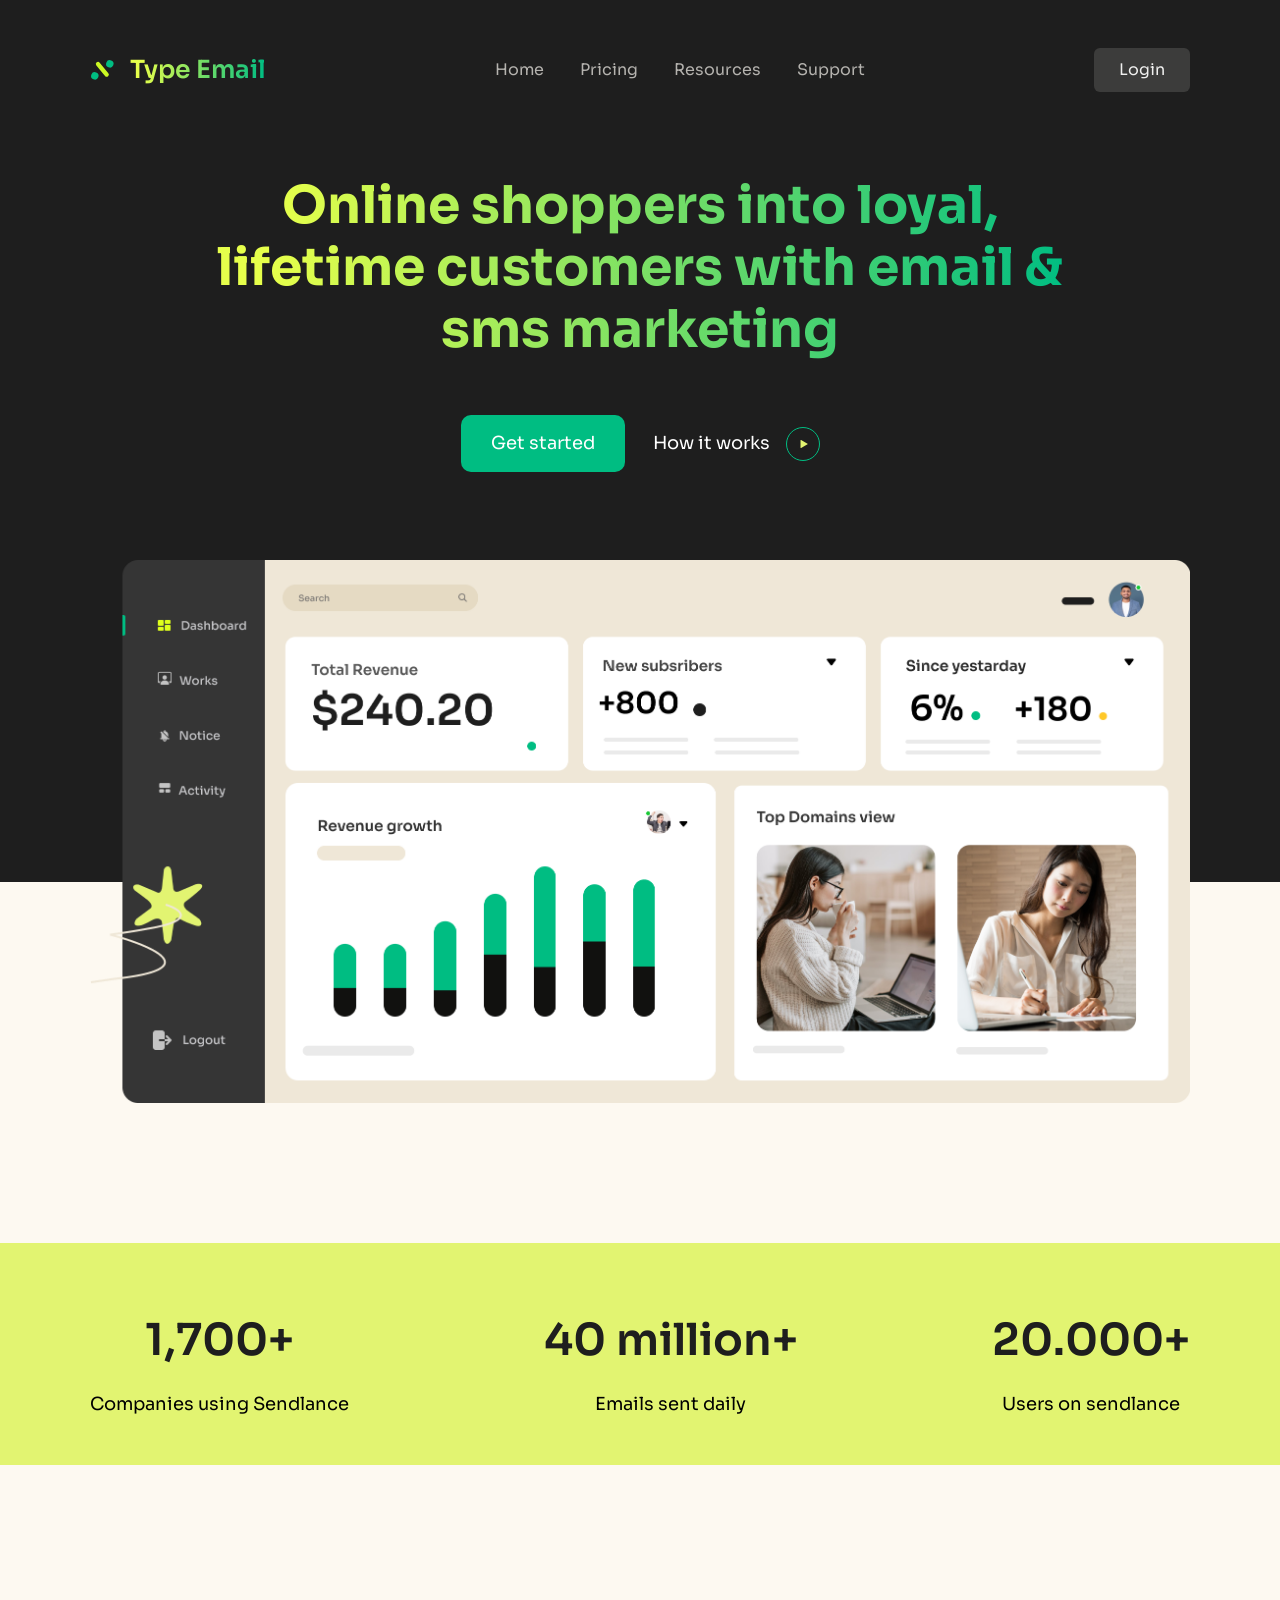
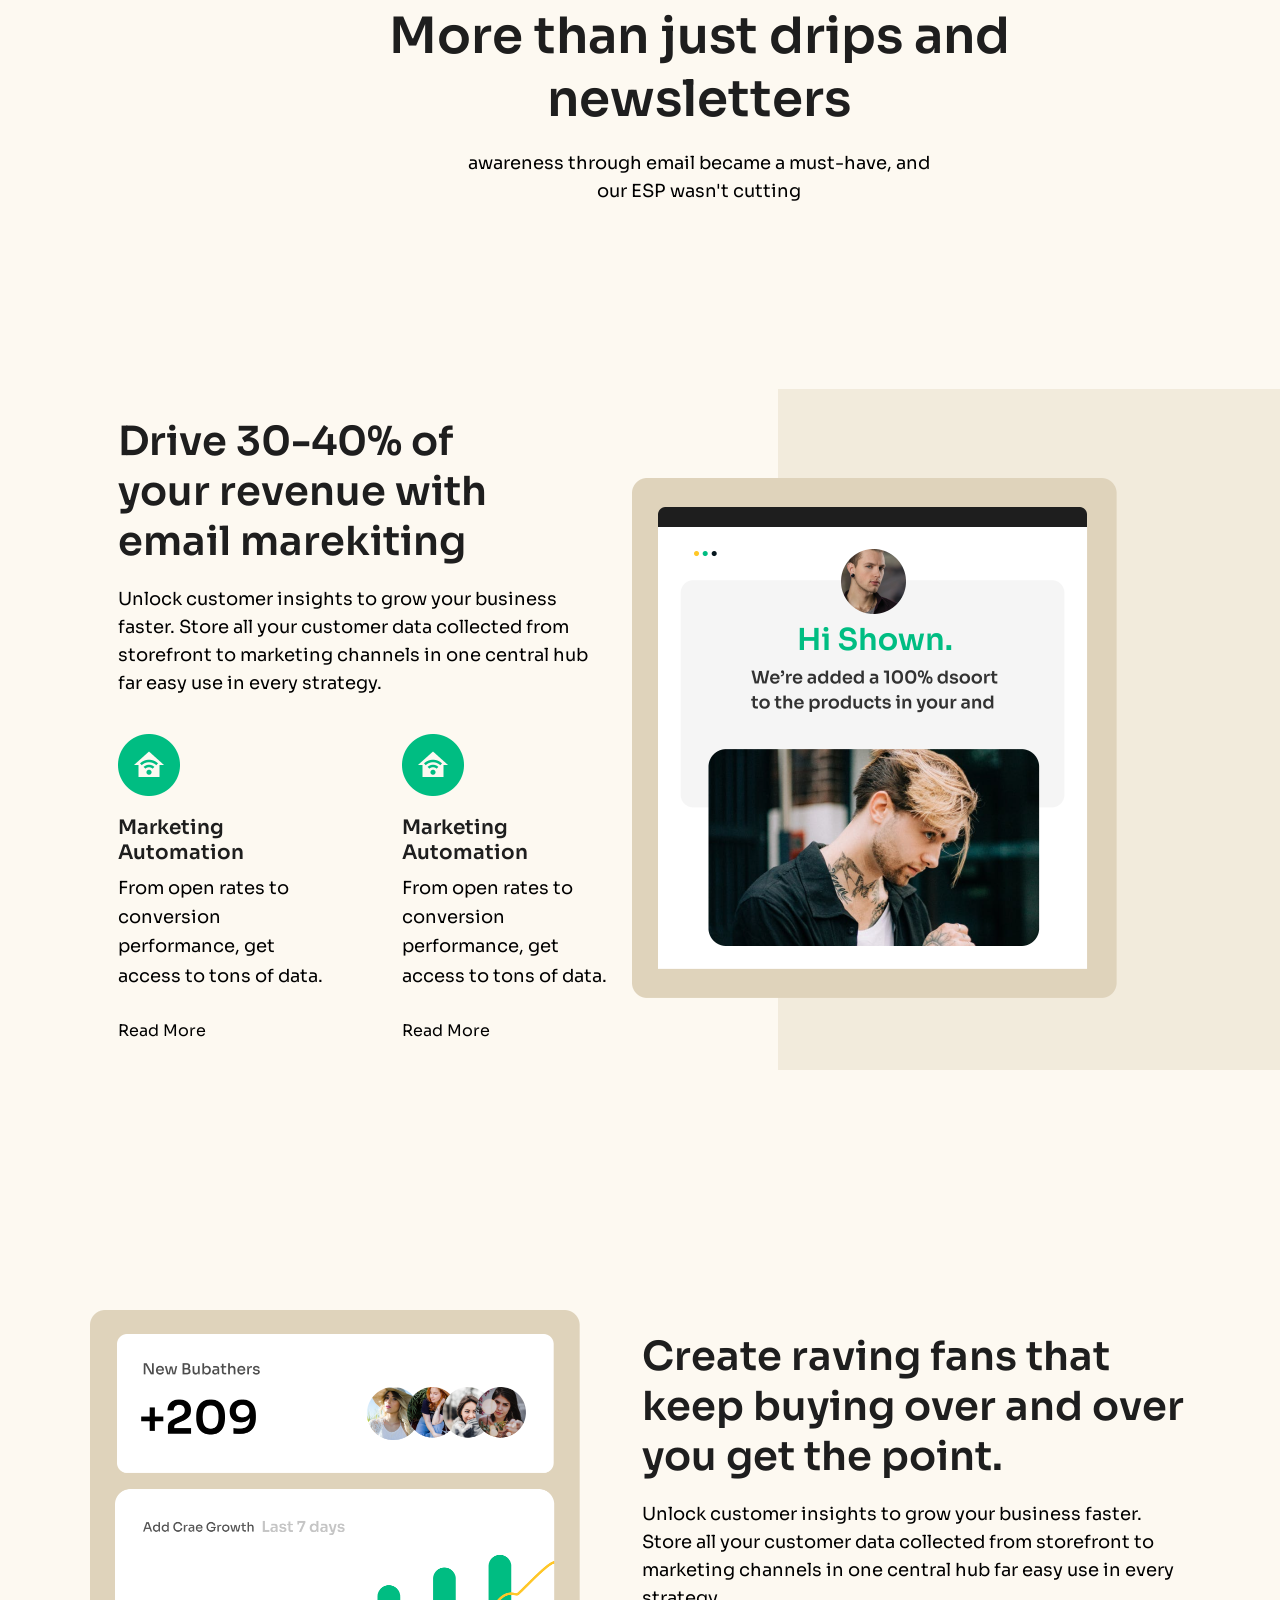
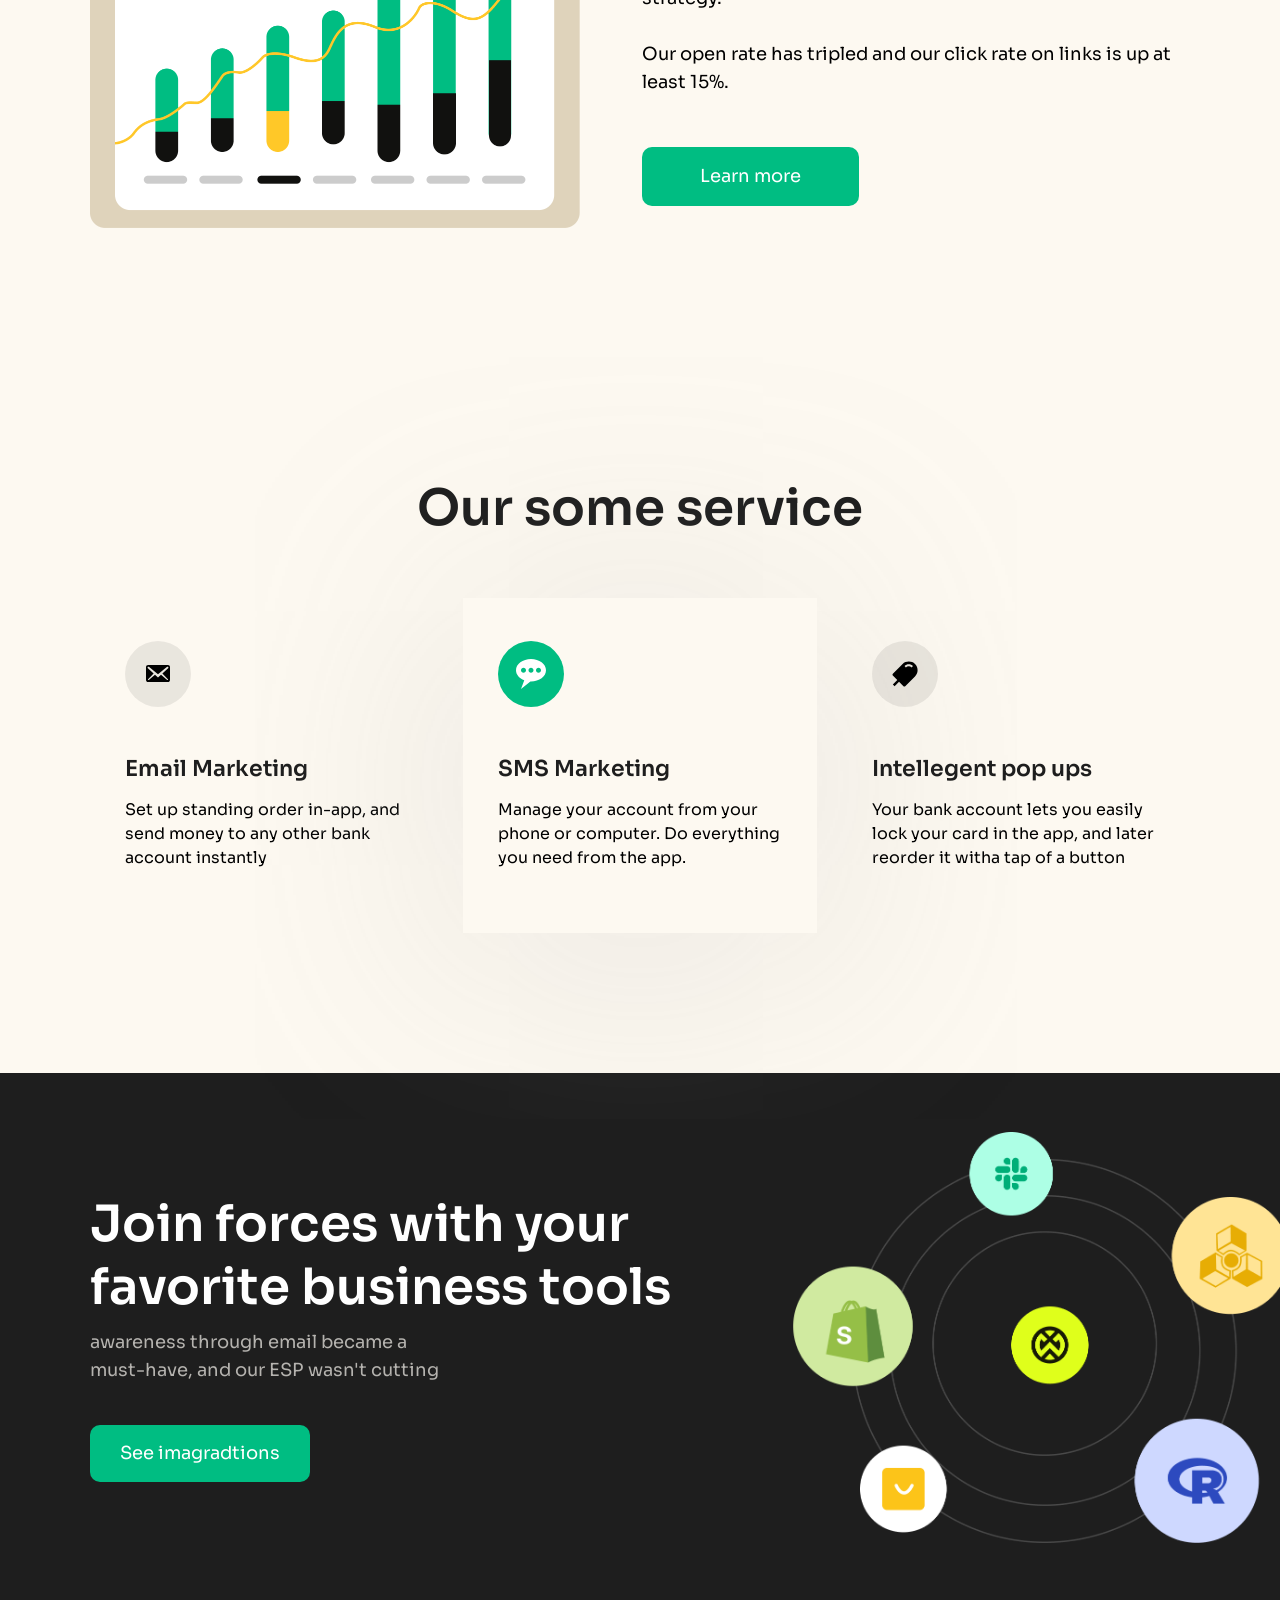
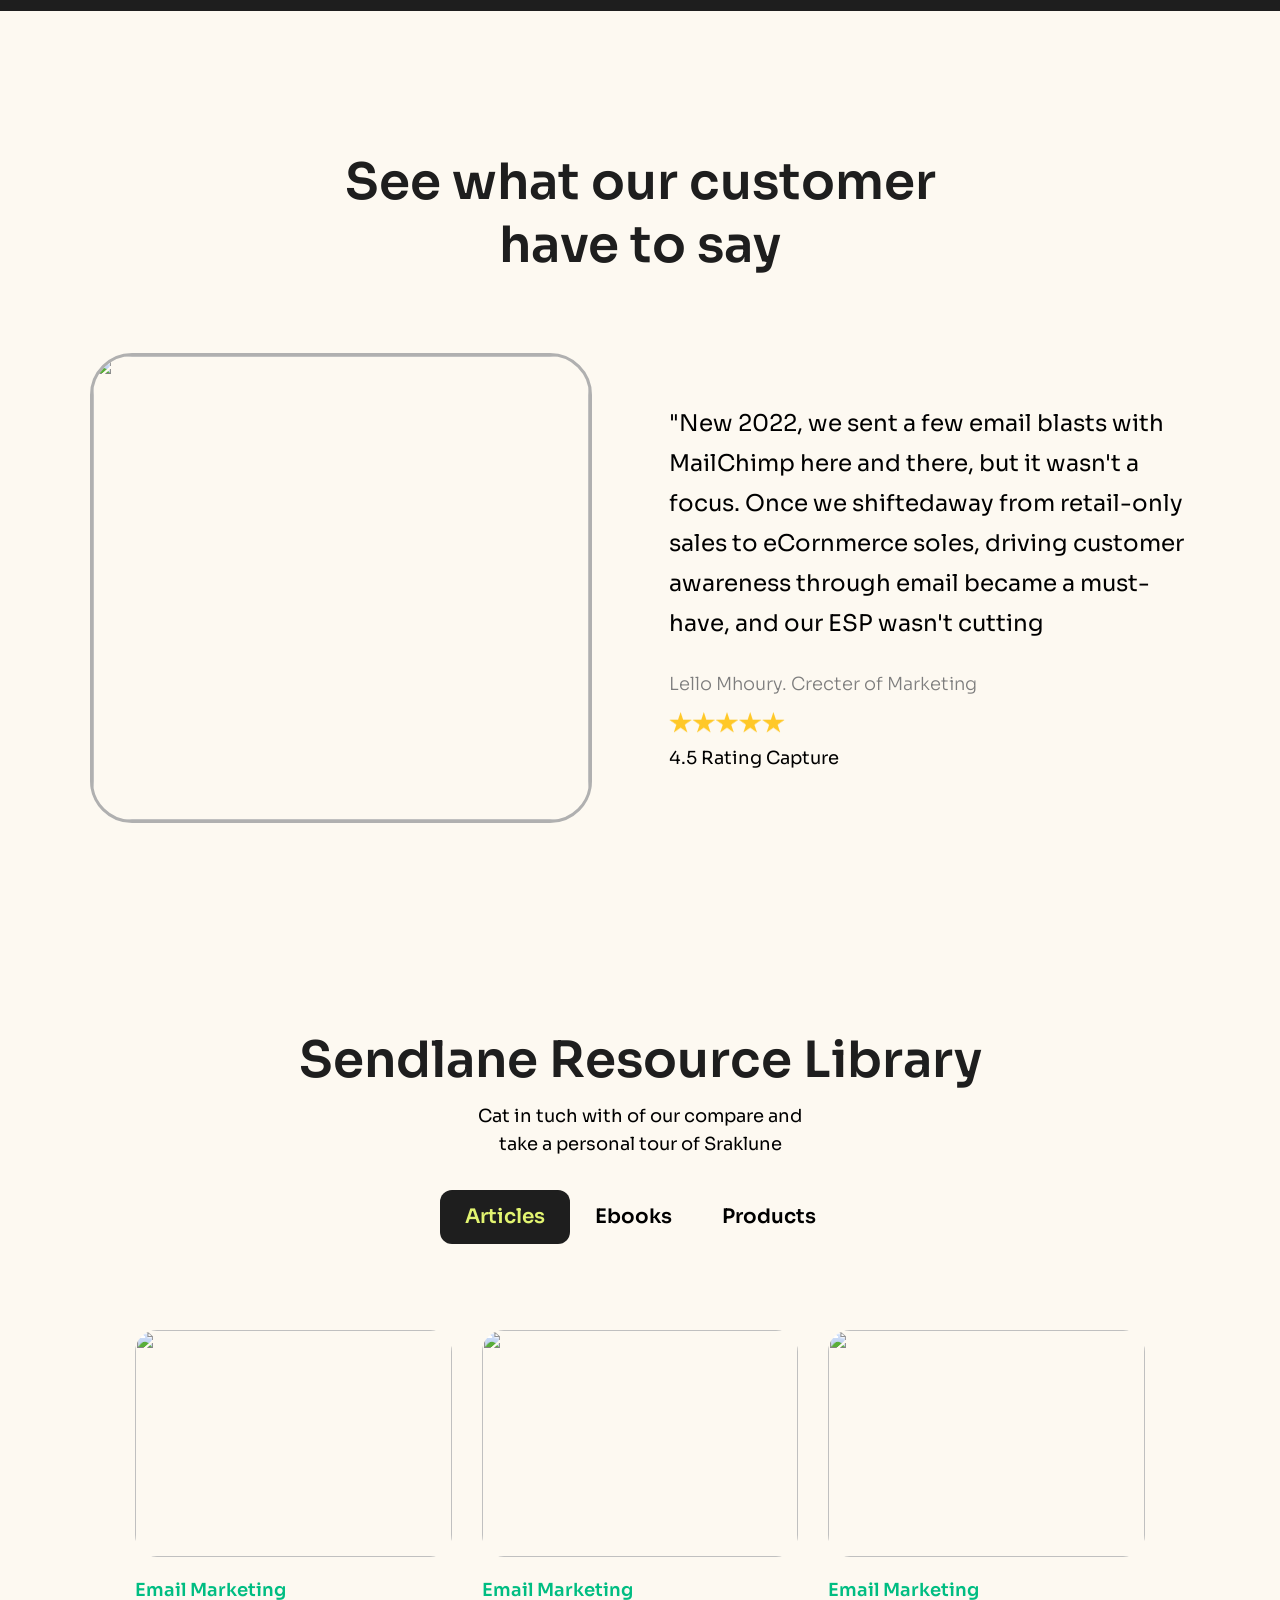
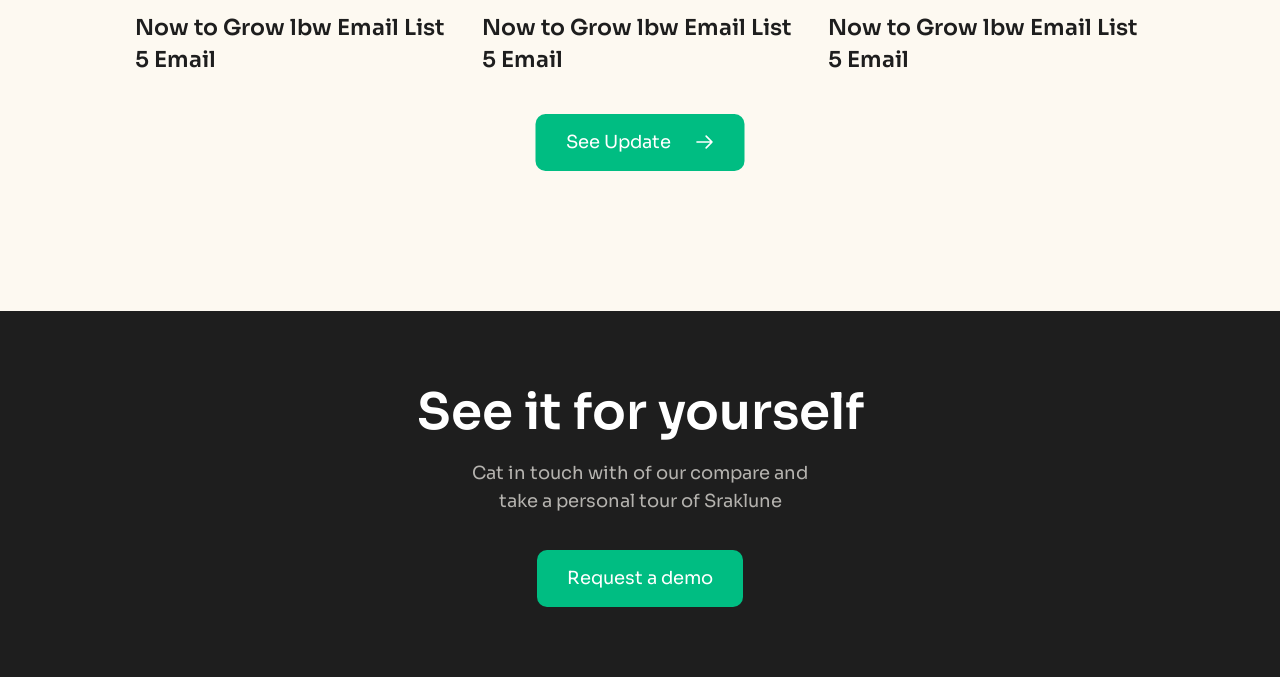
==== index2.html @ c2d42497 "tádbnasd" ====
<!DOCTYPE html>
<html lang="en">
  <head>
    <meta charset="UTF-8" />
    <meta http-equiv="X-UA-Compatible" content="IE=edge" />
    <meta name="viewport" content="width=device-width, initial-scale=1.0" />
    <title>Type Email LandingPage</title>
    <link rel="preconnect" href="https://fonts.googleapis.com" />
    <link rel="preconnect" href="https://fonts.gstatic.com" crossorigin />
    <link
      href="https://fonts.googleapis.com/css2?family=Sora:wght@300;400;600&display=swap"
      rel="stylesheet"
    />
    <link rel="stylesheet" href="./css/main.css" />
  </head>
  <body>
    <div class="wrapper">
      <header class="header">
        <div class="container">
          <div class="header-top">
            <a href="index.html" class="header-logo">
              <img src="/images/logo-icon.svg" alt="" />
              <span class="header-logo-text">Type Email</span>
            </a>
            <ul class="menu">
              <li class="menu-item">
                <a href="#" class="menu-link">Home</a>
              </li>
              <li class="menu-item">
                <a href="#" class="menu-link">Pricing</a>
              </li>
              <li class="menu-item">
                <a href="#" class="menu-link">Resources</a>
              </li>
              <li class="menu-item">
                <a href="#" class="menu-link">Support</a>
              </li>
            </ul>
            <a href="#" class="header-login">Login</a>
            <span class="menu-toggle">
              <svg
                width="13"
                height="12"
                viewBox="0 0 13 12"
                fill="none"
                xmlns="http://www.w3.org/2000/svg"
              >
                <rect width="13" height="2" fill="#82E263" />
                <rect y="5" width="13" height="2" fill="#82E263" />
                <rect y="10" width="13" height="2" fill="#82E263" />
              </svg>
            </span>
          </div>
          <div class="header-content">
            <h1 class="header-heading text-primary">
              Online shoppers into loyal, lifetime customers with email & sms
              marketing
            </h1>
            <div class="header-buttons">
              <a href="#" class="header-started button button--primary"
                >Get started</a
              >
              <a href="#" class="header-works">
                <span>How it works</span>
                <img src="/images/icon-play.svg" alt="" />
              </a>
            </div>
          </div>
          <div class="header-image">
            <img srcset="/images/img1.png 2x" alt="" />
          </div>
        </div>
      </header>
      <main>
        <section class="countdown">
          <div class="container">
            <div class="countdown-list">
              <div class="countdown-item">
                <h3 class="countdown-title">1,700+</h3>
                <p class="countdown-text">Companies using Sendlance</p>
              </div>
              <div class="countdown-item">
                <h3 class="countdown-title">40 million+</h3>
                <p class="countdown-text">Emails sent daily</p>
              </div>
              <div class="countdown-item">
                <h3 class="countdown-title">20.000+</h3>
                <p class="countdown-text">Users on sendlance</p>
              </div>
            </div>
          </div>
        </section>
        <section class="newsletter">
          <div class="container">
            <div class="newsletter-header">
              <h2 class="heading heading--big">
                More than just drips and newsletters
              </h2>
              <p class="text">
                awareness through email became a must-have, and our ESP wasn't
                cutting
              </p>
            </div>
          </div>
          <div class="newsletter-main">
            <div class="newsletter-container">
              <div class="newsletter-content">
                <h3 class="heading heading--normal newsletter-title">
                  Drive 30-40% of your revenue with email marekiting
                </h3>
                <p class="text newsletter-desc">
                  Unlock customer insights to grow your business faster. Store
                  all your customer data collected from storefront to marketing
                  channels in one central hub far easy use in every strategy.
                </p>
                <div class="newsletter-list">
                  <div class="newsletter-item">
                    <img
                      srcset="/images/icon-home.png 2x"
                      alt=""
                      class="newsletter-icon"
                    />
                    <h4 class="heading heading--small newsletter-name">
                      Marketing Automation
                    </h4>
                    <p class="text newsletter-text">
                      From open rates to conversion performance, get access to
                      tons of data.
                    </p>
                    <a href="#" class="newsletter-link">Read More</a>
                  </div>
                  <div class="newsletter-item">
                    <img
                      srcset="/images/icon-home.png 2x"
                      alt=""
                      class="newsletter-icon"
                    />
                    <h4 class="heading heading--small newsletter-name">
                      Marketing Automation
                    </h4>
                    <p class="text newsletter-text">
                      From open rates to conversion performance, get access to
                      tons of data.
                    </p>
                    <a href="#" class="newsletter-link">Read More</a>
                  </div>
                </div>
              </div>
              <div class="newsletter-image">
                <img srcset="/images/img2.png 2x" alt="" />
              </div>
            </div>
          </div>
        </section>
        <section class="feature">
          <div class="container">
            <div class="feature-main">
              <div class="feature-image">
                <img srcset="/images/img3.png 2x" alt="" />
              </div>
              <div class="feature-content">
                <h3 class="heading heading--normal feature-title">
                  Create raving fans that keep buying over and over you get the
                  point.
                </h3>
                <p class="text feature-text">
                  Unlock customer insights to grow your business faster. Store
                  all your customer data collected from storefront to marketing
                  channels in one central hub far easy use in every strategy.
                </p>
                <p class="text">
                  Our open rate has tripled and our click rate on links is up at
                  least 15%.
                </p>
                <a href="#" class="button button--primary feature-link"
                  >Learn more</a
                >
              </div>
            </div>
          </div>
        </section>
        <section class="service">
          <div class="container">
            <h2 class="heading heading--big service-heading">
              Our some service
            </h2>
            <div class="service-list">
              <div class="service-item">
                <div class="service-icon">
                  <svg
                    width="24"
                    height="17"
                    viewBox="0 0 24 17"
                    fill="none"
                    xmlns="http://www.w3.org/2000/svg"
                  >
                    <path
                      d="M24 14.875V2.125C24 0.949167 23.0547 0 21.8836 0H2.1164C0.945326 0 0 0.949167 0 2.125V14.875C0 16.0508 0.945326 17 2.1164 17H21.8836C23.0547 17 24 16.0508 24 14.875ZM22.1517 1.96917C22.6173 2.43667 22.3633 2.91833 22.1093 3.15917L16.381 8.42917L21.8836 14.1808C22.0529 14.3792 22.1658 14.6908 21.9683 14.9033C21.7848 15.13 21.3616 15.1158 21.1781 14.9742L15.0123 9.69L11.9929 12.4525L8.98765 9.69L2.82187 14.9742C2.63845 15.1158 2.21517 15.13 2.03175 14.9033C1.83422 14.6908 1.94709 14.3792 2.1164 14.1808L7.61905 8.42917L1.89065 3.15917C1.63668 2.91833 1.38272 2.43667 1.84832 1.96917C2.31393 1.50167 2.79365 1.72833 3.18871 2.06833L11.9929 9.20833L20.8113 2.06833C21.2063 1.72833 21.6861 1.50167 22.1517 1.96917Z"
                      fill="currentColor"
                    />
                  </svg>
                </div>
                <h3 class="heading heading--small service-title">
                  Email Marketing
                </h3>
                <p class="service-desc">
                  Set up standing order in-app, and send money to any other bank
                  account instantly
                </p>
              </div>
              <div class="service-item is-active">
                <div class="service-icon">
                  <svg
                    width="30"
                    height="30"
                    viewBox="0 0 30 30"
                    fill="none"
                    xmlns="http://www.w3.org/2000/svg"
                  >
                    <path
                      d="M15 0C6.71484 0 0 5.0332 0 11.25C0 15.6445 3.36914 19.4414 8.26758 21.293L4.99805 30L14.4023 22.4766C14.6016 22.4824 14.7949 22.5 15 22.5C23.2852 22.5 30 17.4668 30 11.25C30 5.0332 23.2852 0 15 0ZM7.5 13.752C6.12305 13.752 4.99805 12.6328 4.99805 11.25C4.99805 9.86719 6.11719 8.74805 7.5 8.74805C8.87695 8.74805 10.002 9.86719 10.002 11.25C10.002 12.6328 8.87695 13.752 7.5 13.752ZM15 13.752C13.623 13.752 12.498 12.6328 12.498 11.25C12.498 9.86719 13.6172 8.74805 15 8.74805C16.377 8.74805 17.502 9.86719 17.502 11.25C17.502 12.6328 16.377 13.752 15 13.752ZM22.5 13.752C21.123 13.752 19.998 12.6328 19.998 11.25C19.998 9.86719 21.1172 8.74805 22.5 8.74805C23.877 8.74805 25.002 9.86719 25.002 11.25C25.002 12.6328 23.877 13.752 22.5 13.752Z"
                      fill="currentColor"
                    />
                  </svg>
                </div>
                <h3 class="heading heading--small service-title">
                  SMS Marketing
                </h3>
                <p class="service-desc">
                  Manage your account from your phone or computer. Do everything
                  you need from the app.
                </p>
              </div>
              <div class="service-item">
                <div class="service-icon">
                  <svg
                    width="26"
                    height="26"
                    viewBox="0 0 26 26"
                    fill="none"
                    xmlns="http://www.w3.org/2000/svg"
                  >
                    <path
                      d="M23 3.00002C22.1875 2.18741 21.2228 1.54281 20.1612 1.10303C19.0995 0.663245 17.9616 0.43689 16.8125 0.43689C15.6634 0.43689 14.5255 0.663245 13.4638 1.10303C12.4022 1.54281 11.4375 2.18741 10.625 3.00002L0.849998 12.775C0.617185 13.0092 0.486507 13.326 0.486507 13.6563C0.486507 13.9865 0.617185 14.3033 0.849998 14.5375L5.275 18.9625L0.849998 23.375L2.625 25.15L7.0375 20.725L11.4625 25.15C11.6967 25.3828 12.0135 25.5135 12.3437 25.5135C12.674 25.5135 12.9908 25.3828 13.225 25.15L23 15.425C23.8201 14.6116 24.4711 13.6438 24.9153 12.5776C25.3595 11.5113 25.5882 10.3676 25.5882 9.21252C25.5882 8.05742 25.3595 6.91374 24.9153 5.84748C24.4711 4.78121 23.8201 3.81345 23 3.00002ZM19.625 6.37502C18.8506 5.63537 17.8209 5.22263 16.75 5.22263C15.6791 5.22263 14.6494 5.63537 13.875 6.37502L12.55 5.05002C13.6652 3.93863 15.1755 3.31458 16.75 3.31458C18.3245 3.31458 19.8347 3.93863 20.95 5.05002L19.625 6.37502Z"
                      fill="currentColor"
                    />
                  </svg>
                </div>
                <h3 class="heading heading--small service-title">
                  Intellegent pop ups
                </h3>
                <p class="service-desc">
                  Your bank account lets you easily lock your card in the app,
                  and later reorder it witha tap of a button
                </p>
              </div>
            </div>
          </div>
        </section>
        <section class="tools">
          <div class="container">
            <div class="tools-main">
              <div class="tools-content">
                <h2 class="heading heading--big tools-heading">
                  Join forces with your favorite business tools
                </h2>
                <p class="text tools-text">
                  awareness through email became a must-have, and our ESP wasn't
                  cutting
                </p>
                <a href="#" class="button button--primary tools-button"
                  >See imagradtions</a
                >
              </div>
              <div class="tools-image">
                <img srcset="/images/img4.png 2x" alt="" />
              </div>
            </div>
          </div>
        </section>
        <section class="testimonial">
          <div class="container">
            <h2 class="heading heading--big testimonial-heading">
              See what our customer have to say
            </h2>
            <div class="testimonial-main">
              <div class="testimonial-image">
                <img
                  src="https://images.unsplash.com/photo-1616763355548-1b606f439f86?ixlib=rb-1.2.1&ixid=MnwxMjA3fDB8MHxwaG90by1wYWdlfHx8fGVufDB8fHx8&auto=format&fit=crop&w=1470&q=80"
                  alt=""
                />
              </div>
              <div class="testimonial-content">
                <div class="testimonial-text">
                  "New 2022, we sent a few email blasts with MailChimp here and
                  there, but it wasn't a focus. Once we shiftedaway from
                  retail-only sales to eCornmerce soles, driving customer
                  awareness through email became a must-have, and our ESP wasn't
                  cutting
                </div>
                <h4 class="testimonial-author">
                  Lello Mhoury. Crecter of Marketing
                </h4>
                <img
                  srcset="/images/img-star.png 2x"
                  alt=""
                  class="testimonal-star"
                />
                <p class="testimonial-rating">4.5 Rating Capture</p>
              </div>
            </div>
          </div>
        </section>
        <section class="library">
          <div class="container">
            <div class="library-header">
              <h2 class="heading heading--big">Sendlane Resource Library</h2>
              <p class="text">
                Cat in tuch with of our compare and take a personal tour of
                Sraklune
              </p>
            </div>
            <div class="library-tabs">
              <div class="library-tab is-active">Articles</div>
              <div class="library-tab">Ebooks</div>
              <div class="library-tab">Products</div>
            </div>
            <div class="library-list">
              <div class="library-item">
                <a href="#" class="library-image">
                  <img
                    src="https://images.unsplash.com/photo-1570993492881-25240ce854f4?ixlib=rb-1.2.1&ixid=MnwxMjA3fDB8MHxwaG90by1wYWdlfHx8fGVufDB8fHx8&auto=format&fit=crop&w=1445&q=80"
                    alt=""
                  />
                </a>
                <a href="#" class="library-category">Email Marketing</a>
                <h3>
                  <a href="#" class="library-title heading heading--small">
                    Now to Grow lbw Email List 5 Email
                  </a>
                </h3>
              </div>
              <div class="library-item">
                <a href="#" class="library-image">
                  <img
                    src="https://images.unsplash.com/photo-1570993492881-25240ce854f4?ixlib=rb-1.2.1&ixid=MnwxMjA3fDB8MHxwaG90by1wYWdlfHx8fGVufDB8fHx8&auto=format&fit=crop&w=1445&q=80"
                    alt=""
                  />
                </a>
                <a href="#" class="library-category">Email Marketing</a>
                <h3>
                  <a href="#" class="library-title heading heading--small">
                    Now to Grow lbw Email List 5 Email
                  </a>
                </h3>
              </div>
              <div class="library-item">
                <a href="#" class="library-image">
                  <img
                    src="https://images.unsplash.com/photo-1570993492881-25240ce854f4?ixlib=rb-1.2.1&ixid=MnwxMjA3fDB8MHxwaG90by1wYWdlfHx8fGVufDB8fHx8&auto=format&fit=crop&w=1445&q=80"
                    alt=""
                  />
                </a>
                <a href="#" class="library-category">Email Marketing</a>
                <h3>
                  <a href="#" class="library-title heading heading--small">
                    Now to Grow lbw Email List 5 Email
                  </a>
                </h3>
              </div>
            </div>
            <a href="#" class="button button--primary library-more">
              <span>See Update</span>
              <span class="icon">
                <svg
                  xmlns="http://www.w3.org/2000/svg"
                  fill="none"
                  viewBox="0 0 24 24"
                  stroke="currentColor"
                  stroke-width="2"
                  style="max-height: 24px"
                >
                  <path
                    stroke-linecap="round"
                    stroke-linejoin="round"
                    d="M14 5l7 7m0 0l-7 7m7-7H3"
                  />
                </svg>
              </span>
            </a>
          </div>
        </section>
      </main>
      <footer class="footer">
        <div class="container">
          <div class="footer-header">
            <h2 class="heading heading--big">See it for yourself</h2>
            <p class="text">
              Cat in touch with of our compare and take a personal tour of
              Sraklune
            </p>
            <a href="#" class="button button--primary footer-button">
              Request a demo
            </a>
          </div>
        </div>
      </footer>
    </div>
    <script src="./app.js"></script>
  </body>
</html>
---- css/main.css ----
*,
*::before,
*::after {
  box-sizing: border-box;
}

* {
  margin: 0;
}

html,
body {
  height: 100%;
}

body {
  line-height: 1.5;
}

img,
picture,
video,
canvas,
svg {
  display: block;
  max-width: 100%;
}

input,
button,
textarea,
select {
  font: inherit;
  outline: none;
  border: none;
}

p,
h1,
h2,
h3,
h4,
h5,
h6 {
  overflow-wrap: break-word;
}

:root {
  --primary-font: "Sora", sans-serif;
  --body-bg: #fdf9f1;
  --gray1e: #1e1e1e;
  --grayb5: #b5b3af;
  --gray7d: #7d7d7d;
  --white: #fff;
  --body-size: 1440px;
  --container: 1100px;
  --gap: 15px;
  --primary-color: #00bd82;
  --primary-yellow: #e2f471;
}

body {
  background-color: var(--body-bg);
  font-family: var(--primary-font);
  font-weight: 400;
}

.wrapper {
  max-width: var(--body-size);
  margin: 0 auto;
}

.container {
  max-width: calc(var(--container) + var(--gap) * 2);
  padding: 0 var(--gap);
  margin: 0 auto;
}

.text-primary {
  background: linear-gradient(93.52deg, #e6ff4b 8.71%, #00bd82 98.16%);
  color: transparent;
  background-clip: text;
  -webkit-background-clip: text;
}

.button {
  display: inline-block;
  color: white;
  border-radius: 10px;
  line-height: 1.5;
  cursor: pointer;
  border: 0;
  outline: none;
  padding: 15px 30px;
  font-size: 18px;
}
.button--primary {
  background-color: var(--primary-color);
}
@media screen and (max-width: 1023px) {
  .button {
    font-size: 14px;
    padding: 10px 20px;
  }
}

.heading {
  font-weight: 600;
  color: var(--gray1e);
}
.heading--big {
  font-size: 50px;
  line-height: calc(63 / 50);
}
.heading--normal {
  font-size: 40px;
  line-height: calc(50 / 40);
}
.heading--small {
  font-size: 22px;
  line-height: calc(32 / 22);
}
@media screen and (max-width: 1023px) {
  .heading--big {
    font-size: 30px;
  }
  .heading--normal {
    font-size: 24px;
  }
  .heading--small {
    font-size: 20px;
  }
}

.text {
  font-size: 18px;
  line-height: calc(28 / 18);
}
@media screen and (max-width: 1023px) {
  .text {
    font-size: 14px;
  }
}

a {
  text-decoration: none;
  color: inherit;
}

.header {
  background-image: linear-gradient(to bottom, var(--gray1e) 80%, var(--body-bg) 80%);
  margin-bottom: 140px;
}
.header-top {
  display: flex;
  justify-content: space-between;
  align-items: center;
  padding: 48px 0 83px;
}
.header-logo {
  display: flex;
  align-items: center;
  gap: 0 15px;
  font-size: 25px;
  font-weight: 600;
}
.header-logo-text {
  background: linear-gradient(93.52deg, #e6ff4b 8.71%, #00bd82 98.16%);
  color: transparent;
  background-clip: text;
  -webkit-background-clip: text;
  display: inline-block;
}
.header-login {
  display: inline-block;
  color: white;
  padding: 9px 25px;
  border-radius: 6px;
  line-height: 1.625;
  position: relative;
}
.header-login:before {
  content: "";
  position: absolute;
  inset: 0;
  border-radius: inherit;
  background-color: var(--grayb5);
  opacity: 0.2;
}
.header-content {
  max-width: 873px;
  margin: 0 auto;
  text-align: center;
}
.header-heading {
  font-size: 52px;
  line-height: calc(62 / 52);
  margin-bottom: 54px;
}
.header-buttons {
  display: flex;
  align-items: center;
  justify-content: center;
  gap: 0 28px;
  margin-bottom: 88px;
}
.header-works {
  display: flex;
  align-items: center;
  gap: 0 16px;
  color: white;
  font-size: 18px;
}
@media screen and (max-width: 1023px) {
  .header {
    margin-bottom: 60px;
  }
  .header-top {
    justify-content: flex-start;
  }
  .header-logo {
    font-size: 20px;
  }
  .header-top {
    padding: 25px 0 55px;
  }
  .header-heading {
    font-size: 30px;
    line-height: 1.5;
    margin-bottom: 35px;
  }
  .header-login {
    font-size: 12px;
    margin-left: auto;
    margin-right: 40px;
  }
  .header-buttons {
    gap: 0 20px;
    margin-bottom: 64px;
  }
  .header-works span {
    display: none;
  }
}

.menu {
  display: flex;
  align-items: center;
  gap: 0 36px;
  list-style: none;
  padding: 0;
}
.menu-toggle {
  display: none;
}
.menu-toggle * {
  pointer-events: none;
}
.menu-link {
  color: var(--grayb5);
  position: relative;
  display: inline-block;
  transition: color 0.25s ease-out;
}
.menu-link:before {
  content: "";
  height: 2px;
  width: 0;
  background-image: linear-gradient(to right bottom, var(--primary-color), var(--primary-yellow));
  position: absolute;
  bottom: -2px;
  left: 0;
  transition: width 0.25s ease-in;
}
.menu-link:hover {
  color: var(--white);
}
.menu-link:hover:before {
  width: 100%;
}
@media screen and (max-width: 1023px) {
  .menu {
    position: fixed;
    right: 0;
    top: 0;
    bottom: 0;
    width: 300px;
    background-color: var(--gray1e);
    z-index: 9;
    flex-direction: column;
    align-items: stretch;
    transform: translate(150%, 0);
    transition: transform 0.25s ease-in;
  }
  .menu.is-show {
    transform: none;
  }
  .menu-item {
    margin-bottom: 15px;
  }
  .menu-link {
    display: block;
    padding: 15px;
  }
  .menu-link:before {
    display: none;
  }
  .menu-toggle {
    display: inline-block;
  }
}

.countdown {
  background-color: var(--primary-yellow);
  padding: 70px 0 47px;
}
.countdown-list {
  display: flex;
  justify-content: space-between;
  align-items: flex-start;
  gap: 20px;
  text-align: center;
}
.countdown-title {
  color: var(--gray1e);
  font-weight: 600;
  font-size: 44px;
  margin-bottom: 22px;
  line-height: calc(55 / 44);
}
.countdown-text {
  font-size: 18px;
  line-height: calc(28 / 18);
}
@media screen and (max-width: 1023px) {
  .countdown {
    padding: 60px 0;
  }
  .countdown-list {
    flex-direction: column;
    row-gap: 64px;
    align-items: center;
  }
}

.newsletter {
  padding: 140px 0 66px 9.236%;
}
.newsletter-header {
  text-align: center;
  margin-bottom: 95px;
}
.newsletter-header .heading--big {
  max-width: 629px;
  margin: 0 auto 18px;
}
.newsletter-header .text {
  max-width: 475px;
  margin: 0 auto;
}
.newsletter-main {
  padding: 89px 0 72px;
}
.newsletter-container {
  display: flex;
  justify-content: space-between;
  align-items: center;
  gap: 20px;
  width: 100%;
}
.newsletter-content {
  flex: 1;
  max-width: 555px;
}
.newsletter-title {
  margin-bottom: 18px;
  max-width: 378px;
}
.newsletter-desc {
  margin-bottom: 37px;
  max-width: 508px;
}
.newsletter-list {
  display: flex;
  justify-content: space-between;
  align-items: flex-start;
  gap: 74px;
}
.newsletter-icon {
  margin-bottom: 19px;
}
.newsletter-name {
  font-size: 20px;
  font-weight: 600;
  line-height: calc(25 / 20);
  margin-bottom: 9px;
}
.newsletter-text {
  margin-bottom: 28px;
  line-height: calc(26 / 16);
}
.newsletter-link {
  text-underline-offset: 2px;
}
.newsletter-link:hover {
  text-decoration: underline;
  text-decoration-color: var(--primary-color);
}
.newsletter-image {
  flex-shrink: 0;
}
@media screen and (max-width: 1023px) {
  .newsletter {
    padding: 60px 20px;
  }
  .newsletter-main {
    padding: 0;
  }
  .newsletter-header {
    margin-bottom: 60px;
  }
  .newsletter-container {
    flex-direction: column-reverse;
  }
  .newsletter-image {
    margin-bottom: 45px;
  }
  .newsletter-desc {
    margin-bottom: 65px;
  }
  .newsletter-list {
    flex-direction: column;
  }
}

.feature {
  padding: 102px 0 83px;
}
.feature-main {
  display: flex;
  justify-content: space-between;
  align-items: center;
  gap: 20px;
}
.feature-image {
  flex-shrink: 0;
}
.feature-content {
  width: 100%;
  flex: 1;
  max-width: 548px;
}
.feature-title {
  margin-bottom: 18px;
}
.feature-text {
  margin-bottom: 28px;
}
.feature-link {
  margin-top: 51px;
  padding: 16px 58px;
}
@media screen and (max-width: 1023px) {
  .feature {
    padding: 0;
  }
  .feature-main {
    flex-direction: column;
    gap: 64px 0;
  }
}

.service {
  padding: 166px 0 140px;
}
.service-heading {
  text-align: center;
  margin-bottom: 58px;
}
.service-list {
  display: grid;
  grid-template-columns: repeat(3, minmax(0, 1fr));
  gap: 20px;
}
.service-item {
  padding: 43px 35px 63px;
  background-color: transparent;
  transition: all 0.2s linear;
}
.service-item.is-active, .service-item:hover {
  background-color: var(--body-bg);
  box-shadow: 0px 16px 250px 10px rgba(155, 155, 155, 0.25);
}
.service-item.is-active .service-icon, .service-item:hover .service-icon {
  background-color: var(--primary-color);
  color: white;
}
.service-icon {
  width: 66px;
  height: 66px;
  border-radius: 100rem;
  display: flex;
  justify-content: center;
  align-items: center;
  margin-bottom: 46px;
  background-color: rgba(0, 0, 0, 0.08);
  transition: all 0.2s linear;
}
.service-title {
  margin-bottom: 13px;
}
@media screen and (max-width: 1023px) {
  .service {
    padding: 60px 0;
  }
  .service-heading {
    margin-bottom: 35px;
  }
  .service-list {
    grid-template-columns: 100%;
    gap: 22px 0;
  }
  .service-item {
    padding: 43px 63px 63px 35px;
  }
}

.tools {
  padding: 59px 0 68px;
  background-color: var(--gray1e);
}
.tools-main {
  display: flex;
  justify-content: space-between;
  align-items: center;
  gap: 20px;
}
.tools-image {
  transform: translateX(20%);
}
.tools-content {
  width: 100%;
  max-width: 584px;
  color: var(--grayb5);
}
.tools-heading {
  color: white;
  margin-bottom: 9px;
}
.tools-text {
  max-width: 362px;
  margin-bottom: 41px;
}
@media screen and (max-width: 1023px) {
  .tools {
    padding: 60px 0;
  }
  .tools-main {
    flex-direction: column;
    gap: 40px 0;
  }
  .tools-image {
    margin: 0 auto;
    transform: none;
  }
}

.testimonial {
  padding: 140px 0 52px;
}
.testimonial-heading {
  text-align: center;
  margin: 0 auto 76px;
  max-width: 596px;
}
.testimonial-main {
  display: flex;
  justify-content: space-between;
  align-items: center;
  gap: 0 77px;
}
.testimonial-image {
  height: 470px;
  width: 100%;
  max-width: 502px;
}
.testimonial-image img {
  width: 100%;
  height: 100%;
  object-fit: cover;
  border: 3px solid #b0b0b0;
  border-radius: 42px;
}
.testimonial-content {
  flex: 1;
}
.testimonial-text {
  font-size: 23px;
  line-height: calc(40 / 23);
  margin-bottom: 27px;
}
.testimonial-author {
  color: var(--gray7d);
  font-size: 18px;
  margin-bottom: 14px;
  font-weight: 300;
}
.testimonial-rating {
  font-size: 18px;
  margin-top: 10px;
}
@media screen and (max-width: 1023px) {
  .testimonial {
    padding: 60px 0;
  }
  .testimonial-heading {
    margin-bottom: 40px;
  }
  .testimonial-main {
    flex-direction: column;
    gap: 40px 0;
  }
  .testimonial-image {
    height: auto;
  }
  .testimonial-text {
    font-size: 16px;
  }
}

.library {
  padding: 154px 0 140px;
}
.library-header {
  text-align: center;
  margin-bottom: 32px;
}
.library-header .text {
  max-width: 327px;
  margin: 10px auto 0;
}
.library-tabs {
  display: flex;
  justify-content: center;
  align-items: center;
  margin-bottom: 86px;
}
.library-tab {
  cursor: pointer;
  font-size: 20px;
  font-weight: 600;
  padding: 12px 25px;
  border-radius: 12px;
  transition: all 0.2s linear;
}
.library-tab.is-active {
  color: var(--primary-yellow);
  background-color: var(--gray1e);
}
.library-list {
  display: grid;
  grid-template-columns: repeat(3, minmax(0, 1fr));
  grid-gap: 30px;
  max-width: 1010px;
  margin: 0 auto 38px;
}
.library-image {
  display: block;
  height: 227px;
  margin-bottom: 20px;
}
.library-image img {
  width: 100%;
  height: 100%;
  object-fit: cover;
  border-radius: 22px;
}
.library-category {
  font-size: 18px;
  font-weight: 600;
  display: inline-block;
  color: var(--primary-color);
  margin-bottom: 8px;
}
.library-more {
  display: inline-flex;
  align-items: center;
  justify-content: center;
  gap: 0 24px;
  margin: 0 auto;
  white-space: nowrap;
  position: relative;
  left: 50%;
  transform: translateX(-50%);
}
.library-more .icon {
  width: 20px;
}
@media screen and (max-width: 1023px) {
  .library {
    padding: 60px 0;
  }
  .library-tabs {
    margin-bottom: 40px;
  }
  .library-tab {
    font-size: 14px;
  }
  .library-list {
    grid-template-columns: 100%;
  }
}

.footer {
  padding: 70px 0;
  background-color: var(--gray1e);
}
.footer-header {
  text-align: center;
}
.footer-header .heading--big {
  margin-bottom: 15px;
  color: white;
}
.footer-header .text {
  max-width: 339px;
  margin: 0 auto 35px;
  color: var(--grayb5);
}

/*# sourceMappingURL=main.css.map */
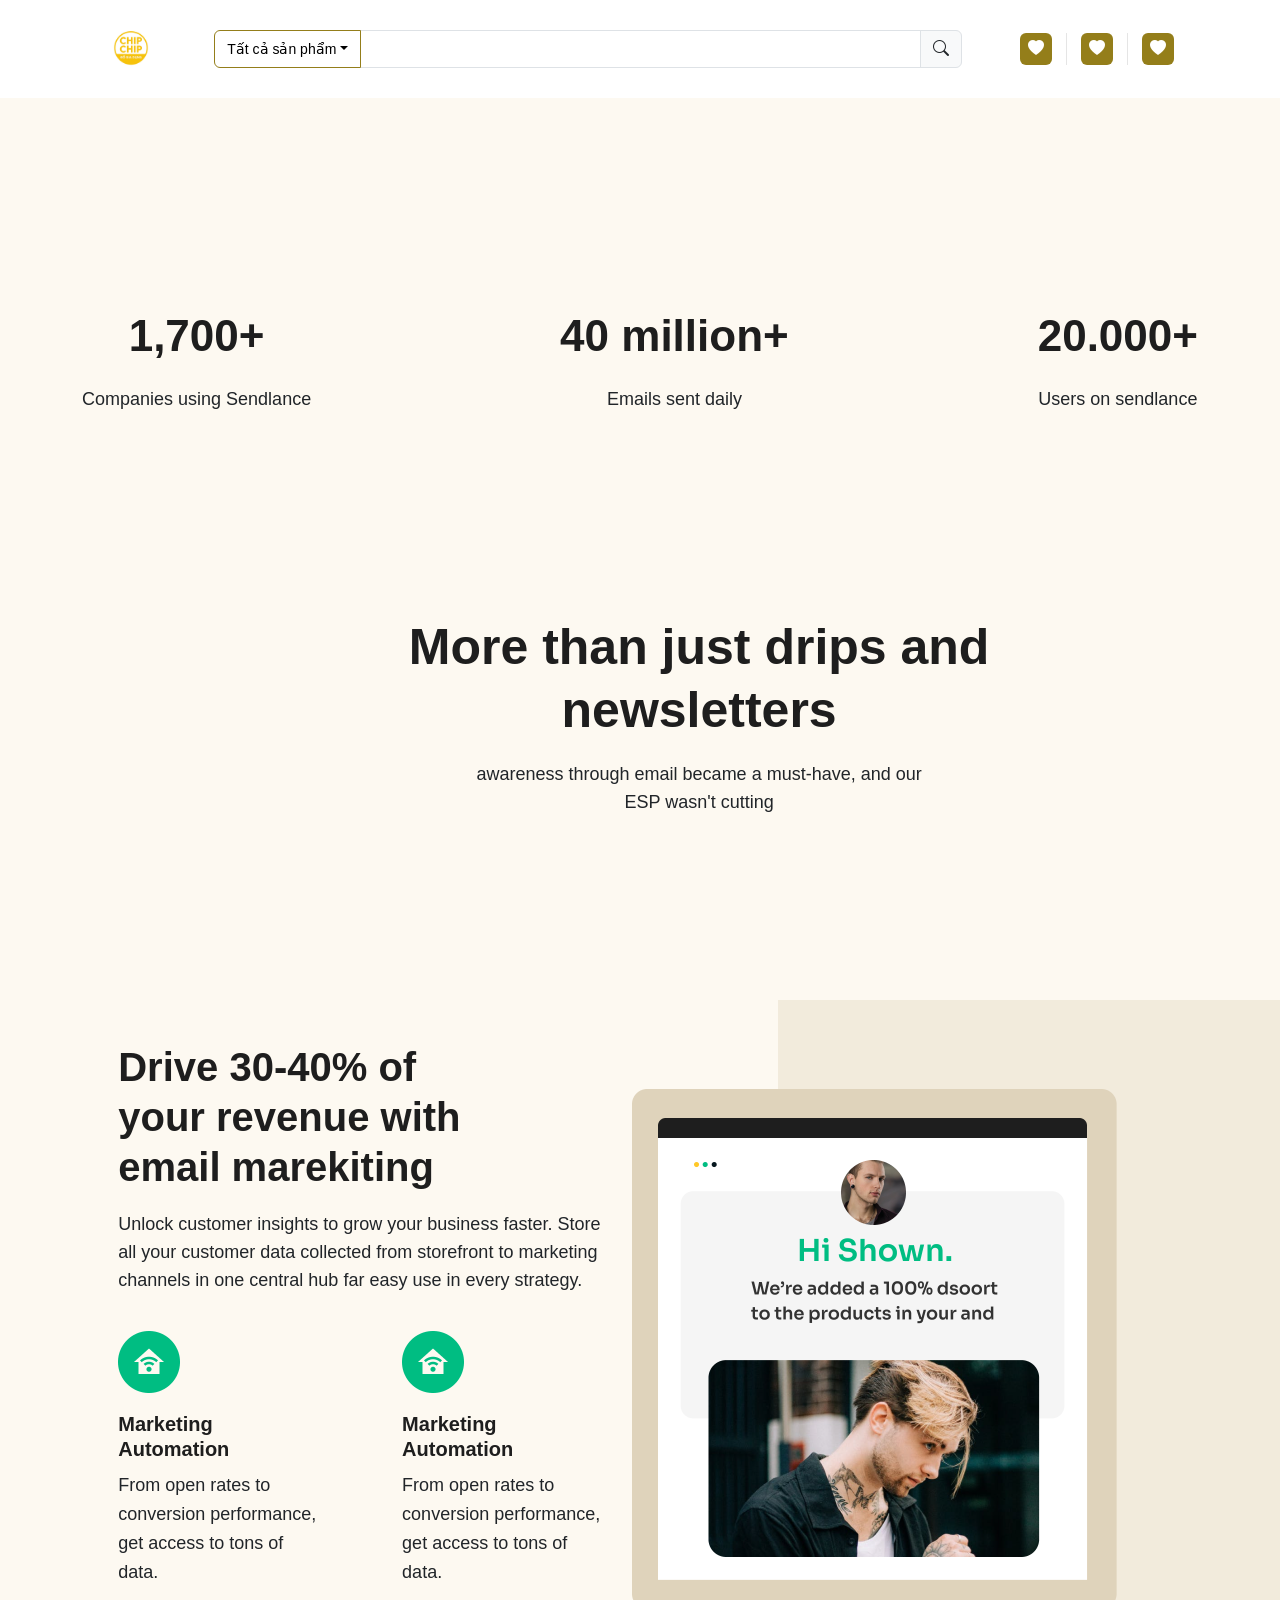
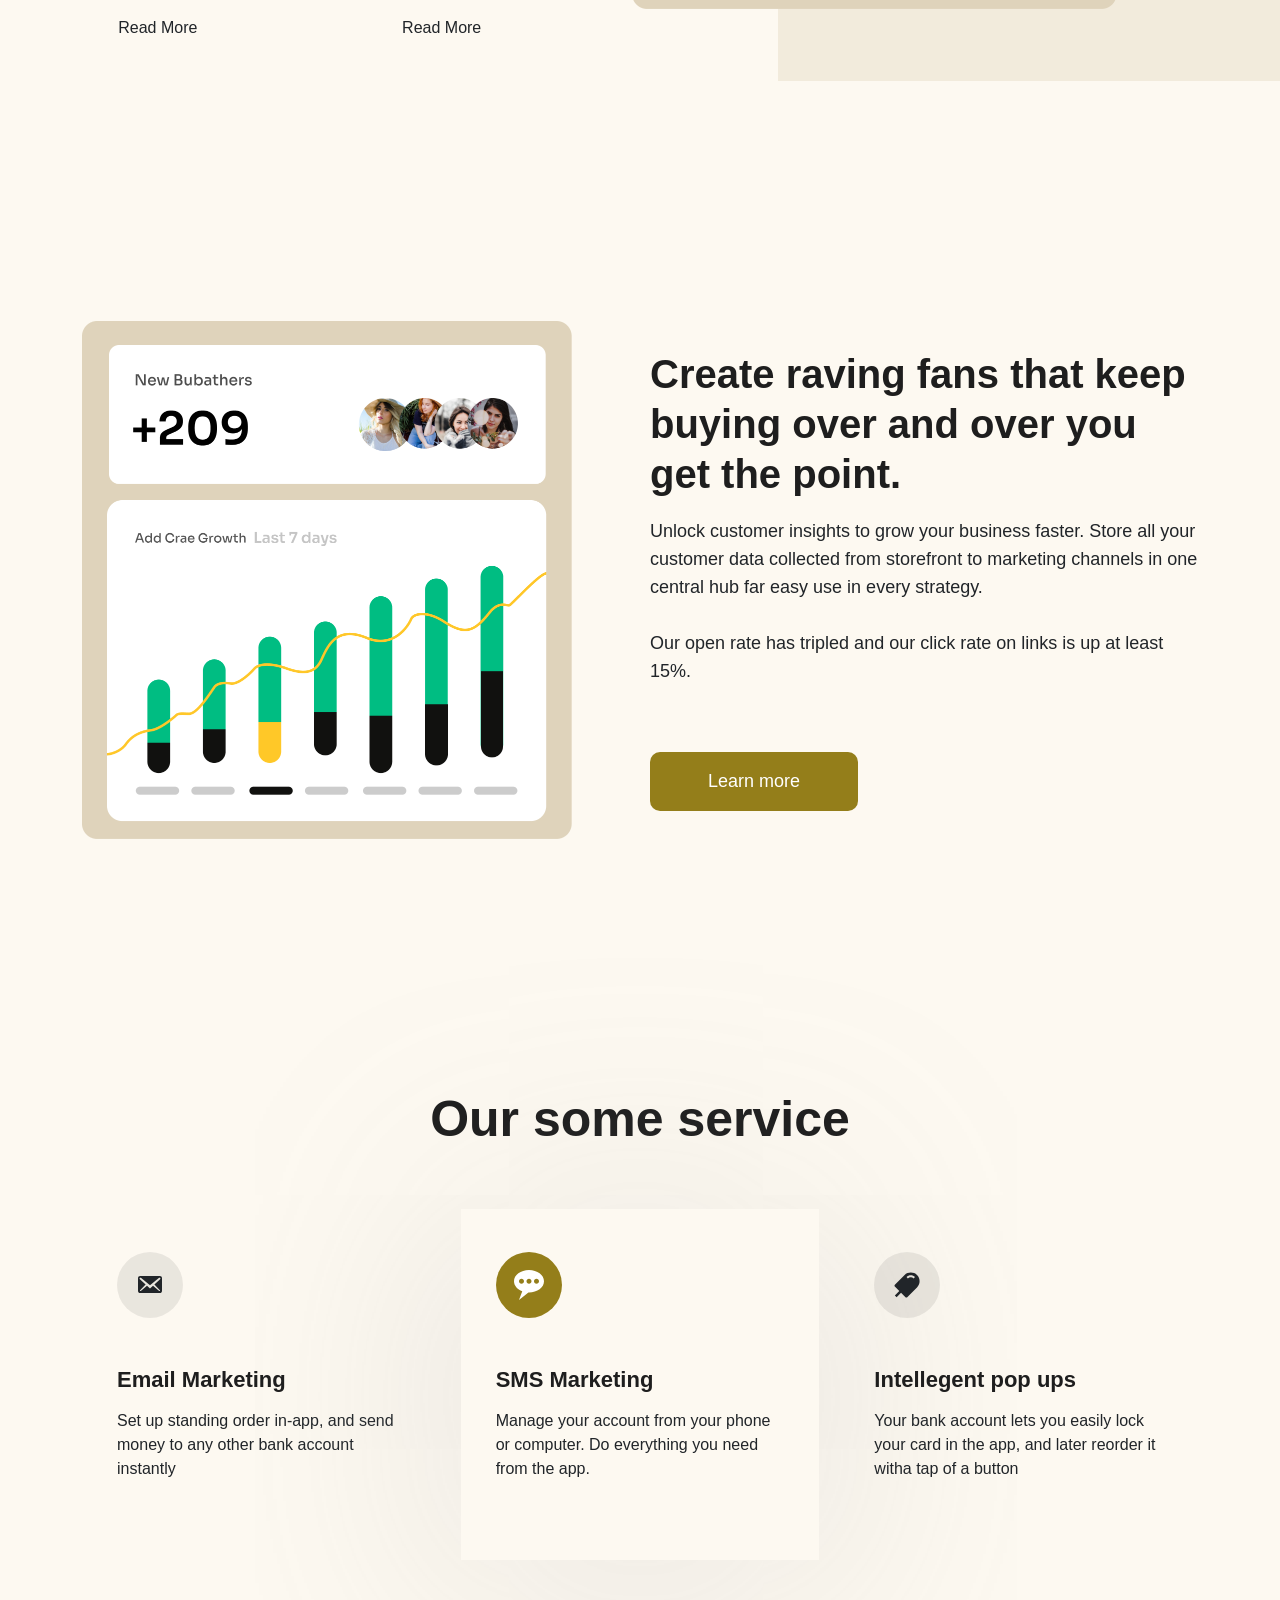
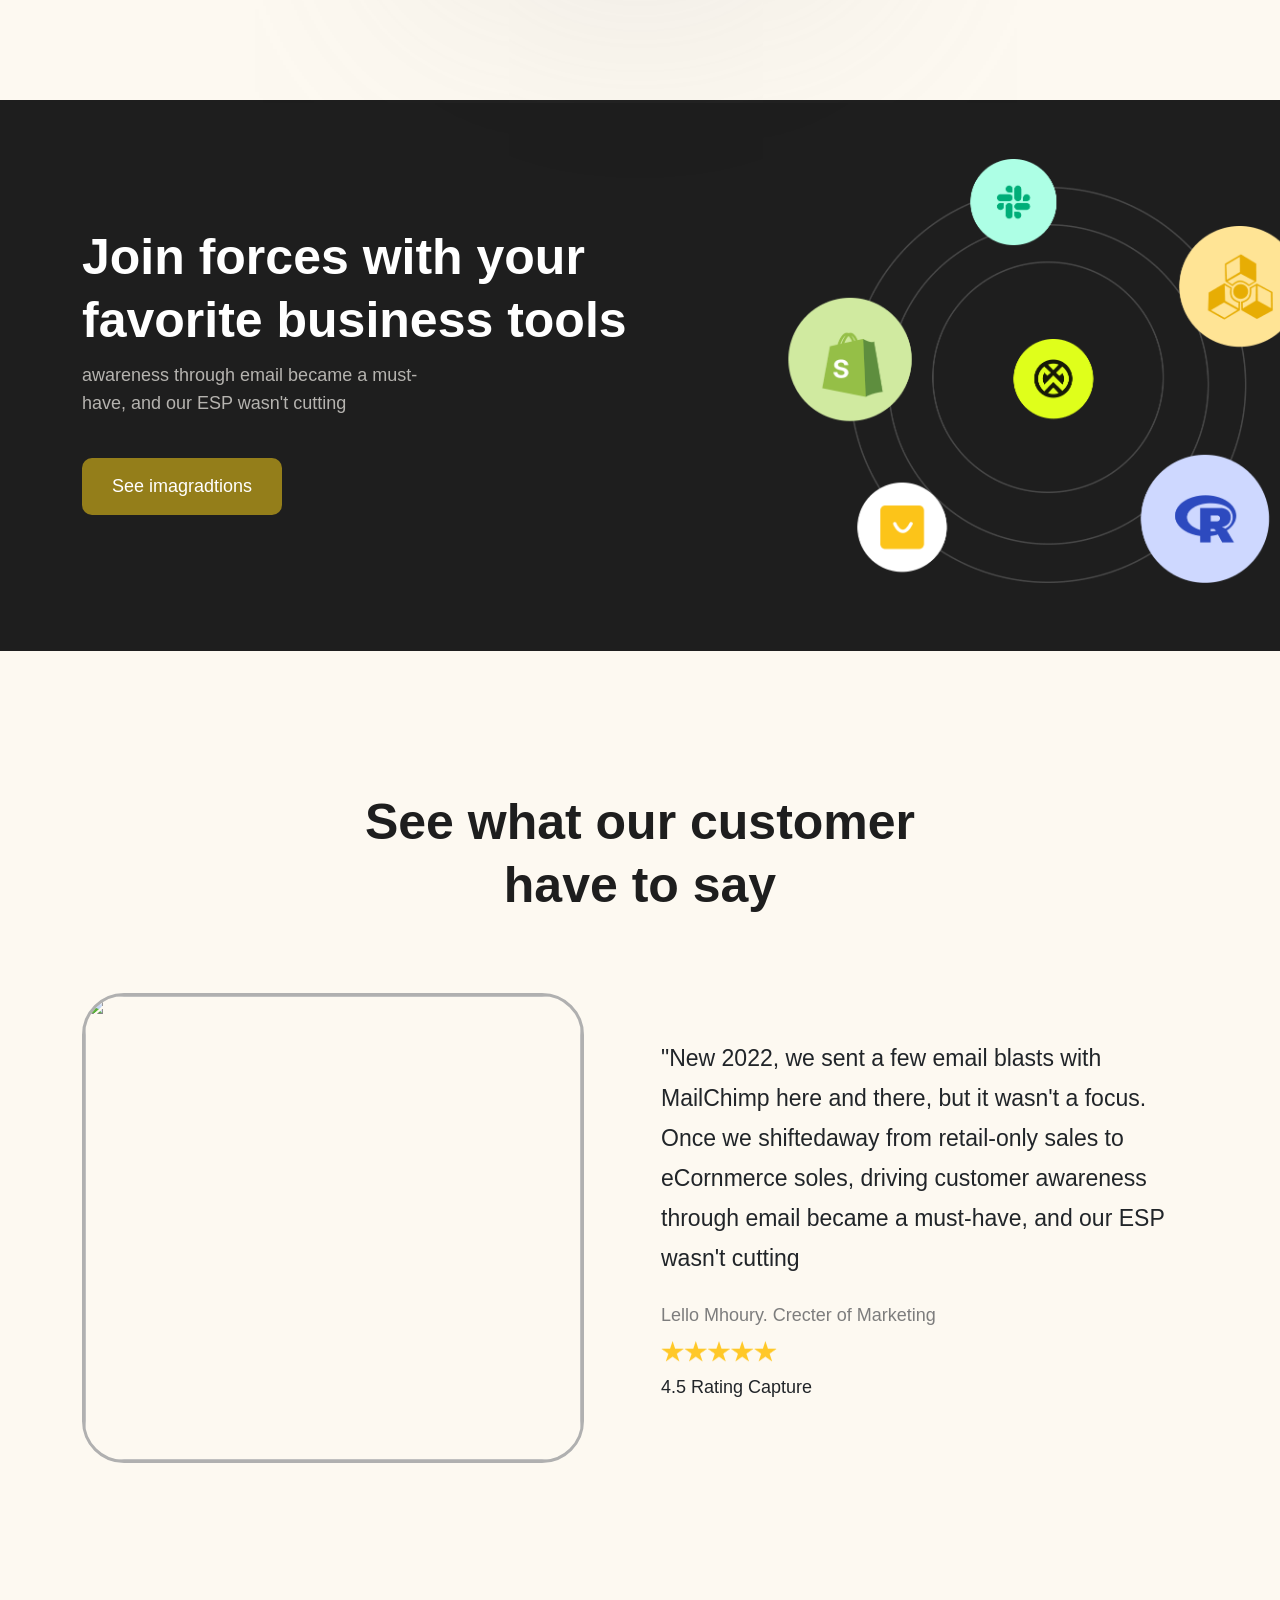
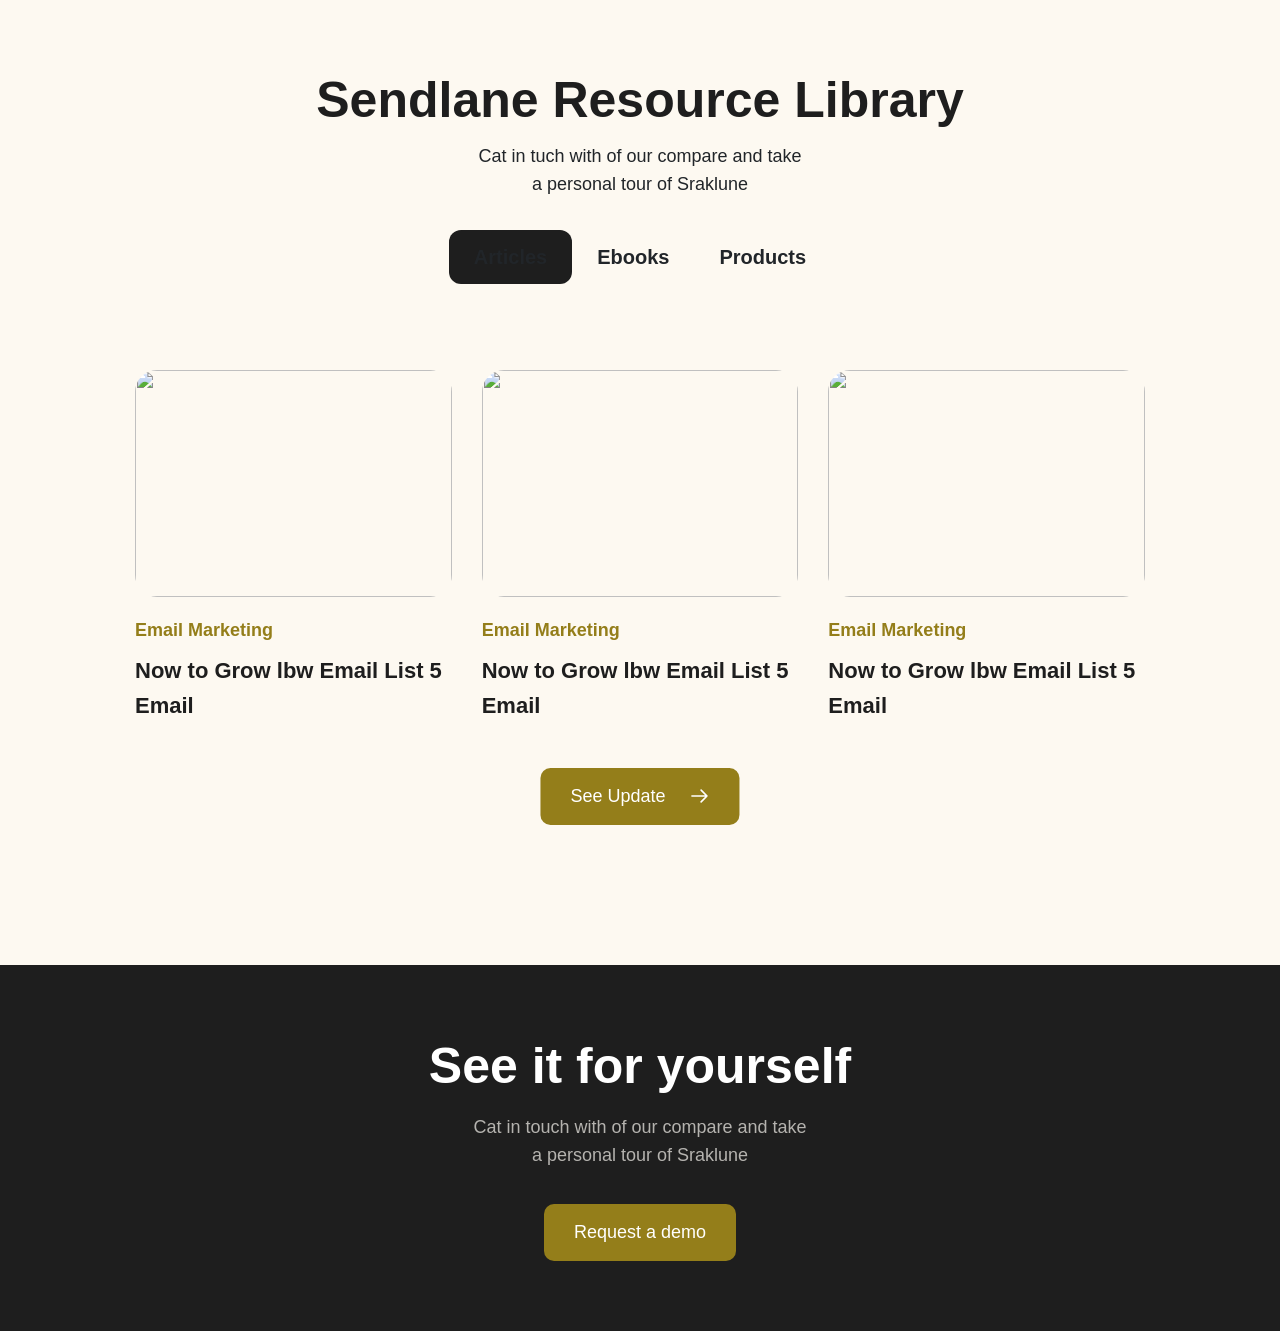
==== commit 17c48a2b: "tádbasd" ====
--- a/index2.html
+++ b/index2.html
@@ -1,24 +1,59 @@
 <!DOCTYPE html>
 <html lang="en">
-  <head>
-    <meta charset="UTF-8" />
-    <meta http-equiv="X-UA-Compatible" content="IE=edge" />
-    <meta name="viewport" content="width=device-width, initial-scale=1.0" />
-    <title>Type Email LandingPage</title>
-    <link rel="preconnect" href="https://fonts.googleapis.com" />
-    <link rel="preconnect" href="https://fonts.gstatic.com" crossorigin />
-    <link
-      href="https://fonts.googleapis.com/css2?family=Sora:wght@300;400;600&display=swap"
-      rel="stylesheet"
-    />
-    <link rel="stylesheet" href="./css/main.css" />
-  </head>
-  <body>
-    <div class="wrapper">
-      <header class="header">
-        <div class="container">
-          <div class="header-top">
-            <a href="index.html" class="header-logo">
+
+<head>
+  <meta charset="UTF-8" />
+  <meta http-equiv="X-UA-Compatible" content="IE=edge" />
+  <meta name="viewport" content="width=device-width, initial-scale=1.0" />
+  <title>Đồ gia dụng chip</title>
+  <link rel="preconnect" href="https://fonts.googleapis.com">
+  <link rel="preconnect" href="https://fonts.gstatic.com" crossorigin>
+  <link href="https://fonts.googleapis.com/css2?family=Roboto:ital,wght@0,100..900;1,100..900&display=swap"
+    rel="stylesheet">
+  <link href="https://cdn.jsdelivr.net/npm/bootstrap@5.3.8/dist/css/bootstrap.min.css" rel="stylesheet"
+    integrity="sha384-sRIl4kxILFvY47J16cr9ZwB07vP4J8+LH7qKQnuqkuIAvNWLzeN8tE5YBujZqJLB" crossorigin="anonymous">
+  <link rel="stylesheet" href="https://cdn.jsdelivr.net/npm/bootstrap-icons@1.11.3/font/bootstrap-icons.css">
+  <link rel="stylesheet" href="./sass/main.css" />
+</head>
+
+<body>
+  <div>
+    <header class="header">
+      <div class="container">
+        <div class="header-top">
+          <div>
+            <img class="header-top--img" src="./images/header/chipchipLogo.jpg">
+          </div>
+          <div class="input-group" style="width: 70%;">
+            <button class="btn btn-outline-secondary dropdown-toggle" type="button" data-bs-toggle="dropdown"
+              aria-expanded="false">Tất cả sản phẩm</button>
+            <ul class="dropdown-menu">
+              <li><a class="dropdown-item" href="#">Action</a></li>
+              <li><a class="dropdown-item" href="#">Another action</a></li>
+              <li><a class="dropdown-item" href="#">Something else here</a></li>
+              <li>
+                <hr class="dropdown-divider">
+              </li>
+              <li><a class="dropdown-item" href="#">Separated link</a></li>
+            </ul>
+            <input type="text" class="form-control" aria-label="Text input with dropdown button">
+            <span class="input-group-text"><i class="bi bi-search"></i></span>
+          </div>
+          <div class="header-top--group d-flex justify-between">
+            <div class="box">
+              <i class="box-icon bi bi-heart-fill"></i>
+            </div>
+            <div class="line"></div>
+            <div class="box">
+              <i class="box-icon bi bi-heart-fill"></i>
+            </div>
+            <div class="line"></div>
+            <div class="box">
+              <i class="box-icon bi bi-heart-fill"></i>
+            </div>
+          </div>
+        </div>
+        <!--        <a href="index.html" class="header-logo">
               <img src="/images/logo-icon.svg" alt="" />
               <span class="header-logo-text">Type Email</span>
             </a>
@@ -49,9 +84,8 @@
                 <rect y="5" width="13" height="2" fill="#82E263" />
                 <rect y="10" width="13" height="2" fill="#82E263" />
               </svg>
-            </span>
-          </div>
-          <div class="header-content">
+            </span> -->
+        <!-- <div class="header-content">
             <h1 class="header-heading text-primary">
               Online shoppers into loyal, lifetime customers with email & sms
               marketing
@@ -65,12 +99,13 @@
                 <img src="/images/icon-play.svg" alt="" />
               </a>
             </div>
-          </div>
-          <div class="header-image">
+          </div> -->
+        <!-- <div class="header-image">
             <img srcset="/images/img1.png 2x" alt="" />
-          </div>
-        </div>
-      </header>
+          </div> -->
+      </div>
+    </header>
+    <div class="wrapper">
       <main>
         <section class="countdown">
           <div class="container">
@@ -115,11 +150,7 @@
                 </p>
                 <div class="newsletter-list">
                   <div class="newsletter-item">
-                    <img
-                      srcset="/images/icon-home.png 2x"
-                      alt=""
-                      class="newsletter-icon"
-                    />
+                    <img srcset="/images/icon-home.png 2x" alt="" class="newsletter-icon" />
                     <h4 class="heading heading--small newsletter-name">
                       Marketing Automation
                     </h4>
@@ -130,11 +161,7 @@
                     <a href="#" class="newsletter-link">Read More</a>
                   </div>
                   <div class="newsletter-item">
-                    <img
-                      srcset="/images/icon-home.png 2x"
-                      alt=""
-                      class="newsletter-icon"
-                    />
+                    <img srcset="/images/icon-home.png 2x" alt="" class="newsletter-icon" />
                     <h4 class="heading heading--small newsletter-name">
                       Marketing Automation
                     </h4>
@@ -172,9 +199,7 @@
                   Our open rate has tripled and our click rate on links is up at
                   least 15%.
                 </p>
-                <a href="#" class="button button--primary feature-link"
-                  >Learn more</a
-                >
+                <a href="#" class="button button--primary feature-link">Learn more</a>
               </div>
             </div>
           </div>
@@ -187,17 +212,10 @@
             <div class="service-list">
               <div class="service-item">
                 <div class="service-icon">
-                  <svg
-                    width="24"
-                    height="17"
-                    viewBox="0 0 24 17"
-                    fill="none"
-                    xmlns="http://www.w3.org/2000/svg"
-                  >
+                  <svg width="24" height="17" viewBox="0 0 24 17" fill="none" xmlns="http://www.w3.org/2000/svg">
                     <path
                       d="M24 14.875V2.125C24 0.949167 23.0547 0 21.8836 0H2.1164C0.945326 0 0 0.949167 0 2.125V14.875C0 16.0508 0.945326 17 2.1164 17H21.8836C23.0547 17 24 16.0508 24 14.875ZM22.1517 1.96917C22.6173 2.43667 22.3633 2.91833 22.1093 3.15917L16.381 8.42917L21.8836 14.1808C22.0529 14.3792 22.1658 14.6908 21.9683 14.9033C21.7848 15.13 21.3616 15.1158 21.1781 14.9742L15.0123 9.69L11.9929 12.4525L8.98765 9.69L2.82187 14.9742C2.63845 15.1158 2.21517 15.13 2.03175 14.9033C1.83422 14.6908 1.94709 14.3792 2.1164 14.1808L7.61905 8.42917L1.89065 3.15917C1.63668 2.91833 1.38272 2.43667 1.84832 1.96917C2.31393 1.50167 2.79365 1.72833 3.18871 2.06833L11.9929 9.20833L20.8113 2.06833C21.2063 1.72833 21.6861 1.50167 22.1517 1.96917Z"
-                      fill="currentColor"
-                    />
+                      fill="currentColor" />
                   </svg>
                 </div>
                 <h3 class="heading heading--small service-title">
@@ -210,17 +228,10 @@
               </div>
               <div class="service-item is-active">
                 <div class="service-icon">
-                  <svg
-                    width="30"
-                    height="30"
-                    viewBox="0 0 30 30"
-                    fill="none"
-                    xmlns="http://www.w3.org/2000/svg"
-                  >
+                  <svg width="30" height="30" viewBox="0 0 30 30" fill="none" xmlns="http://www.w3.org/2000/svg">
                     <path
                       d="M15 0C6.71484 0 0 5.0332 0 11.25C0 15.6445 3.36914 19.4414 8.26758 21.293L4.99805 30L14.4023 22.4766C14.6016 22.4824 14.7949 22.5 15 22.5C23.2852 22.5 30 17.4668 30 11.25C30 5.0332 23.2852 0 15 0ZM7.5 13.752C6.12305 13.752 4.99805 12.6328 4.99805 11.25C4.99805 9.86719 6.11719 8.74805 7.5 8.74805C8.87695 8.74805 10.002 9.86719 10.002 11.25C10.002 12.6328 8.87695 13.752 7.5 13.752ZM15 13.752C13.623 13.752 12.498 12.6328 12.498 11.25C12.498 9.86719 13.6172 8.74805 15 8.74805C16.377 8.74805 17.502 9.86719 17.502 11.25C17.502 12.6328 16.377 13.752 15 13.752ZM22.5 13.752C21.123 13.752 19.998 12.6328 19.998 11.25C19.998 9.86719 21.1172 8.74805 22.5 8.74805C23.877 8.74805 25.002 9.86719 25.002 11.25C25.002 12.6328 23.877 13.752 22.5 13.752Z"
-                      fill="currentColor"
-                    />
+                      fill="currentColor" />
                   </svg>
                 </div>
                 <h3 class="heading heading--small service-title">
@@ -233,17 +244,10 @@
               </div>
               <div class="service-item">
                 <div class="service-icon">
-                  <svg
-                    width="26"
-                    height="26"
-                    viewBox="0 0 26 26"
-                    fill="none"
-                    xmlns="http://www.w3.org/2000/svg"
-                  >
+                  <svg width="26" height="26" viewBox="0 0 26 26" fill="none" xmlns="http://www.w3.org/2000/svg">
                     <path
                       d="M23 3.00002C22.1875 2.18741 21.2228 1.54281 20.1612 1.10303C19.0995 0.663245 17.9616 0.43689 16.8125 0.43689C15.6634 0.43689 14.5255 0.663245 13.4638 1.10303C12.4022 1.54281 11.4375 2.18741 10.625 3.00002L0.849998 12.775C0.617185 13.0092 0.486507 13.326 0.486507 13.6563C0.486507 13.9865 0.617185 14.3033 0.849998 14.5375L5.275 18.9625L0.849998 23.375L2.625 25.15L7.0375 20.725L11.4625 25.15C11.6967 25.3828 12.0135 25.5135 12.3437 25.5135C12.674 25.5135 12.9908 25.3828 13.225 25.15L23 15.425C23.8201 14.6116 24.4711 13.6438 24.9153 12.5776C25.3595 11.5113 25.5882 10.3676 25.5882 9.21252C25.5882 8.05742 25.3595 6.91374 24.9153 5.84748C24.4711 4.78121 23.8201 3.81345 23 3.00002ZM19.625 6.37502C18.8506 5.63537 17.8209 5.22263 16.75 5.22263C15.6791 5.22263 14.6494 5.63537 13.875 6.37502L12.55 5.05002C13.6652 3.93863 15.1755 3.31458 16.75 3.31458C18.3245 3.31458 19.8347 3.93863 20.95 5.05002L19.625 6.37502Z"
-                      fill="currentColor"
-                    />
+                      fill="currentColor" />
                   </svg>
                 </div>
                 <h3 class="heading heading--small service-title">
@@ -268,9 +272,7 @@
                   awareness through email became a must-have, and our ESP wasn't
                   cutting
                 </p>
-                <a href="#" class="button button--primary tools-button"
-                  >See imagradtions</a
-                >
+                <a href="#" class="button button--primary tools-button">See imagradtions</a>
               </div>
               <div class="tools-image">
                 <img srcset="/images/img4.png 2x" alt="" />
@@ -287,8 +289,7 @@
               <div class="testimonial-image">
                 <img
                   src="https://images.unsplash.com/photo-1616763355548-1b606f439f86?ixlib=rb-1.2.1&ixid=MnwxMjA3fDB8MHxwaG90by1wYWdlfHx8fGVufDB8fHx8&auto=format&fit=crop&w=1470&q=80"
-                  alt=""
-                />
+                  alt="" />
               </div>
               <div class="testimonial-content">
                 <div class="testimonial-text">
@@ -301,11 +302,7 @@
                 <h4 class="testimonial-author">
                   Lello Mhoury. Crecter of Marketing
                 </h4>
-                <img
-                  srcset="/images/img-star.png 2x"
-                  alt=""
-                  class="testimonal-star"
-                />
+                <img srcset="/images/img-star.png 2x" alt="" class="testimonal-star" />
                 <p class="testimonial-rating">4.5 Rating Capture</p>
               </div>
             </div>
@@ -330,8 +327,7 @@
                 <a href="#" class="library-image">
                   <img
                     src="https://images.unsplash.com/photo-1570993492881-25240ce854f4?ixlib=rb-1.2.1&ixid=MnwxMjA3fDB8MHxwaG90by1wYWdlfHx8fGVufDB8fHx8&auto=format&fit=crop&w=1445&q=80"
-                    alt=""
-                  />
+                    alt="" />
                 </a>
                 <a href="#" class="library-category">Email Marketing</a>
                 <h3>
@@ -344,8 +340,7 @@
                 <a href="#" class="library-image">
                   <img
                     src="https://images.unsplash.com/photo-1570993492881-25240ce854f4?ixlib=rb-1.2.1&ixid=MnwxMjA3fDB8MHxwaG90by1wYWdlfHx8fGVufDB8fHx8&auto=format&fit=crop&w=1445&q=80"
-                    alt=""
-                  />
+                    alt="" />
                 </a>
                 <a href="#" class="library-category">Email Marketing</a>
                 <h3>
@@ -358,8 +353,7 @@
                 <a href="#" class="library-image">
                   <img
                     src="https://images.unsplash.com/photo-1570993492881-25240ce854f4?ixlib=rb-1.2.1&ixid=MnwxMjA3fDB8MHxwaG90by1wYWdlfHx8fGVufDB8fHx8&auto=format&fit=crop&w=1445&q=80"
-                    alt=""
-                  />
+                    alt="" />
                 </a>
                 <a href="#" class="library-category">Email Marketing</a>
                 <h3>
@@ -372,19 +366,9 @@
             <a href="#" class="button button--primary library-more">
               <span>See Update</span>
               <span class="icon">
-                <svg
-                  xmlns="http://www.w3.org/2000/svg"
-                  fill="none"
-                  viewBox="0 0 24 24"
-                  stroke="currentColor"
-                  stroke-width="2"
-                  style="max-height: 24px"
-                >
-                  <path
-                    stroke-linecap="round"
-                    stroke-linejoin="round"
-                    d="M14 5l7 7m0 0l-7 7m7-7H3"
-                  />
+                <svg xmlns="http://www.w3.org/2000/svg" fill="none" viewBox="0 0 24 24" stroke="currentColor"
+                  stroke-width="2" style="max-height: 24px">
+                  <path stroke-linecap="round" stroke-linejoin="round" d="M14 5l7 7m0 0l-7 7m7-7H3" />
                 </svg>
               </span>
             </a>
@@ -406,6 +390,12 @@
         </div>
       </footer>
     </div>
-    <script src="./app.js"></script>
-  </body>
-</html>
+  </div>
+  <!-- Script -->
+  <script src="./app.js"></script>
+  <script src="https://cdn.jsdelivr.net/npm/bootstrap@5.3.8/dist/js/bootstrap.bundle.min.js"
+    integrity="sha384-FKyoEForCGlyvwx9Hj09JcYn3nv7wiPVlz7YYwJrWVcXK/BmnVDxM+D2scQbITxI"
+    crossorigin="anonymous"></script>
+</body>
+
+</html>
--- a/sass/main.css
+++ b/sass/main.css
@@ -0,0 +1,4817 @@
+*,
+*::before,
+*::after {
+  box-sizing: border-box;
+}
+
+* {
+  margin: 0;
+}
+
+html,
+body {
+  height: 100%;
+}
+
+body {
+  line-height: 1.5;
+}
+
+img,
+picture,
+video,
+canvas,
+svg {
+  display: block;
+  max-width: 100%;
+}
+
+input,
+button,
+textarea,
+select {
+  font: inherit;
+  outline: none;
+  border: none;
+}
+
+p,
+h1,
+h2,
+h3,
+h4,
+h5,
+h6 {
+  overflow-wrap: break-word;
+}
+
+:root {
+  --primary-font: "Sora", sans-serif;
+  --primary-color:#947e1a;
+  --secondary:#c7aa23;
+  --text-primary:#000000;
+  --body-bg: #fdf9f1;
+  --gray1e: #1e1e1e;
+  --grayb5: #b5b3af;
+  --gray7d: #7d7d7d;
+  --white: #fff;
+  --body-size: 1440px;
+  --container: 1100px;
+  --gap: 15px;
+}
+
+body {
+  background-color: var(--body-bg);
+  font-family: var(--primary-font);
+  font-weight: 400;
+}
+
+.wrapper {
+  max-width: var(--body-size);
+  margin: 0 auto;
+}
+
+.container {
+  margin: 0 auto;
+}
+
+.text-primary {
+  background: linear-gradient(93.52deg, #e6ff4b 8.71%, #00bd82 98.16%);
+  color: transparent;
+  background-clip: text;
+  -webkit-background-clip: text;
+}
+
+.button {
+  display: inline-block;
+  color: white;
+  border-radius: 10px;
+  line-height: 1.5;
+  cursor: pointer;
+  border: 0;
+  outline: none;
+  padding: 15px 30px;
+  font-size: 18px;
+}
+.button--primary {
+  background-color: var(--primary-color);
+}
+@media screen and (max-width: 1023px) {
+  .button {
+    font-size: 14px;
+    padding: 10px 20px;
+  }
+}
+
+.heading {
+  font-weight: 600;
+  color: var(--gray1e);
+}
+.heading--big {
+  font-size: 50px;
+  line-height: 1.26;
+}
+.heading--normal {
+  font-size: 40px;
+  line-height: 1.25;
+}
+.heading--small {
+  font-size: 22px;
+  line-height: 1.4545454545;
+}
+@media screen and (max-width: 1023px) {
+  .heading--big {
+    font-size: 30px;
+  }
+  .heading--normal {
+    font-size: 24px;
+  }
+  .heading--small {
+    font-size: 20px;
+  }
+}
+
+.text {
+  font-size: 18px;
+  line-height: 1.5555555556;
+}
+@media screen and (max-width: 1023px) {
+  .text {
+    font-size: 14px;
+  }
+}
+
+a {
+  text-decoration: none;
+  color: inherit;
+}
+
+.header {
+  position: relative;
+  z-index: 100;
+  transition: transform 0.3s ease, box-shadow 0.3s ease, background-color 0.3s ease;
+  background: white;
+  margin-bottom: 140px;
+}
+.header.header--sticky {
+  position: fixed;
+  top: 0;
+  left: 0;
+  right: 0;
+  margin-bottom: 0;
+  background: white;
+  box-shadow: 0 4px 15px rgba(0, 0, 0, 0.06);
+  animation: headerSlideDown 0.8s ease-out;
+}
+.header-top {
+  transition: padding 0.3s ease;
+}
+.header.header--sticky .header-top {
+  padding-top: 12px;
+  padding-bottom: 12px;
+}
+.header .header.header--sticky {
+  padding-top: 140px;
+  transition: padding-top 0.3s ease;
+  background: transparent;
+}
+@keyframes headerSlideDown {
+  from {
+    transform: translateY(-100%);
+    opacity: 0;
+  }
+  to {
+    transform: translateY(0);
+    opacity: 1;
+  }
+}
+.header .dropdown-item:active {
+  background-color: var(--primary-color) !important;
+}
+.header .dropdown-item:hover {
+  color: var(--white);
+  background-color: var(--primary-color);
+}
+.header .dropdown-item.focus {
+  background-color: var(--primary-color);
+}
+.header-top {
+  padding: 24px;
+  display: flex;
+  justify-content: space-between;
+  align-items: center;
+  gap: 16px;
+}
+.header-top--img {
+  width: 50px;
+  height: 50px;
+}
+.header-top--group .box {
+  display: flex;
+  align-items: center;
+  cursor: pointer;
+  padding: 4px 8px;
+  background-color: var(--primary-color);
+  border-radius: 6px;
+}
+.header-top--group .box-icon {
+  color: white;
+}
+.header .line {
+  align-self: stretch;
+  margin: 0 14px;
+  width: 1px;
+  background: rgba(0, 0, 0, 0.1);
+}
+.header-logo {
+  display: flex;
+  align-items: center;
+  gap: 0 15px;
+  font-size: 25px;
+  font-weight: 600;
+}
+.header-logo-text {
+  background: linear-gradient(93.52deg, #e6ff4b 8.71%, #00bd82 98.16%);
+  color: transparent;
+  background-clip: text;
+  -webkit-background-clip: text;
+  display: inline-block;
+}
+.header-logo-image {
+  width: 80px;
+}
+.header-login {
+  display: inline-block;
+  color: white;
+  padding: 9px 25px;
+  border-radius: 6px;
+  line-height: 1.625;
+  position: relative;
+}
+.header-login:before {
+  content: "";
+  position: absolute;
+  inset: 0;
+  border-radius: inherit;
+  background-color: var(--grayb5);
+  opacity: 0.2;
+}
+.header-content {
+  max-width: 873px;
+  margin: 0 auto;
+  text-align: center;
+}
+.header-heading {
+  font-size: 52px;
+  line-height: 1.1923076923;
+  margin-bottom: 54px;
+}
+.header-buttons {
+  display: flex;
+  align-items: center;
+  justify-content: center;
+  gap: 0 28px;
+  margin-bottom: 88px;
+}
+.header-works {
+  display: flex;
+  align-items: center;
+  gap: 0 16px;
+  color: white;
+  font-size: 18px;
+}
+@media screen and (max-width: 1023px) {
+  .header {
+    margin-bottom: 60px;
+  }
+  .header-top {
+    justify-content: space-between;
+  }
+  .header-logo {
+    font-size: 20px;
+  }
+  .header-top {
+    padding: 25px 0 55px;
+  }
+  .header-heading {
+    font-size: 30px;
+    line-height: 1.5;
+    margin-bottom: 35px;
+  }
+  .header-login {
+    font-size: 12px;
+    margin-left: auto;
+    margin-right: 40px;
+  }
+  .header-buttons {
+    gap: 0 20px;
+    margin-bottom: 64px;
+  }
+  .header-works span {
+    display: none;
+  }
+}
+
+.menu {
+  display: flex;
+  align-items: center;
+  gap: 0 36px;
+  list-style: none;
+  padding: 0;
+}
+.menu-toggle {
+  display: none;
+}
+.menu-toggle * {
+  pointer-events: none;
+}
+.menu-link {
+  color: var(--grayb5);
+  position: relative;
+  display: inline-block;
+  transition: color 0.25s ease-out;
+}
+.menu-link:before {
+  content: "";
+  height: 2px;
+  width: 0;
+  background-image: linear-gradient(to right bottom, var(--primary-color), var(--primary-yellow));
+  position: absolute;
+  bottom: -2px;
+  left: 0;
+  transition: width 0.25s ease-in;
+}
+.menu-link:hover {
+  color: var(--white);
+}
+.menu-link:hover:before {
+  width: 100%;
+}
+@media screen and (max-width: 1023px) {
+  .menu {
+    position: fixed;
+    right: 0;
+    top: 0;
+    bottom: 0;
+    width: 300px;
+    background-color: var(--gray1e);
+    z-index: 9;
+    flex-direction: column;
+    align-items: stretch;
+    transform: translate(150%, 0);
+    transition: transform 0.25s ease-in;
+  }
+  .menu.is-show {
+    transform: none;
+  }
+  .menu-item {
+    margin-bottom: 15px;
+  }
+  .menu-link {
+    display: block;
+    padding: 15px;
+  }
+  .menu-link:before {
+    display: none;
+  }
+  .menu-toggle {
+    display: inline-block;
+  }
+}
+
+.countdown {
+  background-color: var(--primary-yellow);
+  padding: 70px 0 47px;
+}
+.countdown-list {
+  display: flex;
+  justify-content: space-between;
+  align-items: flex-start;
+  gap: 20px;
+  text-align: center;
+}
+.countdown-title {
+  color: var(--gray1e);
+  font-weight: 600;
+  font-size: 44px;
+  margin-bottom: 22px;
+  line-height: 1.25;
+}
+.countdown-text {
+  font-size: 18px;
+  line-height: 1.5555555556;
+}
+@media screen and (max-width: 1023px) {
+  .countdown {
+    padding: 60px 0;
+  }
+  .countdown-list {
+    flex-direction: column;
+    row-gap: 64px;
+    align-items: center;
+  }
+}
+
+.newsletter {
+  padding: 140px 0 66px 9.236%;
+}
+.newsletter-header {
+  text-align: center;
+  margin-bottom: 95px;
+}
+.newsletter-header .heading--big {
+  max-width: 629px;
+  margin: 0 auto 18px;
+}
+.newsletter-header .text {
+  max-width: 475px;
+  margin: 0 auto;
+}
+.newsletter-main {
+  padding: 89px 0 72px;
+}
+.newsletter-container {
+  display: flex;
+  justify-content: space-between;
+  align-items: center;
+  gap: 20px;
+  width: 100%;
+}
+.newsletter-content {
+  flex: 1;
+  max-width: 555px;
+}
+.newsletter-title {
+  margin-bottom: 18px;
+  max-width: 378px;
+}
+.newsletter-desc {
+  margin-bottom: 37px;
+  max-width: 508px;
+}
+.newsletter-list {
+  display: flex;
+  justify-content: space-between;
+  align-items: flex-start;
+  gap: 74px;
+}
+.newsletter-icon {
+  margin-bottom: 19px;
+}
+.newsletter-name {
+  font-size: 20px;
+  font-weight: 600;
+  line-height: 1.25;
+  margin-bottom: 9px;
+}
+.newsletter-text {
+  margin-bottom: 28px;
+  line-height: 1.625;
+}
+.newsletter-link {
+  text-underline-offset: 2px;
+}
+.newsletter-link:hover {
+  text-decoration: underline;
+  text-decoration-color: var(--primary-color);
+}
+.newsletter-image {
+  flex-shrink: 0;
+}
+@media screen and (max-width: 1023px) {
+  .newsletter {
+    padding: 60px 20px;
+  }
+  .newsletter-main {
+    padding: 0;
+  }
+  .newsletter-header {
+    margin-bottom: 60px;
+  }
+  .newsletter-container {
+    flex-direction: column-reverse;
+  }
+  .newsletter-image {
+    margin-bottom: 45px;
+  }
+  .newsletter-desc {
+    margin-bottom: 65px;
+  }
+  .newsletter-list {
+    flex-direction: column;
+  }
+}
+
+.feature {
+  padding: 102px 0 83px;
+}
+.feature-main {
+  display: flex;
+  justify-content: space-between;
+  align-items: center;
+  gap: 20px;
+}
+.feature-image {
+  flex-shrink: 0;
+}
+.feature-content {
+  width: 100%;
+  flex: 1;
+  max-width: 548px;
+}
+.feature-title {
+  margin-bottom: 18px;
+}
+.feature-text {
+  margin-bottom: 28px;
+}
+.feature-link {
+  margin-top: 51px;
+  padding: 16px 58px;
+}
+@media screen and (max-width: 1023px) {
+  .feature {
+    padding: 0;
+  }
+  .feature-main {
+    flex-direction: column;
+    gap: 64px 0;
+  }
+}
+
+.service {
+  padding: 166px 0 140px;
+}
+.service-heading {
+  text-align: center;
+  margin-bottom: 58px;
+}
+.service-list {
+  display: grid;
+  grid-template-columns: repeat(3, minmax(0, 1fr));
+  gap: 20px;
+}
+.service-item {
+  padding: 43px 35px 63px;
+  background-color: transparent;
+  transition: all 0.2s linear;
+}
+.service-item.is-active, .service-item:hover {
+  background-color: var(--body-bg);
+  box-shadow: 0px 16px 250px 10px rgba(155, 155, 155, 0.25);
+}
+.service-item.is-active .service-icon, .service-item:hover .service-icon {
+  background-color: var(--primary-color);
+  color: white;
+}
+.service-icon {
+  width: 66px;
+  height: 66px;
+  border-radius: 100rem;
+  display: flex;
+  justify-content: center;
+  align-items: center;
+  margin-bottom: 46px;
+  background-color: rgba(0, 0, 0, 0.08);
+  transition: all 0.2s linear;
+}
+.service-title {
+  margin-bottom: 13px;
+}
+@media screen and (max-width: 1023px) {
+  .service {
+    padding: 60px 0;
+  }
+  .service-heading {
+    margin-bottom: 35px;
+  }
+  .service-list {
+    grid-template-columns: 100%;
+    gap: 22px 0;
+  }
+  .service-item {
+    padding: 43px 63px 63px 35px;
+  }
+}
+
+.tools {
+  padding: 59px 0 68px;
+  background-color: var(--gray1e);
+}
+.tools-main {
+  display: flex;
+  justify-content: space-between;
+  align-items: center;
+  gap: 20px;
+}
+.tools-image {
+  transform: translateX(20%);
+}
+.tools-content {
+  width: 100%;
+  max-width: 584px;
+  color: var(--grayb5);
+}
+.tools-heading {
+  color: white;
+  margin-bottom: 9px;
+}
+.tools-text {
+  max-width: 362px;
+  margin-bottom: 41px;
+}
+@media screen and (max-width: 1023px) {
+  .tools {
+    padding: 60px 0;
+  }
+  .tools-main {
+    flex-direction: column;
+    gap: 40px 0;
+  }
+  .tools-image {
+    margin: 0 auto;
+    transform: none;
+  }
+}
+
+.testimonial {
+  padding: 140px 0 52px;
+}
+.testimonial-heading {
+  text-align: center;
+  margin: 0 auto 76px;
+  max-width: 596px;
+}
+.testimonial-main {
+  display: flex;
+  justify-content: space-between;
+  align-items: center;
+  gap: 0 77px;
+}
+.testimonial-image {
+  height: 470px;
+  width: 100%;
+  max-width: 502px;
+}
+.testimonial-image img {
+  width: 100%;
+  height: 100%;
+  -o-object-fit: cover;
+     object-fit: cover;
+  border: 3px solid #b0b0b0;
+  border-radius: 42px;
+}
+.testimonial-content {
+  flex: 1;
+}
+.testimonial-text {
+  font-size: 23px;
+  line-height: 1.7391304348;
+  margin-bottom: 27px;
+}
+.testimonial-author {
+  color: var(--gray7d);
+  font-size: 18px;
+  margin-bottom: 14px;
+  font-weight: 300;
+}
+.testimonial-rating {
+  font-size: 18px;
+  margin-top: 10px;
+}
+@media screen and (max-width: 1023px) {
+  .testimonial {
+    padding: 60px 0;
+  }
+  .testimonial-heading {
+    margin-bottom: 40px;
+  }
+  .testimonial-main {
+    flex-direction: column;
+    gap: 40px 0;
+  }
+  .testimonial-image {
+    height: auto;
+  }
+  .testimonial-text {
+    font-size: 16px;
+  }
+}
+
+.library {
+  padding: 154px 0 140px;
+}
+.library-header {
+  text-align: center;
+  margin-bottom: 32px;
+}
+.library-header .text {
+  max-width: 327px;
+  margin: 10px auto 0;
+}
+.library-tabs {
+  display: flex;
+  justify-content: center;
+  align-items: center;
+  margin-bottom: 86px;
+}
+.library-tab {
+  cursor: pointer;
+  font-size: 20px;
+  font-weight: 600;
+  padding: 12px 25px;
+  border-radius: 12px;
+  transition: all 0.2s linear;
+}
+.library-tab.is-active {
+  color: var(--primary-yellow);
+  background-color: var(--gray1e);
+}
+.library-list {
+  display: grid;
+  grid-template-columns: repeat(3, minmax(0, 1fr));
+  grid-gap: 30px;
+  max-width: 1010px;
+  margin: 0 auto 38px;
+}
+.library-image {
+  display: block;
+  height: 227px;
+  margin-bottom: 20px;
+}
+.library-image img {
+  width: 100%;
+  height: 100%;
+  -o-object-fit: cover;
+     object-fit: cover;
+  border-radius: 22px;
+}
+.library-category {
+  font-size: 18px;
+  font-weight: 600;
+  display: inline-block;
+  color: var(--primary-color);
+  margin-bottom: 8px;
+}
+.library-more {
+  display: inline-flex;
+  align-items: center;
+  justify-content: center;
+  gap: 0 24px;
+  margin: 0 auto;
+  white-space: nowrap;
+  position: relative;
+  left: 50%;
+  transform: translateX(-50%);
+}
+.library-more .icon {
+  width: 20px;
+}
+@media screen and (max-width: 1023px) {
+  .library {
+    padding: 60px 0;
+  }
+  .library-tabs {
+    margin-bottom: 40px;
+  }
+  .library-tab {
+    font-size: 14px;
+  }
+  .library-list {
+    grid-template-columns: 100%;
+  }
+}
+
+.footer {
+  padding: 70px 0;
+  background-color: var(--gray1e);
+}
+.footer-header {
+  text-align: center;
+}
+.footer-header .heading--big {
+  margin-bottom: 15px;
+  color: white;
+}
+.footer-header .text {
+  max-width: 339px;
+  margin: 0 auto 35px;
+  color: var(--grayb5);
+}
+
+.d-none {
+  display: none;
+}
+
+.d-block {
+  display: block;
+}
+
+.d-flex {
+  display: flex;
+}
+
+.d-inline {
+  display: inline;
+}
+
+.d-inline-block {
+  display: inline-block;
+}
+
+.d-inline-flex {
+  display: inline-flex;
+}
+
+.d-grid {
+  display: grid;
+}
+
+.d-table {
+  display: table;
+}
+
+.rounded-md {
+  border-radius: 8px;
+}
+
+.rounded-0 {
+  border-radius: 0;
+}
+
+.rounded-xs {
+  border-radius: 4px;
+}
+
+.rounded-sm {
+  border-radius: 6px;
+}
+
+.rounded-lg {
+  border-radius: 10px;
+}
+
+.rounded-xl {
+  border-radius: 12px;
+}
+
+.rounded-2xl {
+  border-radius: 14px;
+}
+
+.rounded-3xl {
+  border-radius: 16px;
+}
+
+.rounded-full {
+  border-radius: 50%;
+}
+
+.align-items-center {
+  align-items: center;
+}
+
+.align-items-start {
+  align-items: flex-start;
+}
+
+.align-items-end {
+  align-items: flex-end;
+}
+
+.justify-center {
+  justify-content: center;
+}
+
+.justify-start {
+  justify-content: flex-start;
+}
+
+.justify-end {
+  justify-content: flex-end;
+}
+
+.justify-around {
+  justify-content: space-around;
+}
+
+.justify-between {
+  justify-content: space-between;
+}
+
+.cursor-pointer {
+  cursor: pointer;
+}
+
+.flex-wrap {
+  flex-wrap: wrap;
+}
+
+.flex-nowrap {
+  flex-wrap: nowrap;
+}
+
+.flex-col {
+  flex-direction: column;
+}
+
+.w-full {
+  width: 100% !important;
+}
+
+.h-full {
+  height: 100% !important;
+}
+
+.flex-50 {
+  flex: 0 0 50%;
+}
+
+.flex-33 {
+  flex: 0 0 33.333%;
+}
+
+.flex-30 {
+  flex: 0 0 30%;
+}
+
+.flex-10 {
+  flex: 0 0 10%;
+}
+
+.flex-100 {
+  flex: 0 0 100%;
+}
+
+.d-1 {
+  display: 1px;
+}
+
+.d-2 {
+  display: 2px;
+}
+
+.d-3 {
+  display: 3px;
+}
+
+.d-4 {
+  display: 4px;
+}
+
+.d-5 {
+  display: 5px;
+}
+
+.d-6 {
+  display: 6px;
+}
+
+.d-7 {
+  display: 7px;
+}
+
+.d-8 {
+  display: 8px;
+}
+
+.d-9 {
+  display: 9px;
+}
+
+.d-10 {
+  display: 10px;
+}
+
+.d-11 {
+  display: 11px;
+}
+
+.d-12 {
+  display: 12px;
+}
+
+.d-13 {
+  display: 13px;
+}
+
+.d-14 {
+  display: 14px;
+}
+
+.d-15 {
+  display: 15px;
+}
+
+.d-16 {
+  display: 16px;
+}
+
+.d-17 {
+  display: 17px;
+}
+
+.d-18 {
+  display: 18px;
+}
+
+.d-19 {
+  display: 19px;
+}
+
+.d-20 {
+  display: 20px;
+}
+
+.d-21 {
+  display: 21px;
+}
+
+.d-22 {
+  display: 22px;
+}
+
+.d-23 {
+  display: 23px;
+}
+
+.d-24 {
+  display: 24px;
+}
+
+.d-25 {
+  display: 25px;
+}
+
+.d-26 {
+  display: 26px;
+}
+
+.d-27 {
+  display: 27px;
+}
+
+.d-28 {
+  display: 28px;
+}
+
+.d-29 {
+  display: 29px;
+}
+
+.d-30 {
+  display: 30px;
+}
+
+.d-31 {
+  display: 31px;
+}
+
+.d-32 {
+  display: 32px;
+}
+
+.d-33 {
+  display: 33px;
+}
+
+.d-34 {
+  display: 34px;
+}
+
+.d-35 {
+  display: 35px;
+}
+
+.d-36 {
+  display: 36px;
+}
+
+.d-37 {
+  display: 37px;
+}
+
+.d-38 {
+  display: 38px;
+}
+
+.d-39 {
+  display: 39px;
+}
+
+.d-40 {
+  display: 40px;
+}
+
+.d-41 {
+  display: 41px;
+}
+
+.d-42 {
+  display: 42px;
+}
+
+.d-43 {
+  display: 43px;
+}
+
+.d-44 {
+  display: 44px;
+}
+
+.d-45 {
+  display: 45px;
+}
+
+.d-46 {
+  display: 46px;
+}
+
+.d-47 {
+  display: 47px;
+}
+
+.d-48 {
+  display: 48px;
+}
+
+.d-49 {
+  display: 49px;
+}
+
+.d-50 {
+  display: 50px;
+}
+
+.d-51 {
+  display: 51px;
+}
+
+.d-52 {
+  display: 52px;
+}
+
+.d-53 {
+  display: 53px;
+}
+
+.d-54 {
+  display: 54px;
+}
+
+.d-55 {
+  display: 55px;
+}
+
+.d-56 {
+  display: 56px;
+}
+
+.d-57 {
+  display: 57px;
+}
+
+.d-58 {
+  display: 58px;
+}
+
+.d-59 {
+  display: 59px;
+}
+
+.d-60 {
+  display: 60px;
+}
+
+.d-61 {
+  display: 61px;
+}
+
+.d-62 {
+  display: 62px;
+}
+
+.d-63 {
+  display: 63px;
+}
+
+.d-64 {
+  display: 64px;
+}
+
+.d-65 {
+  display: 65px;
+}
+
+.d-66 {
+  display: 66px;
+}
+
+.d-67 {
+  display: 67px;
+}
+
+.d-68 {
+  display: 68px;
+}
+
+.d-69 {
+  display: 69px;
+}
+
+.d-70 {
+  display: 70px;
+}
+
+.d-71 {
+  display: 71px;
+}
+
+.d-72 {
+  display: 72px;
+}
+
+.d-73 {
+  display: 73px;
+}
+
+.d-74 {
+  display: 74px;
+}
+
+.d-75 {
+  display: 75px;
+}
+
+.d-76 {
+  display: 76px;
+}
+
+.d-77 {
+  display: 77px;
+}
+
+.d-78 {
+  display: 78px;
+}
+
+.d-79 {
+  display: 79px;
+}
+
+.d-80 {
+  display: 80px;
+}
+
+.p-1 {
+  padding: 1px;
+}
+
+.p-2 {
+  padding: 2px;
+}
+
+.p-3 {
+  padding: 3px;
+}
+
+.p-4 {
+  padding: 4px;
+}
+
+.p-5 {
+  padding: 5px;
+}
+
+.p-6 {
+  padding: 6px;
+}
+
+.p-7 {
+  padding: 7px;
+}
+
+.p-8 {
+  padding: 8px;
+}
+
+.p-9 {
+  padding: 9px;
+}
+
+.p-10 {
+  padding: 10px;
+}
+
+.p-11 {
+  padding: 11px;
+}
+
+.p-12 {
+  padding: 12px;
+}
+
+.p-13 {
+  padding: 13px;
+}
+
+.p-14 {
+  padding: 14px;
+}
+
+.p-15 {
+  padding: 15px;
+}
+
+.p-16 {
+  padding: 16px;
+}
+
+.p-17 {
+  padding: 17px;
+}
+
+.p-18 {
+  padding: 18px;
+}
+
+.p-19 {
+  padding: 19px;
+}
+
+.p-20 {
+  padding: 20px;
+}
+
+.p-21 {
+  padding: 21px;
+}
+
+.p-22 {
+  padding: 22px;
+}
+
+.p-23 {
+  padding: 23px;
+}
+
+.p-24 {
+  padding: 24px;
+}
+
+.p-25 {
+  padding: 25px;
+}
+
+.p-26 {
+  padding: 26px;
+}
+
+.p-27 {
+  padding: 27px;
+}
+
+.p-28 {
+  padding: 28px;
+}
+
+.p-29 {
+  padding: 29px;
+}
+
+.p-30 {
+  padding: 30px;
+}
+
+.p-31 {
+  padding: 31px;
+}
+
+.p-32 {
+  padding: 32px;
+}
+
+.p-33 {
+  padding: 33px;
+}
+
+.p-34 {
+  padding: 34px;
+}
+
+.p-35 {
+  padding: 35px;
+}
+
+.p-36 {
+  padding: 36px;
+}
+
+.p-37 {
+  padding: 37px;
+}
+
+.p-38 {
+  padding: 38px;
+}
+
+.p-39 {
+  padding: 39px;
+}
+
+.p-40 {
+  padding: 40px;
+}
+
+.p-41 {
+  padding: 41px;
+}
+
+.p-42 {
+  padding: 42px;
+}
+
+.p-43 {
+  padding: 43px;
+}
+
+.p-44 {
+  padding: 44px;
+}
+
+.p-45 {
+  padding: 45px;
+}
+
+.p-46 {
+  padding: 46px;
+}
+
+.p-47 {
+  padding: 47px;
+}
+
+.p-48 {
+  padding: 48px;
+}
+
+.p-49 {
+  padding: 49px;
+}
+
+.p-50 {
+  padding: 50px;
+}
+
+.p-51 {
+  padding: 51px;
+}
+
+.p-52 {
+  padding: 52px;
+}
+
+.p-53 {
+  padding: 53px;
+}
+
+.p-54 {
+  padding: 54px;
+}
+
+.p-55 {
+  padding: 55px;
+}
+
+.p-56 {
+  padding: 56px;
+}
+
+.p-57 {
+  padding: 57px;
+}
+
+.p-58 {
+  padding: 58px;
+}
+
+.p-59 {
+  padding: 59px;
+}
+
+.p-60 {
+  padding: 60px;
+}
+
+.p-61 {
+  padding: 61px;
+}
+
+.p-62 {
+  padding: 62px;
+}
+
+.p-63 {
+  padding: 63px;
+}
+
+.p-64 {
+  padding: 64px;
+}
+
+.p-65 {
+  padding: 65px;
+}
+
+.p-66 {
+  padding: 66px;
+}
+
+.p-67 {
+  padding: 67px;
+}
+
+.p-68 {
+  padding: 68px;
+}
+
+.p-69 {
+  padding: 69px;
+}
+
+.p-70 {
+  padding: 70px;
+}
+
+.p-71 {
+  padding: 71px;
+}
+
+.p-72 {
+  padding: 72px;
+}
+
+.p-73 {
+  padding: 73px;
+}
+
+.p-74 {
+  padding: 74px;
+}
+
+.p-75 {
+  padding: 75px;
+}
+
+.p-76 {
+  padding: 76px;
+}
+
+.p-77 {
+  padding: 77px;
+}
+
+.p-78 {
+  padding: 78px;
+}
+
+.p-79 {
+  padding: 79px;
+}
+
+.p-80 {
+  padding: 80px;
+}
+
+.pl-1 {
+  padding-left: 1px;
+}
+
+.pl-2 {
+  padding-left: 2px;
+}
+
+.pl-3 {
+  padding-left: 3px;
+}
+
+.pl-4 {
+  padding-left: 4px;
+}
+
+.pl-5 {
+  padding-left: 5px;
+}
+
+.pl-6 {
+  padding-left: 6px;
+}
+
+.pl-7 {
+  padding-left: 7px;
+}
+
+.pl-8 {
+  padding-left: 8px;
+}
+
+.pl-9 {
+  padding-left: 9px;
+}
+
+.pl-10 {
+  padding-left: 10px;
+}
+
+.pl-11 {
+  padding-left: 11px;
+}
+
+.pl-12 {
+  padding-left: 12px;
+}
+
+.pl-13 {
+  padding-left: 13px;
+}
+
+.pl-14 {
+  padding-left: 14px;
+}
+
+.pl-15 {
+  padding-left: 15px;
+}
+
+.pl-16 {
+  padding-left: 16px;
+}
+
+.pl-17 {
+  padding-left: 17px;
+}
+
+.pl-18 {
+  padding-left: 18px;
+}
+
+.pl-19 {
+  padding-left: 19px;
+}
+
+.pl-20 {
+  padding-left: 20px;
+}
+
+.pl-21 {
+  padding-left: 21px;
+}
+
+.pl-22 {
+  padding-left: 22px;
+}
+
+.pl-23 {
+  padding-left: 23px;
+}
+
+.pl-24 {
+  padding-left: 24px;
+}
+
+.pl-25 {
+  padding-left: 25px;
+}
+
+.pl-26 {
+  padding-left: 26px;
+}
+
+.pl-27 {
+  padding-left: 27px;
+}
+
+.pl-28 {
+  padding-left: 28px;
+}
+
+.pl-29 {
+  padding-left: 29px;
+}
+
+.pl-30 {
+  padding-left: 30px;
+}
+
+.pl-31 {
+  padding-left: 31px;
+}
+
+.pl-32 {
+  padding-left: 32px;
+}
+
+.pl-33 {
+  padding-left: 33px;
+}
+
+.pl-34 {
+  padding-left: 34px;
+}
+
+.pl-35 {
+  padding-left: 35px;
+}
+
+.pl-36 {
+  padding-left: 36px;
+}
+
+.pl-37 {
+  padding-left: 37px;
+}
+
+.pl-38 {
+  padding-left: 38px;
+}
+
+.pl-39 {
+  padding-left: 39px;
+}
+
+.pl-40 {
+  padding-left: 40px;
+}
+
+.pl-41 {
+  padding-left: 41px;
+}
+
+.pl-42 {
+  padding-left: 42px;
+}
+
+.pl-43 {
+  padding-left: 43px;
+}
+
+.pl-44 {
+  padding-left: 44px;
+}
+
+.pl-45 {
+  padding-left: 45px;
+}
+
+.pl-46 {
+  padding-left: 46px;
+}
+
+.pl-47 {
+  padding-left: 47px;
+}
+
+.pl-48 {
+  padding-left: 48px;
+}
+
+.pl-49 {
+  padding-left: 49px;
+}
+
+.pl-50 {
+  padding-left: 50px;
+}
+
+.pl-51 {
+  padding-left: 51px;
+}
+
+.pl-52 {
+  padding-left: 52px;
+}
+
+.pl-53 {
+  padding-left: 53px;
+}
+
+.pl-54 {
+  padding-left: 54px;
+}
+
+.pl-55 {
+  padding-left: 55px;
+}
+
+.pl-56 {
+  padding-left: 56px;
+}
+
+.pl-57 {
+  padding-left: 57px;
+}
+
+.pl-58 {
+  padding-left: 58px;
+}
+
+.pl-59 {
+  padding-left: 59px;
+}
+
+.pl-60 {
+  padding-left: 60px;
+}
+
+.pl-61 {
+  padding-left: 61px;
+}
+
+.pl-62 {
+  padding-left: 62px;
+}
+
+.pl-63 {
+  padding-left: 63px;
+}
+
+.pl-64 {
+  padding-left: 64px;
+}
+
+.pl-65 {
+  padding-left: 65px;
+}
+
+.pl-66 {
+  padding-left: 66px;
+}
+
+.pl-67 {
+  padding-left: 67px;
+}
+
+.pl-68 {
+  padding-left: 68px;
+}
+
+.pl-69 {
+  padding-left: 69px;
+}
+
+.pl-70 {
+  padding-left: 70px;
+}
+
+.pl-71 {
+  padding-left: 71px;
+}
+
+.pl-72 {
+  padding-left: 72px;
+}
+
+.pl-73 {
+  padding-left: 73px;
+}
+
+.pl-74 {
+  padding-left: 74px;
+}
+
+.pl-75 {
+  padding-left: 75px;
+}
+
+.pl-76 {
+  padding-left: 76px;
+}
+
+.pl-77 {
+  padding-left: 77px;
+}
+
+.pl-78 {
+  padding-left: 78px;
+}
+
+.pl-79 {
+  padding-left: 79px;
+}
+
+.pl-80 {
+  padding-left: 80px;
+}
+
+.pr-1 {
+  padding-right: 1px;
+}
+
+.pr-2 {
+  padding-right: 2px;
+}
+
+.pr-3 {
+  padding-right: 3px;
+}
+
+.pr-4 {
+  padding-right: 4px;
+}
+
+.pr-5 {
+  padding-right: 5px;
+}
+
+.pr-6 {
+  padding-right: 6px;
+}
+
+.pr-7 {
+  padding-right: 7px;
+}
+
+.pr-8 {
+  padding-right: 8px;
+}
+
+.pr-9 {
+  padding-right: 9px;
+}
+
+.pr-10 {
+  padding-right: 10px;
+}
+
+.pr-11 {
+  padding-right: 11px;
+}
+
+.pr-12 {
+  padding-right: 12px;
+}
+
+.pr-13 {
+  padding-right: 13px;
+}
+
+.pr-14 {
+  padding-right: 14px;
+}
+
+.pr-15 {
+  padding-right: 15px;
+}
+
+.pr-16 {
+  padding-right: 16px;
+}
+
+.pr-17 {
+  padding-right: 17px;
+}
+
+.pr-18 {
+  padding-right: 18px;
+}
+
+.pr-19 {
+  padding-right: 19px;
+}
+
+.pr-20 {
+  padding-right: 20px;
+}
+
+.pr-21 {
+  padding-right: 21px;
+}
+
+.pr-22 {
+  padding-right: 22px;
+}
+
+.pr-23 {
+  padding-right: 23px;
+}
+
+.pr-24 {
+  padding-right: 24px;
+}
+
+.pr-25 {
+  padding-right: 25px;
+}
+
+.pr-26 {
+  padding-right: 26px;
+}
+
+.pr-27 {
+  padding-right: 27px;
+}
+
+.pr-28 {
+  padding-right: 28px;
+}
+
+.pr-29 {
+  padding-right: 29px;
+}
+
+.pr-30 {
+  padding-right: 30px;
+}
+
+.pr-31 {
+  padding-right: 31px;
+}
+
+.pr-32 {
+  padding-right: 32px;
+}
+
+.pr-33 {
+  padding-right: 33px;
+}
+
+.pr-34 {
+  padding-right: 34px;
+}
+
+.pr-35 {
+  padding-right: 35px;
+}
+
+.pr-36 {
+  padding-right: 36px;
+}
+
+.pr-37 {
+  padding-right: 37px;
+}
+
+.pr-38 {
+  padding-right: 38px;
+}
+
+.pr-39 {
+  padding-right: 39px;
+}
+
+.pr-40 {
+  padding-right: 40px;
+}
+
+.pr-41 {
+  padding-right: 41px;
+}
+
+.pr-42 {
+  padding-right: 42px;
+}
+
+.pr-43 {
+  padding-right: 43px;
+}
+
+.pr-44 {
+  padding-right: 44px;
+}
+
+.pr-45 {
+  padding-right: 45px;
+}
+
+.pr-46 {
+  padding-right: 46px;
+}
+
+.pr-47 {
+  padding-right: 47px;
+}
+
+.pr-48 {
+  padding-right: 48px;
+}
+
+.pr-49 {
+  padding-right: 49px;
+}
+
+.pr-50 {
+  padding-right: 50px;
+}
+
+.pr-51 {
+  padding-right: 51px;
+}
+
+.pr-52 {
+  padding-right: 52px;
+}
+
+.pr-53 {
+  padding-right: 53px;
+}
+
+.pr-54 {
+  padding-right: 54px;
+}
+
+.pr-55 {
+  padding-right: 55px;
+}
+
+.pr-56 {
+  padding-right: 56px;
+}
+
+.pr-57 {
+  padding-right: 57px;
+}
+
+.pr-58 {
+  padding-right: 58px;
+}
+
+.pr-59 {
+  padding-right: 59px;
+}
+
+.pr-60 {
+  padding-right: 60px;
+}
+
+.pr-61 {
+  padding-right: 61px;
+}
+
+.pr-62 {
+  padding-right: 62px;
+}
+
+.pr-63 {
+  padding-right: 63px;
+}
+
+.pr-64 {
+  padding-right: 64px;
+}
+
+.pr-65 {
+  padding-right: 65px;
+}
+
+.pr-66 {
+  padding-right: 66px;
+}
+
+.pr-67 {
+  padding-right: 67px;
+}
+
+.pr-68 {
+  padding-right: 68px;
+}
+
+.pr-69 {
+  padding-right: 69px;
+}
+
+.pr-70 {
+  padding-right: 70px;
+}
+
+.pr-71 {
+  padding-right: 71px;
+}
+
+.pr-72 {
+  padding-right: 72px;
+}
+
+.pr-73 {
+  padding-right: 73px;
+}
+
+.pr-74 {
+  padding-right: 74px;
+}
+
+.pr-75 {
+  padding-right: 75px;
+}
+
+.pr-76 {
+  padding-right: 76px;
+}
+
+.pr-77 {
+  padding-right: 77px;
+}
+
+.pr-78 {
+  padding-right: 78px;
+}
+
+.pr-79 {
+  padding-right: 79px;
+}
+
+.pr-80 {
+  padding-right: 80px;
+}
+
+.pt-1 {
+  padding-top: 1px;
+}
+
+.pt-2 {
+  padding-top: 2px;
+}
+
+.pt-3 {
+  padding-top: 3px;
+}
+
+.pt-4 {
+  padding-top: 4px;
+}
+
+.pt-5 {
+  padding-top: 5px;
+}
+
+.pt-6 {
+  padding-top: 6px;
+}
+
+.pt-7 {
+  padding-top: 7px;
+}
+
+.pt-8 {
+  padding-top: 8px;
+}
+
+.pt-9 {
+  padding-top: 9px;
+}
+
+.pt-10 {
+  padding-top: 10px;
+}
+
+.pt-11 {
+  padding-top: 11px;
+}
+
+.pt-12 {
+  padding-top: 12px;
+}
+
+.pt-13 {
+  padding-top: 13px;
+}
+
+.pt-14 {
+  padding-top: 14px;
+}
+
+.pt-15 {
+  padding-top: 15px;
+}
+
+.pt-16 {
+  padding-top: 16px;
+}
+
+.pt-17 {
+  padding-top: 17px;
+}
+
+.pt-18 {
+  padding-top: 18px;
+}
+
+.pt-19 {
+  padding-top: 19px;
+}
+
+.pt-20 {
+  padding-top: 20px;
+}
+
+.pt-21 {
+  padding-top: 21px;
+}
+
+.pt-22 {
+  padding-top: 22px;
+}
+
+.pt-23 {
+  padding-top: 23px;
+}
+
+.pt-24 {
+  padding-top: 24px;
+}
+
+.pt-25 {
+  padding-top: 25px;
+}
+
+.pt-26 {
+  padding-top: 26px;
+}
+
+.pt-27 {
+  padding-top: 27px;
+}
+
+.pt-28 {
+  padding-top: 28px;
+}
+
+.pt-29 {
+  padding-top: 29px;
+}
+
+.pt-30 {
+  padding-top: 30px;
+}
+
+.pt-31 {
+  padding-top: 31px;
+}
+
+.pt-32 {
+  padding-top: 32px;
+}
+
+.pt-33 {
+  padding-top: 33px;
+}
+
+.pt-34 {
+  padding-top: 34px;
+}
+
+.pt-35 {
+  padding-top: 35px;
+}
+
+.pt-36 {
+  padding-top: 36px;
+}
+
+.pt-37 {
+  padding-top: 37px;
+}
+
+.pt-38 {
+  padding-top: 38px;
+}
+
+.pt-39 {
+  padding-top: 39px;
+}
+
+.pt-40 {
+  padding-top: 40px;
+}
+
+.pt-41 {
+  padding-top: 41px;
+}
+
+.pt-42 {
+  padding-top: 42px;
+}
+
+.pt-43 {
+  padding-top: 43px;
+}
+
+.pt-44 {
+  padding-top: 44px;
+}
+
+.pt-45 {
+  padding-top: 45px;
+}
+
+.pt-46 {
+  padding-top: 46px;
+}
+
+.pt-47 {
+  padding-top: 47px;
+}
+
+.pt-48 {
+  padding-top: 48px;
+}
+
+.pt-49 {
+  padding-top: 49px;
+}
+
+.pt-50 {
+  padding-top: 50px;
+}
+
+.pt-51 {
+  padding-top: 51px;
+}
+
+.pt-52 {
+  padding-top: 52px;
+}
+
+.pt-53 {
+  padding-top: 53px;
+}
+
+.pt-54 {
+  padding-top: 54px;
+}
+
+.pt-55 {
+  padding-top: 55px;
+}
+
+.pt-56 {
+  padding-top: 56px;
+}
+
+.pt-57 {
+  padding-top: 57px;
+}
+
+.pt-58 {
+  padding-top: 58px;
+}
+
+.pt-59 {
+  padding-top: 59px;
+}
+
+.pt-60 {
+  padding-top: 60px;
+}
+
+.pt-61 {
+  padding-top: 61px;
+}
+
+.pt-62 {
+  padding-top: 62px;
+}
+
+.pt-63 {
+  padding-top: 63px;
+}
+
+.pt-64 {
+  padding-top: 64px;
+}
+
+.pt-65 {
+  padding-top: 65px;
+}
+
+.pt-66 {
+  padding-top: 66px;
+}
+
+.pt-67 {
+  padding-top: 67px;
+}
+
+.pt-68 {
+  padding-top: 68px;
+}
+
+.pt-69 {
+  padding-top: 69px;
+}
+
+.pt-70 {
+  padding-top: 70px;
+}
+
+.pt-71 {
+  padding-top: 71px;
+}
+
+.pt-72 {
+  padding-top: 72px;
+}
+
+.pt-73 {
+  padding-top: 73px;
+}
+
+.pt-74 {
+  padding-top: 74px;
+}
+
+.pt-75 {
+  padding-top: 75px;
+}
+
+.pt-76 {
+  padding-top: 76px;
+}
+
+.pt-77 {
+  padding-top: 77px;
+}
+
+.pt-78 {
+  padding-top: 78px;
+}
+
+.pt-79 {
+  padding-top: 79px;
+}
+
+.pt-80 {
+  padding-top: 80px;
+}
+
+.pb-1 {
+  padding-bottom: 1px;
+}
+
+.pb-2 {
+  padding-bottom: 2px;
+}
+
+.pb-3 {
+  padding-bottom: 3px;
+}
+
+.pb-4 {
+  padding-bottom: 4px;
+}
+
+.pb-5 {
+  padding-bottom: 5px;
+}
+
+.pb-6 {
+  padding-bottom: 6px;
+}
+
+.pb-7 {
+  padding-bottom: 7px;
+}
+
+.pb-8 {
+  padding-bottom: 8px;
+}
+
+.pb-9 {
+  padding-bottom: 9px;
+}
+
+.pb-10 {
+  padding-bottom: 10px;
+}
+
+.pb-11 {
+  padding-bottom: 11px;
+}
+
+.pb-12 {
+  padding-bottom: 12px;
+}
+
+.pb-13 {
+  padding-bottom: 13px;
+}
+
+.pb-14 {
+  padding-bottom: 14px;
+}
+
+.pb-15 {
+  padding-bottom: 15px;
+}
+
+.pb-16 {
+  padding-bottom: 16px;
+}
+
+.pb-17 {
+  padding-bottom: 17px;
+}
+
+.pb-18 {
+  padding-bottom: 18px;
+}
+
+.pb-19 {
+  padding-bottom: 19px;
+}
+
+.pb-20 {
+  padding-bottom: 20px;
+}
+
+.pb-21 {
+  padding-bottom: 21px;
+}
+
+.pb-22 {
+  padding-bottom: 22px;
+}
+
+.pb-23 {
+  padding-bottom: 23px;
+}
+
+.pb-24 {
+  padding-bottom: 24px;
+}
+
+.pb-25 {
+  padding-bottom: 25px;
+}
+
+.pb-26 {
+  padding-bottom: 26px;
+}
+
+.pb-27 {
+  padding-bottom: 27px;
+}
+
+.pb-28 {
+  padding-bottom: 28px;
+}
+
+.pb-29 {
+  padding-bottom: 29px;
+}
+
+.pb-30 {
+  padding-bottom: 30px;
+}
+
+.pb-31 {
+  padding-bottom: 31px;
+}
+
+.pb-32 {
+  padding-bottom: 32px;
+}
+
+.pb-33 {
+  padding-bottom: 33px;
+}
+
+.pb-34 {
+  padding-bottom: 34px;
+}
+
+.pb-35 {
+  padding-bottom: 35px;
+}
+
+.pb-36 {
+  padding-bottom: 36px;
+}
+
+.pb-37 {
+  padding-bottom: 37px;
+}
+
+.pb-38 {
+  padding-bottom: 38px;
+}
+
+.pb-39 {
+  padding-bottom: 39px;
+}
+
+.pb-40 {
+  padding-bottom: 40px;
+}
+
+.pb-41 {
+  padding-bottom: 41px;
+}
+
+.pb-42 {
+  padding-bottom: 42px;
+}
+
+.pb-43 {
+  padding-bottom: 43px;
+}
+
+.pb-44 {
+  padding-bottom: 44px;
+}
+
+.pb-45 {
+  padding-bottom: 45px;
+}
+
+.pb-46 {
+  padding-bottom: 46px;
+}
+
+.pb-47 {
+  padding-bottom: 47px;
+}
+
+.pb-48 {
+  padding-bottom: 48px;
+}
+
+.pb-49 {
+  padding-bottom: 49px;
+}
+
+.pb-50 {
+  padding-bottom: 50px;
+}
+
+.pb-51 {
+  padding-bottom: 51px;
+}
+
+.pb-52 {
+  padding-bottom: 52px;
+}
+
+.pb-53 {
+  padding-bottom: 53px;
+}
+
+.pb-54 {
+  padding-bottom: 54px;
+}
+
+.pb-55 {
+  padding-bottom: 55px;
+}
+
+.pb-56 {
+  padding-bottom: 56px;
+}
+
+.pb-57 {
+  padding-bottom: 57px;
+}
+
+.pb-58 {
+  padding-bottom: 58px;
+}
+
+.pb-59 {
+  padding-bottom: 59px;
+}
+
+.pb-60 {
+  padding-bottom: 60px;
+}
+
+.pb-61 {
+  padding-bottom: 61px;
+}
+
+.pb-62 {
+  padding-bottom: 62px;
+}
+
+.pb-63 {
+  padding-bottom: 63px;
+}
+
+.pb-64 {
+  padding-bottom: 64px;
+}
+
+.pb-65 {
+  padding-bottom: 65px;
+}
+
+.pb-66 {
+  padding-bottom: 66px;
+}
+
+.pb-67 {
+  padding-bottom: 67px;
+}
+
+.pb-68 {
+  padding-bottom: 68px;
+}
+
+.pb-69 {
+  padding-bottom: 69px;
+}
+
+.pb-70 {
+  padding-bottom: 70px;
+}
+
+.pb-71 {
+  padding-bottom: 71px;
+}
+
+.pb-72 {
+  padding-bottom: 72px;
+}
+
+.pb-73 {
+  padding-bottom: 73px;
+}
+
+.pb-74 {
+  padding-bottom: 74px;
+}
+
+.pb-75 {
+  padding-bottom: 75px;
+}
+
+.pb-76 {
+  padding-bottom: 76px;
+}
+
+.pb-77 {
+  padding-bottom: 77px;
+}
+
+.pb-78 {
+  padding-bottom: 78px;
+}
+
+.pb-79 {
+  padding-bottom: 79px;
+}
+
+.pb-80 {
+  padding-bottom: 80px;
+}
+
+.m-1 {
+  margin: 1px;
+}
+
+.m-2 {
+  margin: 2px;
+}
+
+.m-3 {
+  margin: 3px;
+}
+
+.m-4 {
+  margin: 4px;
+}
+
+.m-5 {
+  margin: 5px;
+}
+
+.m-6 {
+  margin: 6px;
+}
+
+.m-7 {
+  margin: 7px;
+}
+
+.m-8 {
+  margin: 8px;
+}
+
+.m-9 {
+  margin: 9px;
+}
+
+.m-10 {
+  margin: 10px;
+}
+
+.m-11 {
+  margin: 11px;
+}
+
+.m-12 {
+  margin: 12px;
+}
+
+.m-13 {
+  margin: 13px;
+}
+
+.m-14 {
+  margin: 14px;
+}
+
+.m-15 {
+  margin: 15px;
+}
+
+.m-16 {
+  margin: 16px;
+}
+
+.m-17 {
+  margin: 17px;
+}
+
+.m-18 {
+  margin: 18px;
+}
+
+.m-19 {
+  margin: 19px;
+}
+
+.m-20 {
+  margin: 20px;
+}
+
+.m-21 {
+  margin: 21px;
+}
+
+.m-22 {
+  margin: 22px;
+}
+
+.m-23 {
+  margin: 23px;
+}
+
+.m-24 {
+  margin: 24px;
+}
+
+.m-25 {
+  margin: 25px;
+}
+
+.m-26 {
+  margin: 26px;
+}
+
+.m-27 {
+  margin: 27px;
+}
+
+.m-28 {
+  margin: 28px;
+}
+
+.m-29 {
+  margin: 29px;
+}
+
+.m-30 {
+  margin: 30px;
+}
+
+.m-31 {
+  margin: 31px;
+}
+
+.m-32 {
+  margin: 32px;
+}
+
+.m-33 {
+  margin: 33px;
+}
+
+.m-34 {
+  margin: 34px;
+}
+
+.m-35 {
+  margin: 35px;
+}
+
+.m-36 {
+  margin: 36px;
+}
+
+.m-37 {
+  margin: 37px;
+}
+
+.m-38 {
+  margin: 38px;
+}
+
+.m-39 {
+  margin: 39px;
+}
+
+.m-40 {
+  margin: 40px;
+}
+
+.m-41 {
+  margin: 41px;
+}
+
+.m-42 {
+  margin: 42px;
+}
+
+.m-43 {
+  margin: 43px;
+}
+
+.m-44 {
+  margin: 44px;
+}
+
+.m-45 {
+  margin: 45px;
+}
+
+.m-46 {
+  margin: 46px;
+}
+
+.m-47 {
+  margin: 47px;
+}
+
+.m-48 {
+  margin: 48px;
+}
+
+.m-49 {
+  margin: 49px;
+}
+
+.m-50 {
+  margin: 50px;
+}
+
+.m-51 {
+  margin: 51px;
+}
+
+.m-52 {
+  margin: 52px;
+}
+
+.m-53 {
+  margin: 53px;
+}
+
+.m-54 {
+  margin: 54px;
+}
+
+.m-55 {
+  margin: 55px;
+}
+
+.m-56 {
+  margin: 56px;
+}
+
+.m-57 {
+  margin: 57px;
+}
+
+.m-58 {
+  margin: 58px;
+}
+
+.m-59 {
+  margin: 59px;
+}
+
+.m-60 {
+  margin: 60px;
+}
+
+.m-61 {
+  margin: 61px;
+}
+
+.m-62 {
+  margin: 62px;
+}
+
+.m-63 {
+  margin: 63px;
+}
+
+.m-64 {
+  margin: 64px;
+}
+
+.m-65 {
+  margin: 65px;
+}
+
+.m-66 {
+  margin: 66px;
+}
+
+.m-67 {
+  margin: 67px;
+}
+
+.m-68 {
+  margin: 68px;
+}
+
+.m-69 {
+  margin: 69px;
+}
+
+.m-70 {
+  margin: 70px;
+}
+
+.m-71 {
+  margin: 71px;
+}
+
+.m-72 {
+  margin: 72px;
+}
+
+.m-73 {
+  margin: 73px;
+}
+
+.m-74 {
+  margin: 74px;
+}
+
+.m-75 {
+  margin: 75px;
+}
+
+.m-76 {
+  margin: 76px;
+}
+
+.m-77 {
+  margin: 77px;
+}
+
+.m-78 {
+  margin: 78px;
+}
+
+.m-79 {
+  margin: 79px;
+}
+
+.m-80 {
+  margin: 80px;
+}
+
+.ml-1 {
+  margin-left: 1px;
+}
+
+.ml-2 {
+  margin-left: 2px;
+}
+
+.ml-3 {
+  margin-left: 3px;
+}
+
+.ml-4 {
+  margin-left: 4px;
+}
+
+.ml-5 {
+  margin-left: 5px;
+}
+
+.ml-6 {
+  margin-left: 6px;
+}
+
+.ml-7 {
+  margin-left: 7px;
+}
+
+.ml-8 {
+  margin-left: 8px;
+}
+
+.ml-9 {
+  margin-left: 9px;
+}
+
+.ml-10 {
+  margin-left: 10px;
+}
+
+.ml-11 {
+  margin-left: 11px;
+}
+
+.ml-12 {
+  margin-left: 12px;
+}
+
+.ml-13 {
+  margin-left: 13px;
+}
+
+.ml-14 {
+  margin-left: 14px;
+}
+
+.ml-15 {
+  margin-left: 15px;
+}
+
+.ml-16 {
+  margin-left: 16px;
+}
+
+.ml-17 {
+  margin-left: 17px;
+}
+
+.ml-18 {
+  margin-left: 18px;
+}
+
+.ml-19 {
+  margin-left: 19px;
+}
+
+.ml-20 {
+  margin-left: 20px;
+}
+
+.ml-21 {
+  margin-left: 21px;
+}
+
+.ml-22 {
+  margin-left: 22px;
+}
+
+.ml-23 {
+  margin-left: 23px;
+}
+
+.ml-24 {
+  margin-left: 24px;
+}
+
+.ml-25 {
+  margin-left: 25px;
+}
+
+.ml-26 {
+  margin-left: 26px;
+}
+
+.ml-27 {
+  margin-left: 27px;
+}
+
+.ml-28 {
+  margin-left: 28px;
+}
+
+.ml-29 {
+  margin-left: 29px;
+}
+
+.ml-30 {
+  margin-left: 30px;
+}
+
+.ml-31 {
+  margin-left: 31px;
+}
+
+.ml-32 {
+  margin-left: 32px;
+}
+
+.ml-33 {
+  margin-left: 33px;
+}
+
+.ml-34 {
+  margin-left: 34px;
+}
+
+.ml-35 {
+  margin-left: 35px;
+}
+
+.ml-36 {
+  margin-left: 36px;
+}
+
+.ml-37 {
+  margin-left: 37px;
+}
+
+.ml-38 {
+  margin-left: 38px;
+}
+
+.ml-39 {
+  margin-left: 39px;
+}
+
+.ml-40 {
+  margin-left: 40px;
+}
+
+.ml-41 {
+  margin-left: 41px;
+}
+
+.ml-42 {
+  margin-left: 42px;
+}
+
+.ml-43 {
+  margin-left: 43px;
+}
+
+.ml-44 {
+  margin-left: 44px;
+}
+
+.ml-45 {
+  margin-left: 45px;
+}
+
+.ml-46 {
+  margin-left: 46px;
+}
+
+.ml-47 {
+  margin-left: 47px;
+}
+
+.ml-48 {
+  margin-left: 48px;
+}
+
+.ml-49 {
+  margin-left: 49px;
+}
+
+.ml-50 {
+  margin-left: 50px;
+}
+
+.ml-51 {
+  margin-left: 51px;
+}
+
+.ml-52 {
+  margin-left: 52px;
+}
+
+.ml-53 {
+  margin-left: 53px;
+}
+
+.ml-54 {
+  margin-left: 54px;
+}
+
+.ml-55 {
+  margin-left: 55px;
+}
+
+.ml-56 {
+  margin-left: 56px;
+}
+
+.ml-57 {
+  margin-left: 57px;
+}
+
+.ml-58 {
+  margin-left: 58px;
+}
+
+.ml-59 {
+  margin-left: 59px;
+}
+
+.ml-60 {
+  margin-left: 60px;
+}
+
+.ml-61 {
+  margin-left: 61px;
+}
+
+.ml-62 {
+  margin-left: 62px;
+}
+
+.ml-63 {
+  margin-left: 63px;
+}
+
+.ml-64 {
+  margin-left: 64px;
+}
+
+.ml-65 {
+  margin-left: 65px;
+}
+
+.ml-66 {
+  margin-left: 66px;
+}
+
+.ml-67 {
+  margin-left: 67px;
+}
+
+.ml-68 {
+  margin-left: 68px;
+}
+
+.ml-69 {
+  margin-left: 69px;
+}
+
+.ml-70 {
+  margin-left: 70px;
+}
+
+.ml-71 {
+  margin-left: 71px;
+}
+
+.ml-72 {
+  margin-left: 72px;
+}
+
+.ml-73 {
+  margin-left: 73px;
+}
+
+.ml-74 {
+  margin-left: 74px;
+}
+
+.ml-75 {
+  margin-left: 75px;
+}
+
+.ml-76 {
+  margin-left: 76px;
+}
+
+.ml-77 {
+  margin-left: 77px;
+}
+
+.ml-78 {
+  margin-left: 78px;
+}
+
+.ml-79 {
+  margin-left: 79px;
+}
+
+.ml-80 {
+  margin-left: 80px;
+}
+
+.mr-1 {
+  margin-right: 1px;
+}
+
+.mr-2 {
+  margin-right: 2px;
+}
+
+.mr-3 {
+  margin-right: 3px;
+}
+
+.mr-4 {
+  margin-right: 4px;
+}
+
+.mr-5 {
+  margin-right: 5px;
+}
+
+.mr-6 {
+  margin-right: 6px;
+}
+
+.mr-7 {
+  margin-right: 7px;
+}
+
+.mr-8 {
+  margin-right: 8px;
+}
+
+.mr-9 {
+  margin-right: 9px;
+}
+
+.mr-10 {
+  margin-right: 10px;
+}
+
+.mr-11 {
+  margin-right: 11px;
+}
+
+.mr-12 {
+  margin-right: 12px;
+}
+
+.mr-13 {
+  margin-right: 13px;
+}
+
+.mr-14 {
+  margin-right: 14px;
+}
+
+.mr-15 {
+  margin-right: 15px;
+}
+
+.mr-16 {
+  margin-right: 16px;
+}
+
+.mr-17 {
+  margin-right: 17px;
+}
+
+.mr-18 {
+  margin-right: 18px;
+}
+
+.mr-19 {
+  margin-right: 19px;
+}
+
+.mr-20 {
+  margin-right: 20px;
+}
+
+.mr-21 {
+  margin-right: 21px;
+}
+
+.mr-22 {
+  margin-right: 22px;
+}
+
+.mr-23 {
+  margin-right: 23px;
+}
+
+.mr-24 {
+  margin-right: 24px;
+}
+
+.mr-25 {
+  margin-right: 25px;
+}
+
+.mr-26 {
+  margin-right: 26px;
+}
+
+.mr-27 {
+  margin-right: 27px;
+}
+
+.mr-28 {
+  margin-right: 28px;
+}
+
+.mr-29 {
+  margin-right: 29px;
+}
+
+.mr-30 {
+  margin-right: 30px;
+}
+
+.mr-31 {
+  margin-right: 31px;
+}
+
+.mr-32 {
+  margin-right: 32px;
+}
+
+.mr-33 {
+  margin-right: 33px;
+}
+
+.mr-34 {
+  margin-right: 34px;
+}
+
+.mr-35 {
+  margin-right: 35px;
+}
+
+.mr-36 {
+  margin-right: 36px;
+}
+
+.mr-37 {
+  margin-right: 37px;
+}
+
+.mr-38 {
+  margin-right: 38px;
+}
+
+.mr-39 {
+  margin-right: 39px;
+}
+
+.mr-40 {
+  margin-right: 40px;
+}
+
+.mr-41 {
+  margin-right: 41px;
+}
+
+.mr-42 {
+  margin-right: 42px;
+}
+
+.mr-43 {
+  margin-right: 43px;
+}
+
+.mr-44 {
+  margin-right: 44px;
+}
+
+.mr-45 {
+  margin-right: 45px;
+}
+
+.mr-46 {
+  margin-right: 46px;
+}
+
+.mr-47 {
+  margin-right: 47px;
+}
+
+.mr-48 {
+  margin-right: 48px;
+}
+
+.mr-49 {
+  margin-right: 49px;
+}
+
+.mr-50 {
+  margin-right: 50px;
+}
+
+.mr-51 {
+  margin-right: 51px;
+}
+
+.mr-52 {
+  margin-right: 52px;
+}
+
+.mr-53 {
+  margin-right: 53px;
+}
+
+.mr-54 {
+  margin-right: 54px;
+}
+
+.mr-55 {
+  margin-right: 55px;
+}
+
+.mr-56 {
+  margin-right: 56px;
+}
+
+.mr-57 {
+  margin-right: 57px;
+}
+
+.mr-58 {
+  margin-right: 58px;
+}
+
+.mr-59 {
+  margin-right: 59px;
+}
+
+.mr-60 {
+  margin-right: 60px;
+}
+
+.mr-61 {
+  margin-right: 61px;
+}
+
+.mr-62 {
+  margin-right: 62px;
+}
+
+.mr-63 {
+  margin-right: 63px;
+}
+
+.mr-64 {
+  margin-right: 64px;
+}
+
+.mr-65 {
+  margin-right: 65px;
+}
+
+.mr-66 {
+  margin-right: 66px;
+}
+
+.mr-67 {
+  margin-right: 67px;
+}
+
+.mr-68 {
+  margin-right: 68px;
+}
+
+.mr-69 {
+  margin-right: 69px;
+}
+
+.mr-70 {
+  margin-right: 70px;
+}
+
+.mr-71 {
+  margin-right: 71px;
+}
+
+.mr-72 {
+  margin-right: 72px;
+}
+
+.mr-73 {
+  margin-right: 73px;
+}
+
+.mr-74 {
+  margin-right: 74px;
+}
+
+.mr-75 {
+  margin-right: 75px;
+}
+
+.mr-76 {
+  margin-right: 76px;
+}
+
+.mr-77 {
+  margin-right: 77px;
+}
+
+.mr-78 {
+  margin-right: 78px;
+}
+
+.mr-79 {
+  margin-right: 79px;
+}
+
+.mr-80 {
+  margin-right: 80px;
+}
+
+.mt-1 {
+  margin-top: 1px;
+}
+
+.mt-2 {
+  margin-top: 2px;
+}
+
+.mt-3 {
+  margin-top: 3px;
+}
+
+.mt-4 {
+  margin-top: 4px;
+}
+
+.mt-5 {
+  margin-top: 5px;
+}
+
+.mt-6 {
+  margin-top: 6px;
+}
+
+.mt-7 {
+  margin-top: 7px;
+}
+
+.mt-8 {
+  margin-top: 8px;
+}
+
+.mt-9 {
+  margin-top: 9px;
+}
+
+.mt-10 {
+  margin-top: 10px;
+}
+
+.mt-11 {
+  margin-top: 11px;
+}
+
+.mt-12 {
+  margin-top: 12px;
+}
+
+.mt-13 {
+  margin-top: 13px;
+}
+
+.mt-14 {
+  margin-top: 14px;
+}
+
+.mt-15 {
+  margin-top: 15px;
+}
+
+.mt-16 {
+  margin-top: 16px;
+}
+
+.mt-17 {
+  margin-top: 17px;
+}
+
+.mt-18 {
+  margin-top: 18px;
+}
+
+.mt-19 {
+  margin-top: 19px;
+}
+
+.mt-20 {
+  margin-top: 20px;
+}
+
+.mt-21 {
+  margin-top: 21px;
+}
+
+.mt-22 {
+  margin-top: 22px;
+}
+
+.mt-23 {
+  margin-top: 23px;
+}
+
+.mt-24 {
+  margin-top: 24px;
+}
+
+.mt-25 {
+  margin-top: 25px;
+}
+
+.mt-26 {
+  margin-top: 26px;
+}
+
+.mt-27 {
+  margin-top: 27px;
+}
+
+.mt-28 {
+  margin-top: 28px;
+}
+
+.mt-29 {
+  margin-top: 29px;
+}
+
+.mt-30 {
+  margin-top: 30px;
+}
+
+.mt-31 {
+  margin-top: 31px;
+}
+
+.mt-32 {
+  margin-top: 32px;
+}
+
+.mt-33 {
+  margin-top: 33px;
+}
+
+.mt-34 {
+  margin-top: 34px;
+}
+
+.mt-35 {
+  margin-top: 35px;
+}
+
+.mt-36 {
+  margin-top: 36px;
+}
+
+.mt-37 {
+  margin-top: 37px;
+}
+
+.mt-38 {
+  margin-top: 38px;
+}
+
+.mt-39 {
+  margin-top: 39px;
+}
+
+.mt-40 {
+  margin-top: 40px;
+}
+
+.mt-41 {
+  margin-top: 41px;
+}
+
+.mt-42 {
+  margin-top: 42px;
+}
+
+.mt-43 {
+  margin-top: 43px;
+}
+
+.mt-44 {
+  margin-top: 44px;
+}
+
+.mt-45 {
+  margin-top: 45px;
+}
+
+.mt-46 {
+  margin-top: 46px;
+}
+
+.mt-47 {
+  margin-top: 47px;
+}
+
+.mt-48 {
+  margin-top: 48px;
+}
+
+.mt-49 {
+  margin-top: 49px;
+}
+
+.mt-50 {
+  margin-top: 50px;
+}
+
+.mt-51 {
+  margin-top: 51px;
+}
+
+.mt-52 {
+  margin-top: 52px;
+}
+
+.mt-53 {
+  margin-top: 53px;
+}
+
+.mt-54 {
+  margin-top: 54px;
+}
+
+.mt-55 {
+  margin-top: 55px;
+}
+
+.mt-56 {
+  margin-top: 56px;
+}
+
+.mt-57 {
+  margin-top: 57px;
+}
+
+.mt-58 {
+  margin-top: 58px;
+}
+
+.mt-59 {
+  margin-top: 59px;
+}
+
+.mt-60 {
+  margin-top: 60px;
+}
+
+.mt-61 {
+  margin-top: 61px;
+}
+
+.mt-62 {
+  margin-top: 62px;
+}
+
+.mt-63 {
+  margin-top: 63px;
+}
+
+.mt-64 {
+  margin-top: 64px;
+}
+
+.mt-65 {
+  margin-top: 65px;
+}
+
+.mt-66 {
+  margin-top: 66px;
+}
+
+.mt-67 {
+  margin-top: 67px;
+}
+
+.mt-68 {
+  margin-top: 68px;
+}
+
+.mt-69 {
+  margin-top: 69px;
+}
+
+.mt-70 {
+  margin-top: 70px;
+}
+
+.mt-71 {
+  margin-top: 71px;
+}
+
+.mt-72 {
+  margin-top: 72px;
+}
+
+.mt-73 {
+  margin-top: 73px;
+}
+
+.mt-74 {
+  margin-top: 74px;
+}
+
+.mt-75 {
+  margin-top: 75px;
+}
+
+.mt-76 {
+  margin-top: 76px;
+}
+
+.mt-77 {
+  margin-top: 77px;
+}
+
+.mt-78 {
+  margin-top: 78px;
+}
+
+.mt-79 {
+  margin-top: 79px;
+}
+
+.mt-80 {
+  margin-top: 80px;
+}
+
+.mb-1 {
+  margin-bottom: 1px;
+}
+
+.mb-2 {
+  margin-bottom: 2px;
+}
+
+.mb-3 {
+  margin-bottom: 3px;
+}
+
+.mb-4 {
+  margin-bottom: 4px;
+}
+
+.mb-5 {
+  margin-bottom: 5px;
+}
+
+.mb-6 {
+  margin-bottom: 6px;
+}
+
+.mb-7 {
+  margin-bottom: 7px;
+}
+
+.mb-8 {
+  margin-bottom: 8px;
+}
+
+.mb-9 {
+  margin-bottom: 9px;
+}
+
+.mb-10 {
+  margin-bottom: 10px;
+}
+
+.mb-11 {
+  margin-bottom: 11px;
+}
+
+.mb-12 {
+  margin-bottom: 12px;
+}
+
+.mb-13 {
+  margin-bottom: 13px;
+}
+
+.mb-14 {
+  margin-bottom: 14px;
+}
+
+.mb-15 {
+  margin-bottom: 15px;
+}
+
+.mb-16 {
+  margin-bottom: 16px;
+}
+
+.mb-17 {
+  margin-bottom: 17px;
+}
+
+.mb-18 {
+  margin-bottom: 18px;
+}
+
+.mb-19 {
+  margin-bottom: 19px;
+}
+
+.mb-20 {
+  margin-bottom: 20px;
+}
+
+.mb-21 {
+  margin-bottom: 21px;
+}
+
+.mb-22 {
+  margin-bottom: 22px;
+}
+
+.mb-23 {
+  margin-bottom: 23px;
+}
+
+.mb-24 {
+  margin-bottom: 24px;
+}
+
+.mb-25 {
+  margin-bottom: 25px;
+}
+
+.mb-26 {
+  margin-bottom: 26px;
+}
+
+.mb-27 {
+  margin-bottom: 27px;
+}
+
+.mb-28 {
+  margin-bottom: 28px;
+}
+
+.mb-29 {
+  margin-bottom: 29px;
+}
+
+.mb-30 {
+  margin-bottom: 30px;
+}
+
+.mb-31 {
+  margin-bottom: 31px;
+}
+
+.mb-32 {
+  margin-bottom: 32px;
+}
+
+.mb-33 {
+  margin-bottom: 33px;
+}
+
+.mb-34 {
+  margin-bottom: 34px;
+}
+
+.mb-35 {
+  margin-bottom: 35px;
+}
+
+.mb-36 {
+  margin-bottom: 36px;
+}
+
+.mb-37 {
+  margin-bottom: 37px;
+}
+
+.mb-38 {
+  margin-bottom: 38px;
+}
+
+.mb-39 {
+  margin-bottom: 39px;
+}
+
+.mb-40 {
+  margin-bottom: 40px;
+}
+
+.mb-41 {
+  margin-bottom: 41px;
+}
+
+.mb-42 {
+  margin-bottom: 42px;
+}
+
+.mb-43 {
+  margin-bottom: 43px;
+}
+
+.mb-44 {
+  margin-bottom: 44px;
+}
+
+.mb-45 {
+  margin-bottom: 45px;
+}
+
+.mb-46 {
+  margin-bottom: 46px;
+}
+
+.mb-47 {
+  margin-bottom: 47px;
+}
+
+.mb-48 {
+  margin-bottom: 48px;
+}
+
+.mb-49 {
+  margin-bottom: 49px;
+}
+
+.mb-50 {
+  margin-bottom: 50px;
+}
+
+.mb-51 {
+  margin-bottom: 51px;
+}
+
+.mb-52 {
+  margin-bottom: 52px;
+}
+
+.mb-53 {
+  margin-bottom: 53px;
+}
+
+.mb-54 {
+  margin-bottom: 54px;
+}
+
+.mb-55 {
+  margin-bottom: 55px;
+}
+
+.mb-56 {
+  margin-bottom: 56px;
+}
+
+.mb-57 {
+  margin-bottom: 57px;
+}
+
+.mb-58 {
+  margin-bottom: 58px;
+}
+
+.mb-59 {
+  margin-bottom: 59px;
+}
+
+.mb-60 {
+  margin-bottom: 60px;
+}
+
+.mb-61 {
+  margin-bottom: 61px;
+}
+
+.mb-62 {
+  margin-bottom: 62px;
+}
+
+.mb-63 {
+  margin-bottom: 63px;
+}
+
+.mb-64 {
+  margin-bottom: 64px;
+}
+
+.mb-65 {
+  margin-bottom: 65px;
+}
+
+.mb-66 {
+  margin-bottom: 66px;
+}
+
+.mb-67 {
+  margin-bottom: 67px;
+}
+
+.mb-68 {
+  margin-bottom: 68px;
+}
+
+.mb-69 {
+  margin-bottom: 69px;
+}
+
+.mb-70 {
+  margin-bottom: 70px;
+}
+
+.mb-71 {
+  margin-bottom: 71px;
+}
+
+.mb-72 {
+  margin-bottom: 72px;
+}
+
+.mb-73 {
+  margin-bottom: 73px;
+}
+
+.mb-74 {
+  margin-bottom: 74px;
+}
+
+.mb-75 {
+  margin-bottom: 75px;
+}
+
+.mb-76 {
+  margin-bottom: 76px;
+}
+
+.mb-77 {
+  margin-bottom: 77px;
+}
+
+.mb-78 {
+  margin-bottom: 78px;
+}
+
+.mb-79 {
+  margin-bottom: 79px;
+}
+
+.mb-80 {
+  margin-bottom: 80px;
+}
+
+.rounded-1 {
+  border-radius: 1px;
+}
+
+.rounded-2 {
+  border-radius: 2px;
+}
+
+.rounded-3 {
+  border-radius: 3px;
+}
+
+.rounded-4 {
+  border-radius: 4px;
+}
+
+.rounded-5 {
+  border-radius: 5px;
+}
+
+.rounded-6 {
+  border-radius: 6px;
+}
+
+.rounded-7 {
+  border-radius: 7px;
+}
+
+.rounded-8 {
+  border-radius: 8px;
+}
+
+.rounded-9 {
+  border-radius: 9px;
+}
+
+.rounded-10 {
+  border-radius: 10px;
+}
+
+.rounded-11 {
+  border-radius: 11px;
+}
+
+.rounded-12 {
+  border-radius: 12px;
+}
+
+.rounded-13 {
+  border-radius: 13px;
+}
+
+.rounded-14 {
+  border-radius: 14px;
+}
+
+.rounded-15 {
+  border-radius: 15px;
+}
+
+.rounded-16 {
+  border-radius: 16px;
+}
+
+.rounded-17 {
+  border-radius: 17px;
+}
+
+.rounded-18 {
+  border-radius: 18px;
+}
+
+.rounded-19 {
+  border-radius: 19px;
+}
+
+.rounded-20 {
+  border-radius: 20px;
+}
+
+.rounded-21 {
+  border-radius: 21px;
+}
+
+.rounded-22 {
+  border-radius: 22px;
+}
+
+.rounded-23 {
+  border-radius: 23px;
+}
+
+.rounded-24 {
+  border-radius: 24px;
+}
+
+.rounded-25 {
+  border-radius: 25px;
+}
+
+.rounded-26 {
+  border-radius: 26px;
+}
+
+.rounded-27 {
+  border-radius: 27px;
+}
+
+.rounded-28 {
+  border-radius: 28px;
+}
+
+.rounded-29 {
+  border-radius: 29px;
+}
+
+.rounded-30 {
+  border-radius: 30px;
+}
+
+.rounded-31 {
+  border-radius: 31px;
+}
+
+.rounded-32 {
+  border-radius: 32px;
+}
+
+.rounded-33 {
+  border-radius: 33px;
+}
+
+.rounded-34 {
+  border-radius: 34px;
+}
+
+.rounded-35 {
+  border-radius: 35px;
+}
+
+.rounded-36 {
+  border-radius: 36px;
+}
+
+.rounded-37 {
+  border-radius: 37px;
+}
+
+.rounded-38 {
+  border-radius: 38px;
+}
+
+.rounded-39 {
+  border-radius: 39px;
+}
+
+.rounded-40 {
+  border-radius: 40px;
+}
+
+.rounded-41 {
+  border-radius: 41px;
+}
+
+.rounded-42 {
+  border-radius: 42px;
+}
+
+.rounded-43 {
+  border-radius: 43px;
+}
+
+.rounded-44 {
+  border-radius: 44px;
+}
+
+.rounded-45 {
+  border-radius: 45px;
+}
+
+.rounded-46 {
+  border-radius: 46px;
+}
+
+.rounded-47 {
+  border-radius: 47px;
+}
+
+.rounded-48 {
+  border-radius: 48px;
+}
+
+.rounded-49 {
+  border-radius: 49px;
+}
+
+.rounded-50 {
+  border-radius: 50px;
+}
+
+.rounded-51 {
+  border-radius: 51px;
+}
+
+.rounded-52 {
+  border-radius: 52px;
+}
+
+.rounded-53 {
+  border-radius: 53px;
+}
+
+.rounded-54 {
+  border-radius: 54px;
+}
+
+.rounded-55 {
+  border-radius: 55px;
+}
+
+.rounded-56 {
+  border-radius: 56px;
+}
+
+.rounded-57 {
+  border-radius: 57px;
+}
+
+.rounded-58 {
+  border-radius: 58px;
+}
+
+.rounded-59 {
+  border-radius: 59px;
+}
+
+.rounded-60 {
+  border-radius: 60px;
+}
+
+.rounded-61 {
+  border-radius: 61px;
+}
+
+.rounded-62 {
+  border-radius: 62px;
+}
+
+.rounded-63 {
+  border-radius: 63px;
+}
+
+.rounded-64 {
+  border-radius: 64px;
+}
+
+.rounded-65 {
+  border-radius: 65px;
+}
+
+.rounded-66 {
+  border-radius: 66px;
+}
+
+.rounded-67 {
+  border-radius: 67px;
+}
+
+.rounded-68 {
+  border-radius: 68px;
+}
+
+.rounded-69 {
+  border-radius: 69px;
+}
+
+.rounded-70 {
+  border-radius: 70px;
+}
+
+.rounded-71 {
+  border-radius: 71px;
+}
+
+.rounded-72 {
+  border-radius: 72px;
+}
+
+.rounded-73 {
+  border-radius: 73px;
+}
+
+.rounded-74 {
+  border-radius: 74px;
+}
+
+.rounded-75 {
+  border-radius: 75px;
+}
+
+.rounded-76 {
+  border-radius: 76px;
+}
+
+.rounded-77 {
+  border-radius: 77px;
+}
+
+.rounded-78 {
+  border-radius: 78px;
+}
+
+.rounded-79 {
+  border-radius: 79px;
+}
+
+.rounded-80 {
+  border-radius: 80px;
+}
+
+.relative {
+  position: relative;
+}
+
+.absolute {
+  position: absolute;
+}
+
+.fixed {
+  position: fixed;
+}
+
+.sticky {
+  position: sticky;
+}
+
+.form-control:focus {
+  background-color: transparent !important;
+  box-shadow: none;
+  border-color: var(--primary-color);
+}
+
+.btn-outline-secondary {
+  border-color: var(--primary-color);
+  color: var(--text-primary);
+  font-size: 14px;
+  font-weight: 500;
+}
+.btn-outline-secondary:hover, .btn-outline-secondary:focus {
+  background-color: var(--primary-color);
+  color: #fff;
+}/*# sourceMappingURL=main.css.map */
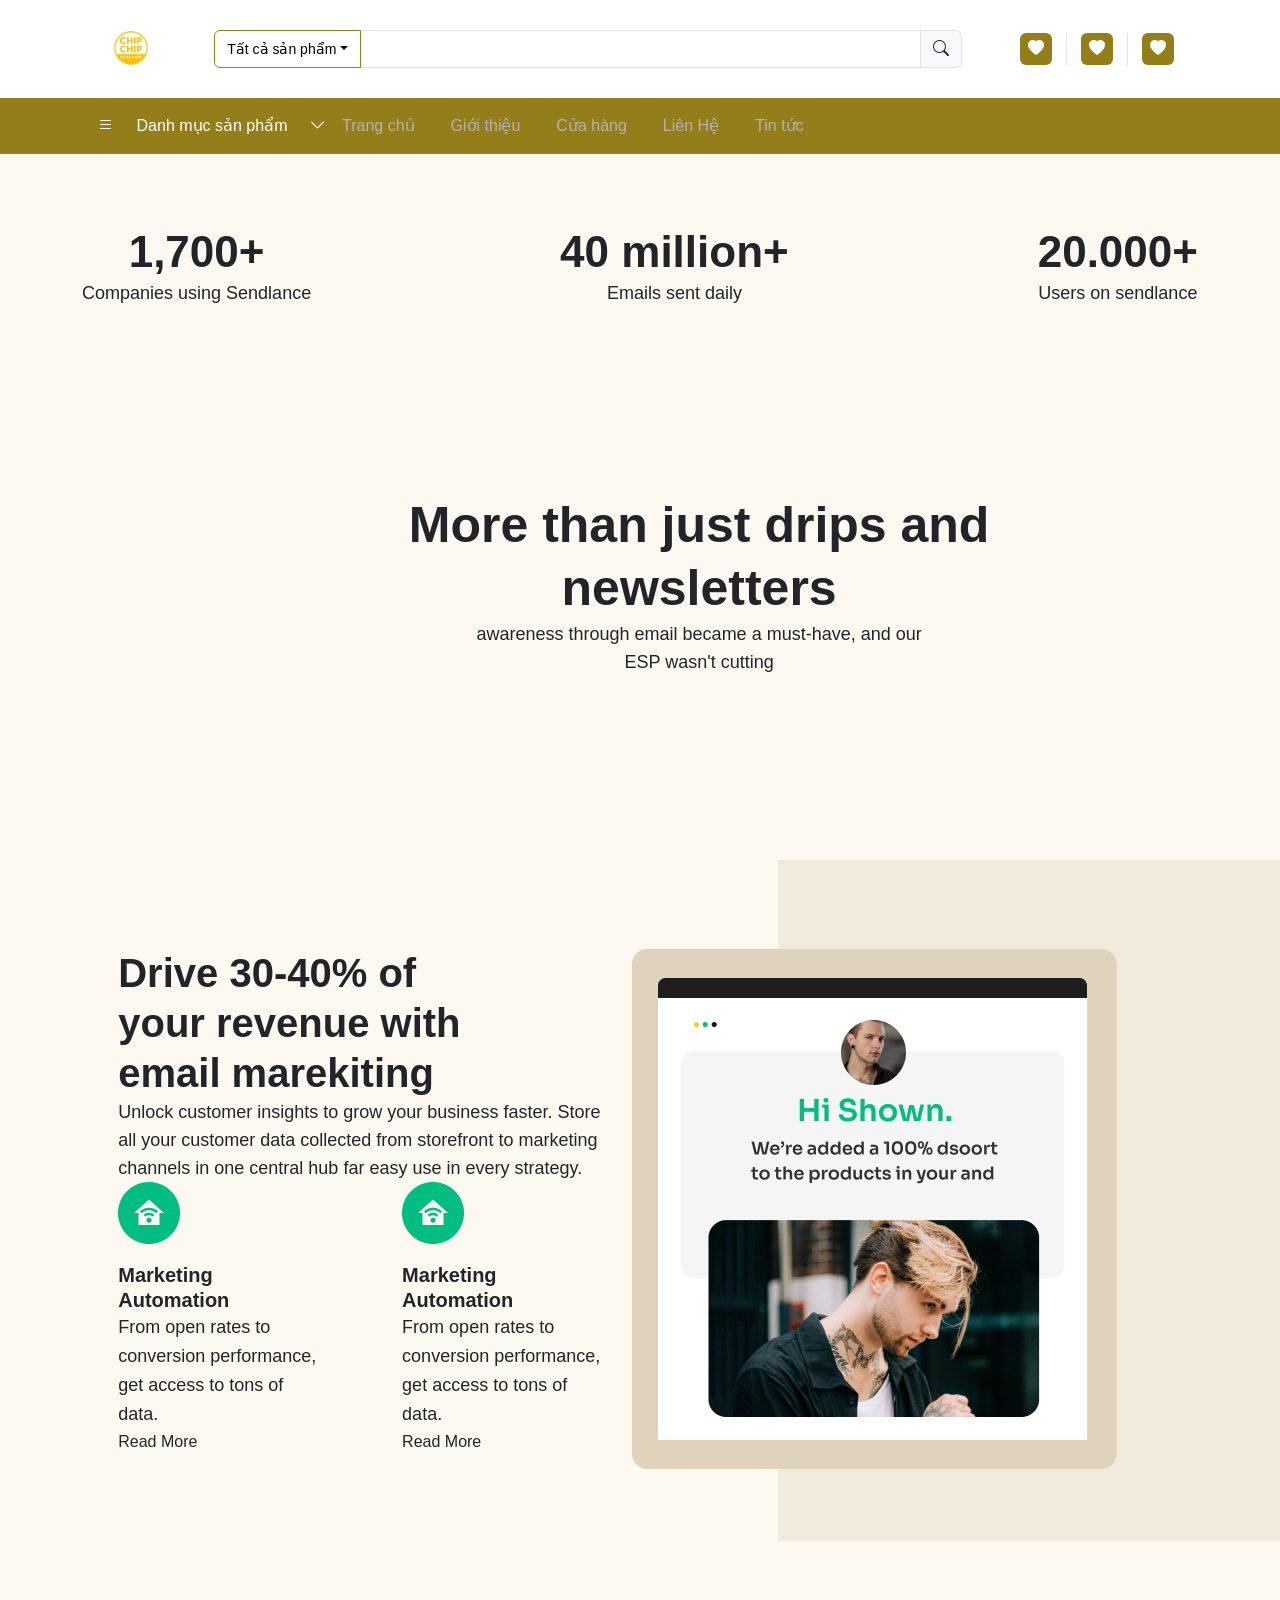
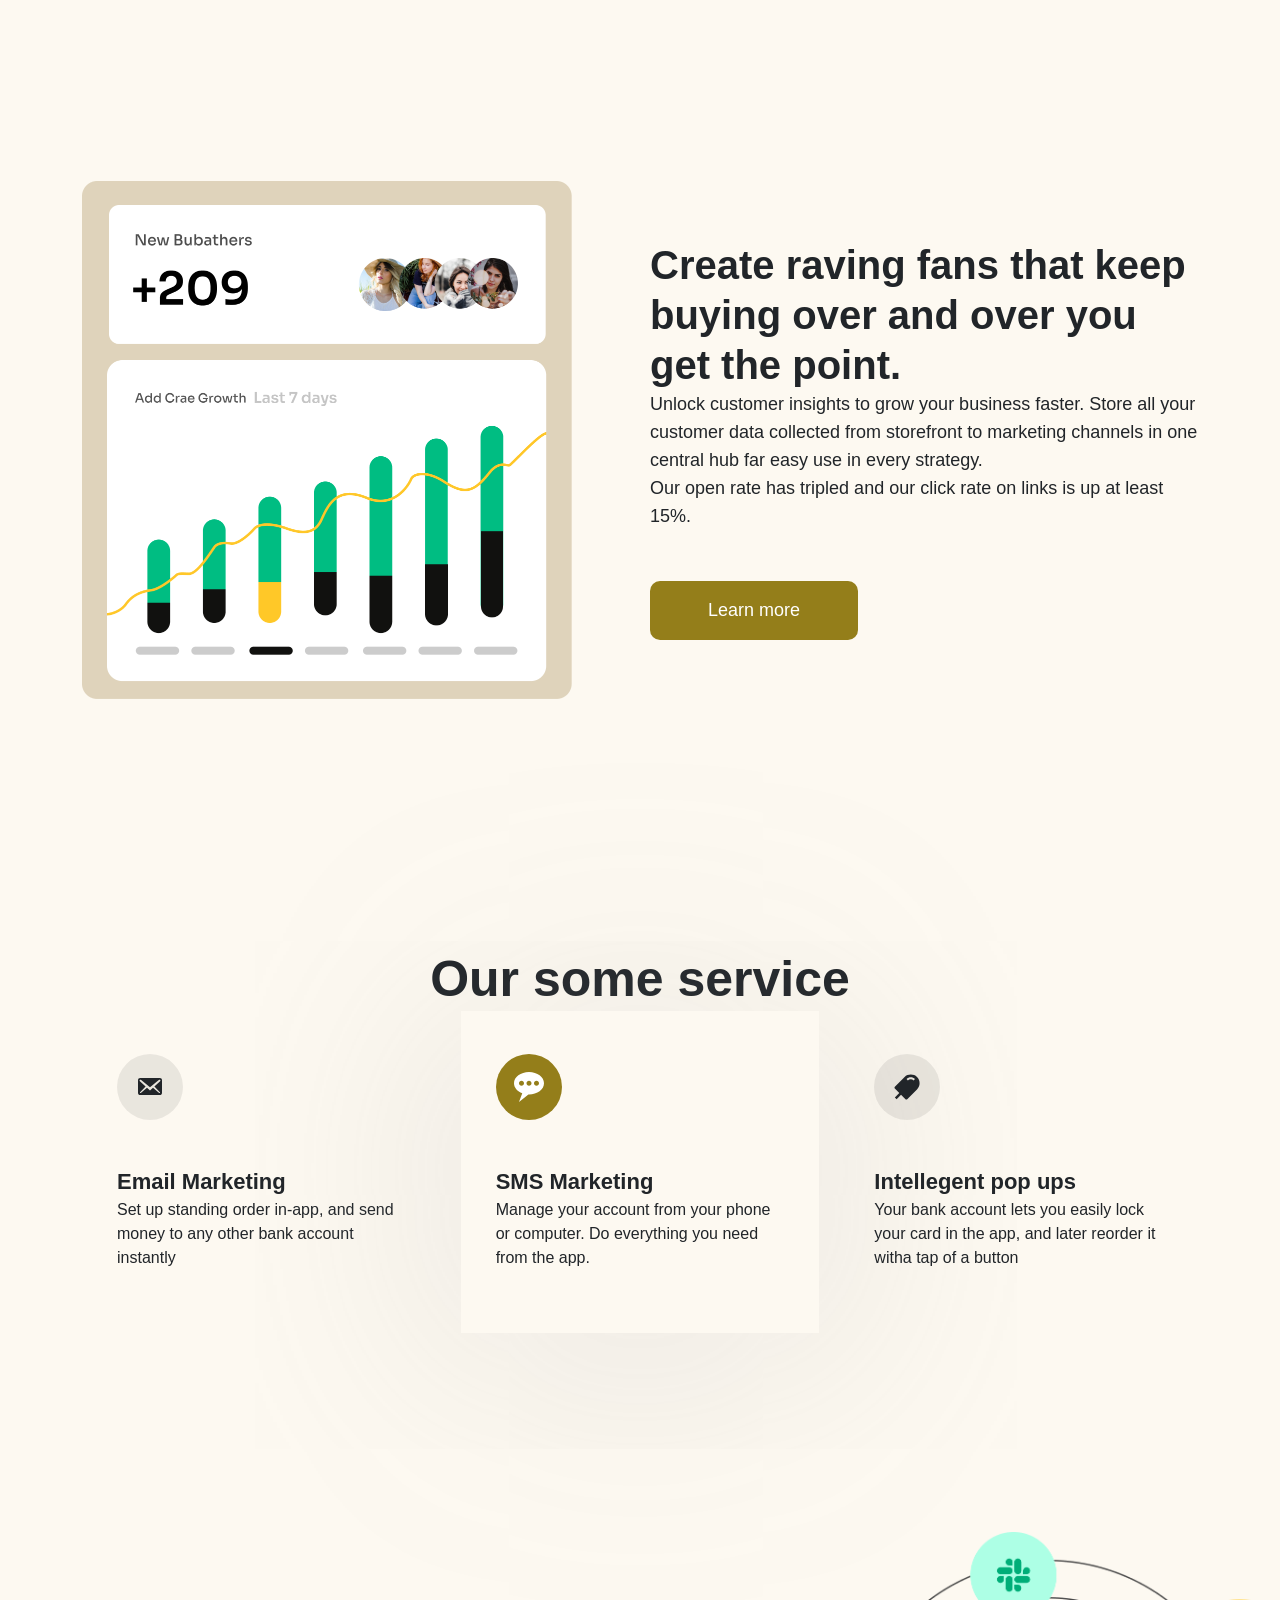
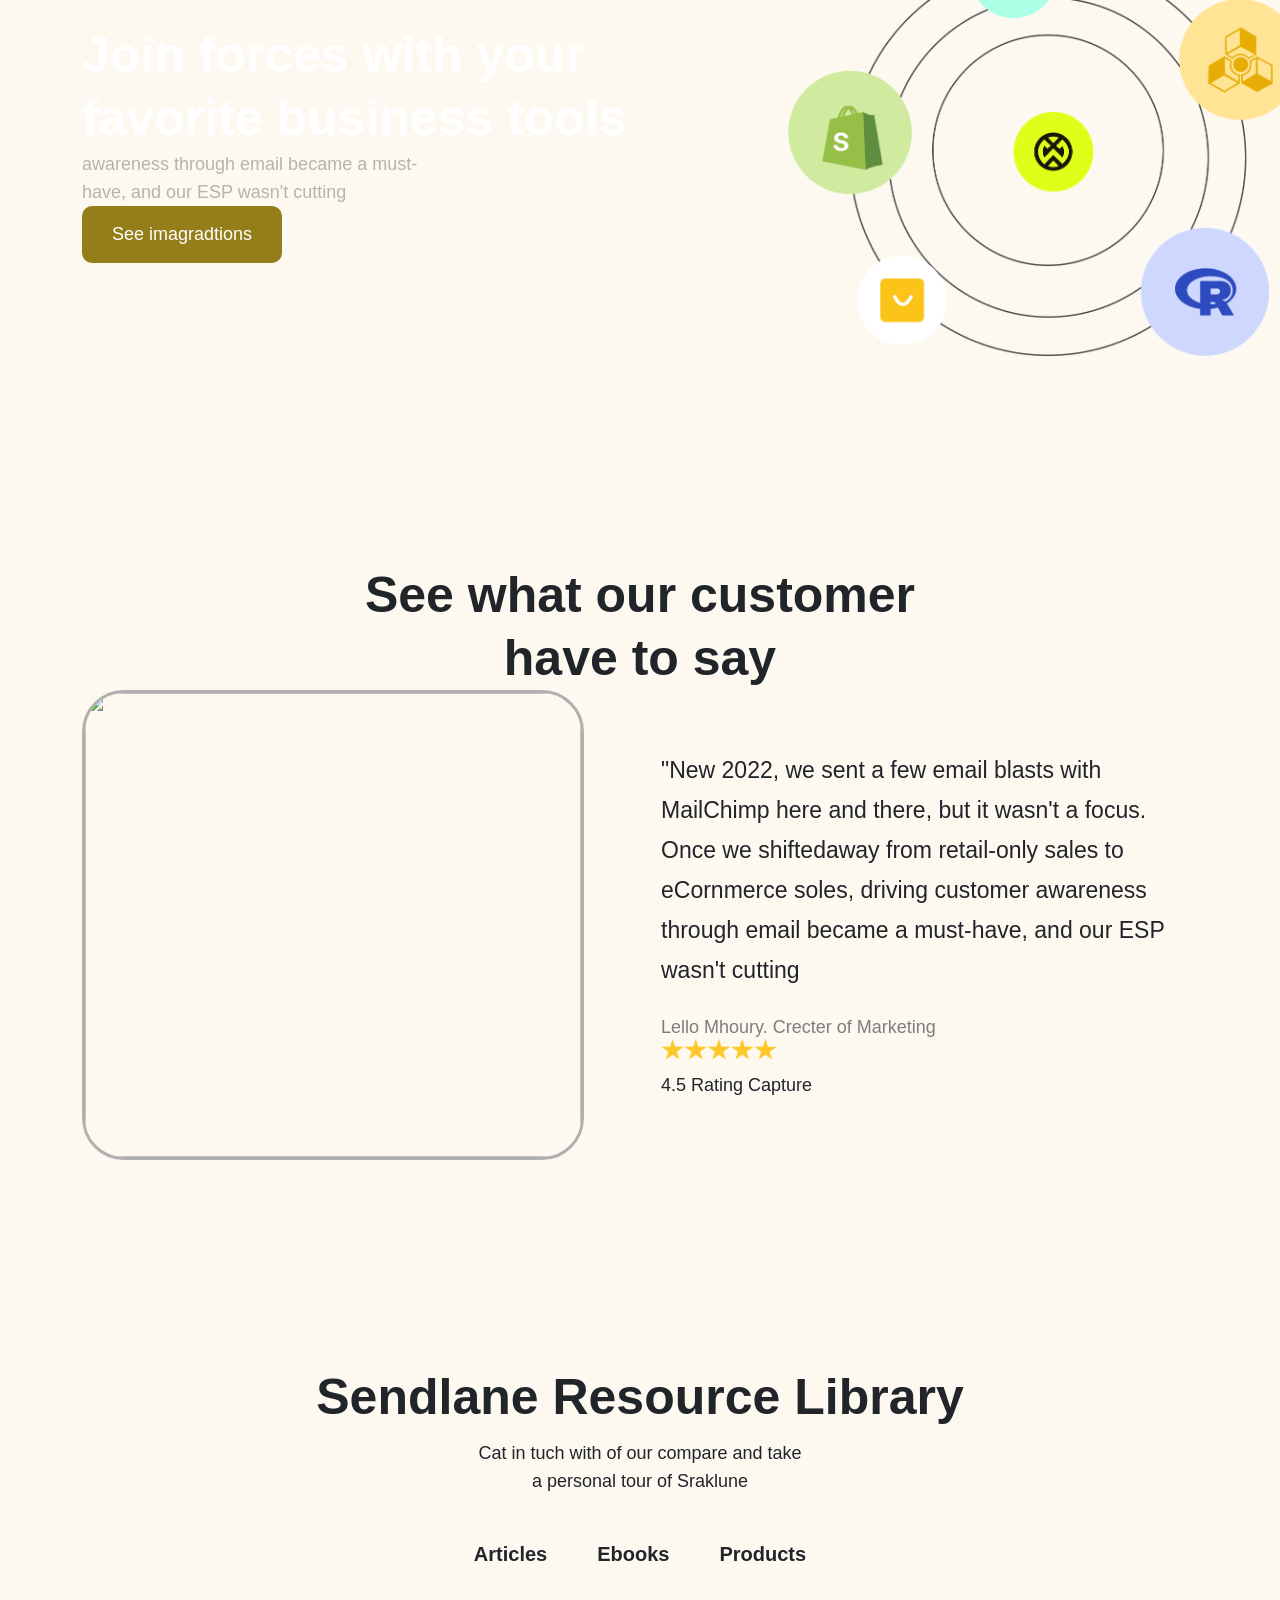
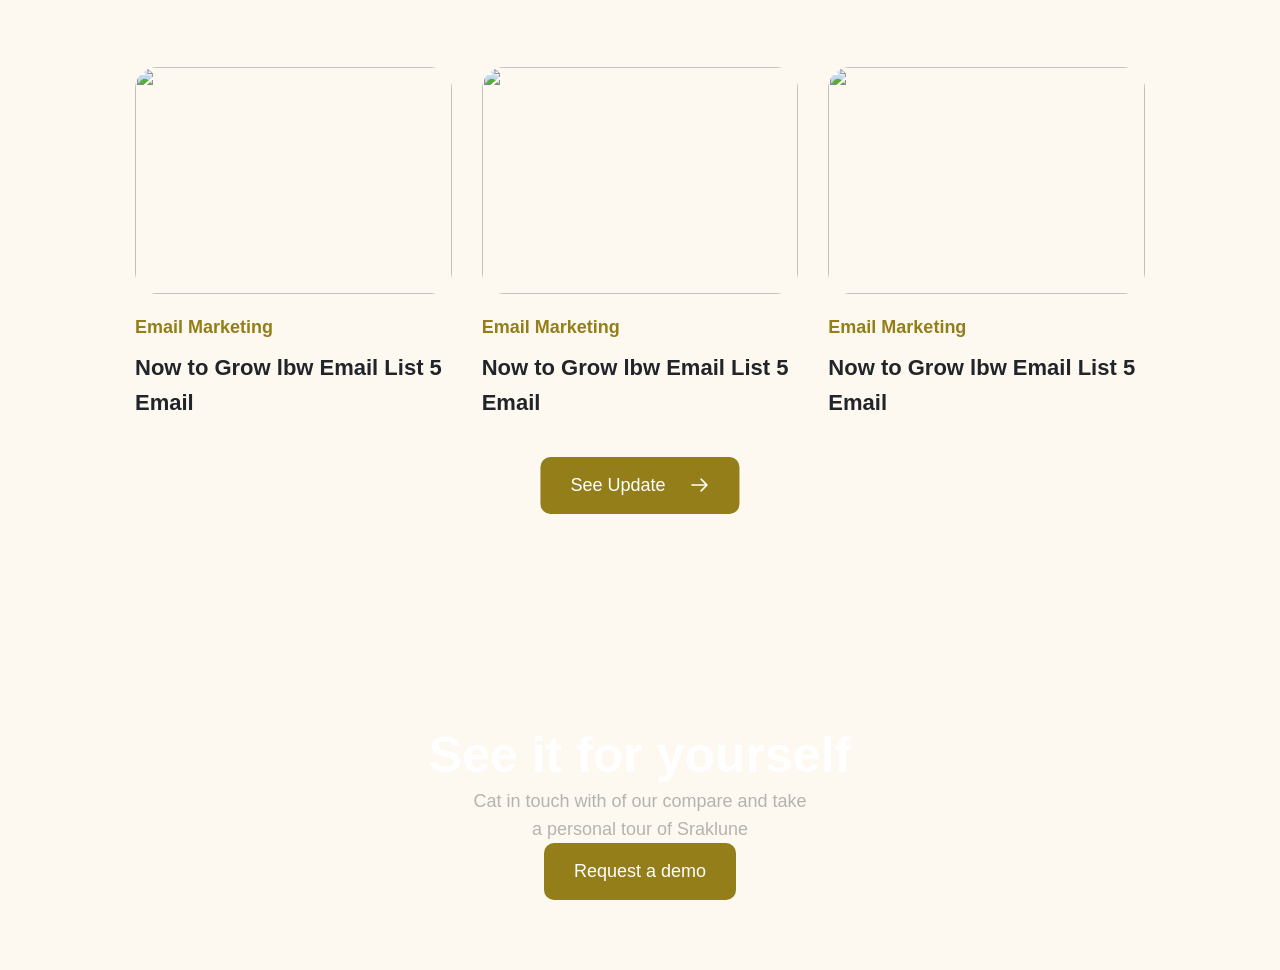
==== commit 53bb674b: "tádnasbd" ====
--- a/index2.html
+++ b/index2.html
@@ -19,94 +19,114 @@
 <body>
   <div>
     <header class="header">
-      <div class="container">
-        <div class="header-top">
-          <div>
-            <img class="header-top--img" src="./images/header/chipchipLogo.jpg">
-          </div>
-          <div class="input-group" style="width: 70%;">
-            <button class="btn btn-outline-secondary dropdown-toggle" type="button" data-bs-toggle="dropdown"
-              aria-expanded="false">Tất cả sản phẩm</button>
-            <ul class="dropdown-menu">
-              <li><a class="dropdown-item" href="#">Action</a></li>
-              <li><a class="dropdown-item" href="#">Another action</a></li>
-              <li><a class="dropdown-item" href="#">Something else here</a></li>
-              <li>
-                <hr class="dropdown-divider">
-              </li>
-              <li><a class="dropdown-item" href="#">Separated link</a></li>
-            </ul>
-            <input type="text" class="form-control" aria-label="Text input with dropdown button">
-            <span class="input-group-text"><i class="bi bi-search"></i></span>
-          </div>
-          <div class="header-top--group d-flex justify-between">
-            <div class="box">
-              <i class="box-icon bi bi-heart-fill"></i>
-            </div>
-            <div class="line"></div>
-            <div class="box">
-              <i class="box-icon bi bi-heart-fill"></i>
-            </div>
-            <div class="line"></div>
-            <div class="box">
-              <i class="box-icon bi bi-heart-fill"></i>
-            </div>
-          </div>
-        </div>
-        <!--        <a href="index.html" class="header-logo">
-              <img src="/images/logo-icon.svg" alt="" />
-              <span class="header-logo-text">Type Email</span>
-            </a>
-            <ul class="menu">
+      <div class="header-wapper">
+        <div class="container">
+          <div class="header-top">
+            <ul class="header-top--menu menu">
               <li class="menu-item">
-                <a href="#" class="menu-link">Home</a>
+                <a href="#" class="menu-link">Trang chủ</a>
               </li>
               <li class="menu-item">
-                <a href="#" class="menu-link">Pricing</a>
+                <a href="#" class="menu-link">Giới thiệu</a>
               </li>
               <li class="menu-item">
-                <a href="#" class="menu-link">Resources</a>
+                <a href="#" class="menu-link">Cửa hàng</a>
               </li>
               <li class="menu-item">
-                <a href="#" class="menu-link">Support</a>
+                <a href="#" class="menu-link">Liên Hệ</a>
+              </li>
+              <li class="menu-item">
+                <a href="#" class="menu-link">Tin tức</a>
               </li>
             </ul>
-            <a href="#" class="header-login">Login</a>
             <span class="menu-toggle">
-              <svg
-                width="13"
-                height="12"
-                viewBox="0 0 13 12"
-                fill="none"
-                xmlns="http://www.w3.org/2000/svg"
-              >
-                <rect width="13" height="2" fill="#82E263" />
-                <rect y="5" width="13" height="2" fill="#82E263" />
-                <rect y="10" width="13" height="2" fill="#82E263" />
+              <svg width="20" height="20" viewBox="0 0 13 12" fill="none" xmlns="http://www.w3.org/2000/svg">
+                <rect width="13" height="2" fill="#947e1a" />
+                <rect y="5" width="13" height="2" fill="#947e1a" />
+                <rect y="10" width="13" height="2" fill="#947e1a" />
               </svg>
-            </span> -->
-        <!-- <div class="header-content">
-            <h1 class="header-heading text-primary">
-              Online shoppers into loyal, lifetime customers with email & sms
-              marketing
-            </h1>
-            <div class="header-buttons">
-              <a href="#" class="header-started button button--primary"
-                >Get started</a
-              >
-              <a href="#" class="header-works">
-                <span>How it works</span>
-                <img src="/images/icon-play.svg" alt="" />
-              </a>
-            </div>
-          </div> -->
-        <!-- <div class="header-image">
-            <img srcset="/images/img1.png 2x" alt="" />
-          </div> -->
+            </span>
+            <div>
+              <img class="header-top--img" src="./images/header/chipchipLogo.jpg">
+            </div>
+            <div class="input-group header-top--search" style="width: 70%;">
+              <button class="btn btn-outline-secondary dropdown-toggle" type="button" data-bs-toggle="dropdown"
+                aria-expanded="false">Tất cả sản phẩm</button>
+              <ul class="dropdown-menu">
+                <li><a class="dropdown-item" href="#">Action</a></li>
+                <li><a class="dropdown-item" href="#">Another action</a></li>
+                <li><a class="dropdown-item" href="#">Something else here</a></li>
+                <li>
+                  <hr class="dropdown-divider">
+                </li>
+                <li><a class="dropdown-item" href="#">Separated link</a></li>
+              </ul>
+              <input type="text" class="form-control" aria-label="Text input with dropdown button">
+              <span class="input-group-text"><i class="bi bi-search"></i></span>
+            </div>
+            <div class="header-top--group d-flex justify-between">
+              <div class="box">
+                <i class="box-icon bi bi-heart-fill"></i>
+              </div>
+              <div class="line"></div>
+              <div class="box">
+                <i class="box-icon bi bi-heart-fill"></i>
+              </div>
+              <div class="line"></div>
+              <div class="box">
+                <i class="box-icon bi bi-heart-fill"></i>
+              </div>
+            </div>
+          </div>
+        </div>
+        <div class="navigate">
+          <div class="container">
+            <div class="d-flex align-items-center">
+              <div class="category-menu" id="menu-toggle">
+                <div class="d-flex justify-between align-items-center">
+                  <i style="color: white;" class="bi bi-list"></i>
+                  <p style="color: white">Danh mục sản phẩm</p>
+                  <i style="color: white;" class="bi bi-chevron-down"></i>
+                </div>
+                <ul class="category-list">
+                  <li>Máy tính</li>
+                  <li>Phụ kiện máy tính</li>
+                  <li>Thiết bị điện</li>
+                  <li>Thiết bị gia dụng</li>
+                  <li>Điều hoà</li>
+                  <li>Tủ lạnh</li>
+                </ul>
+              </div>
+              <div>
+                <ul class="navigate-menu menu">
+                  <li class="menu-item">
+                    <a href="#" class="menu-link">Trang chủ</a>
+                  </li>
+                  <li class="menu-item">
+                    <a href="#" class="menu-link">Giới thiệu</a>
+                  </li>
+                  <li class="menu-item">
+                    <a href="#" class="menu-link">Cửa hàng</a>
+                  </li>
+                  <li class="menu-item">
+                    <a href="#" class="menu-link">Liên Hệ</a>
+                  </li>
+                  <li class="menu-item">
+                    <a href="#" class="menu-link">Tin tức</a>
+                  </li>
+                </ul>
+              </div>
+            </div>
+          </div>
+        </div>
       </div>
     </header>
+
     <div class="wrapper">
       <main>
+        <section>
+
+        </section>
         <section class="countdown">
           <div class="container">
             <div class="countdown-list">
--- a/sass/main.css
+++ b/sass/main.css
@@ -43,15 +43,22 @@
 h5,
 h6 {
   overflow-wrap: break-word;
+  margin-bottom: 0 !important;
+}
+
+ul,
+ol {
+  margin-bottom: 0 !important;
 }
 
 :root {
   --primary-font: "Sora", sans-serif;
-  --primary-color:#947e1a;
-  --secondary:#c7aa23;
+  --primary-color: #947e1a;
+  --secondary-color: #c7aa23;
+  --third-color: #f6f1e3fc;
   --text-primary:#000000;
   --body-bg: #fdf9f1;
-  --gray1e: #1e1e1e;
+  --black: #1e1e1e;
   --grayb5: #b5b3af;
   --gray7d: #7d7d7d;
   --white: #fff;
@@ -151,7 +158,6 @@
   z-index: 100;
   transition: transform 0.3s ease, box-shadow 0.3s ease, background-color 0.3s ease;
   background: white;
-  margin-bottom: 140px;
 }
 .header.header--sticky {
   position: fixed;
@@ -195,6 +201,9 @@
 .header .dropdown-item.focus {
   background-color: var(--primary-color);
 }
+.header-wapper {
+  width: 100%;
+}
 .header-top {
   padding: 24px;
   display: flex;
@@ -205,6 +214,19 @@
 .header-top--img {
   width: 50px;
   height: 50px;
+}
+.header-top--menu {
+  display: none !important;
+}
+@media (min-width: 0) and (max-width: 767px) {
+  .header-top--menu {
+    display: block !important;
+  }
+}
+@media (min-width: 0) and (max-width: 767px) {
+  .header-top--search {
+    display: none;
+  }
 }
 .header-top--group .box {
   display: flex;
@@ -222,6 +244,80 @@
   margin: 0 14px;
   width: 1px;
   background: rgba(0, 0, 0, 0.1);
+}
+.header .navigate {
+  background: var(--primary-color);
+  display: flex;
+  position: relative;
+}
+.header .navigate-menu {
+  display: flex !important;
+}
+@media (min-width: 0) and (max-width: 767px) {
+  .header .navigate-menu {
+    display: none !important;
+  }
+}
+.header .navigate .category-menu {
+  width: 260px;
+  position: relative;
+  padding: 16px;
+  cursor: pointer;
+}
+.header .navigate .category-menu:hover .category-list {
+  display: block;
+}
+.header .navigate .category-menu .category-header {
+  background-color: var(--primary-color);
+  color: #fff;
+  padding: 10px 12px;
+  display: flex;
+  align-items: center;
+  cursor: pointer;
+  -webkit-user-select: none;
+     -moz-user-select: none;
+          user-select: none;
+}
+.header .navigate .category-menu .category-header .hamburger {
+  width: 18px;
+  margin-right: 8px;
+}
+.header .navigate .category-menu .category-header .hamburger span {
+  display: block;
+  height: 2px;
+  background: #fff;
+  margin: 3px 0;
+}
+.header .navigate .category-menu .category-header .category-title {
+  flex: 1;
+  font-size: 14px;
+  font-weight: 600;
+}
+.header .navigate .category-menu .category-header .arrow {
+  border: 5px solid transparent;
+  border-top-color: #fff;
+  margin-left: 6px;
+}
+.header .navigate .category-menu .category-list {
+  background: #fff;
+  border-radius: 2px;
+  width: 240px;
+  top: 50px;
+  list-style: none;
+  padding: 0;
+  margin: 0;
+  display: none;
+  position: absolute;
+}
+.header .navigate .category-menu .category-list li {
+  padding: 8px 14px;
+  font-size: 14px;
+  color: var(--black);
+  cursor: pointer;
+  white-space: nowrap;
+}
+.header .navigate .category-menu .category-list li:hover {
+  background: var(--third-color);
 }
 .header-logo {
   display: flex;
@@ -347,19 +443,21 @@
 .menu-link:hover:before {
   width: 100%;
 }
-@media screen and (max-width: 1023px) {
+@media (min-width: 0) and (max-width: 767px) {
   .menu {
     position: fixed;
-    right: 0;
+    left: 0;
+    bottom: 0;
     top: 0;
-    bottom: 0;
     width: 300px;
-    background-color: var(--gray1e);
+    background-color: var(--secondary-color);
     z-index: 9;
     flex-direction: column;
     align-items: stretch;
     transform: translate(150%, 0);
     transition: transform 0.25s ease-in;
+    background-color: hsla(0, 0%, 100%, 0.95);
+    box-shadow: 0 0 10px 0 rgba(0, 0, 0, 0.5);
   }
   .menu.is-show {
     transform: none;
